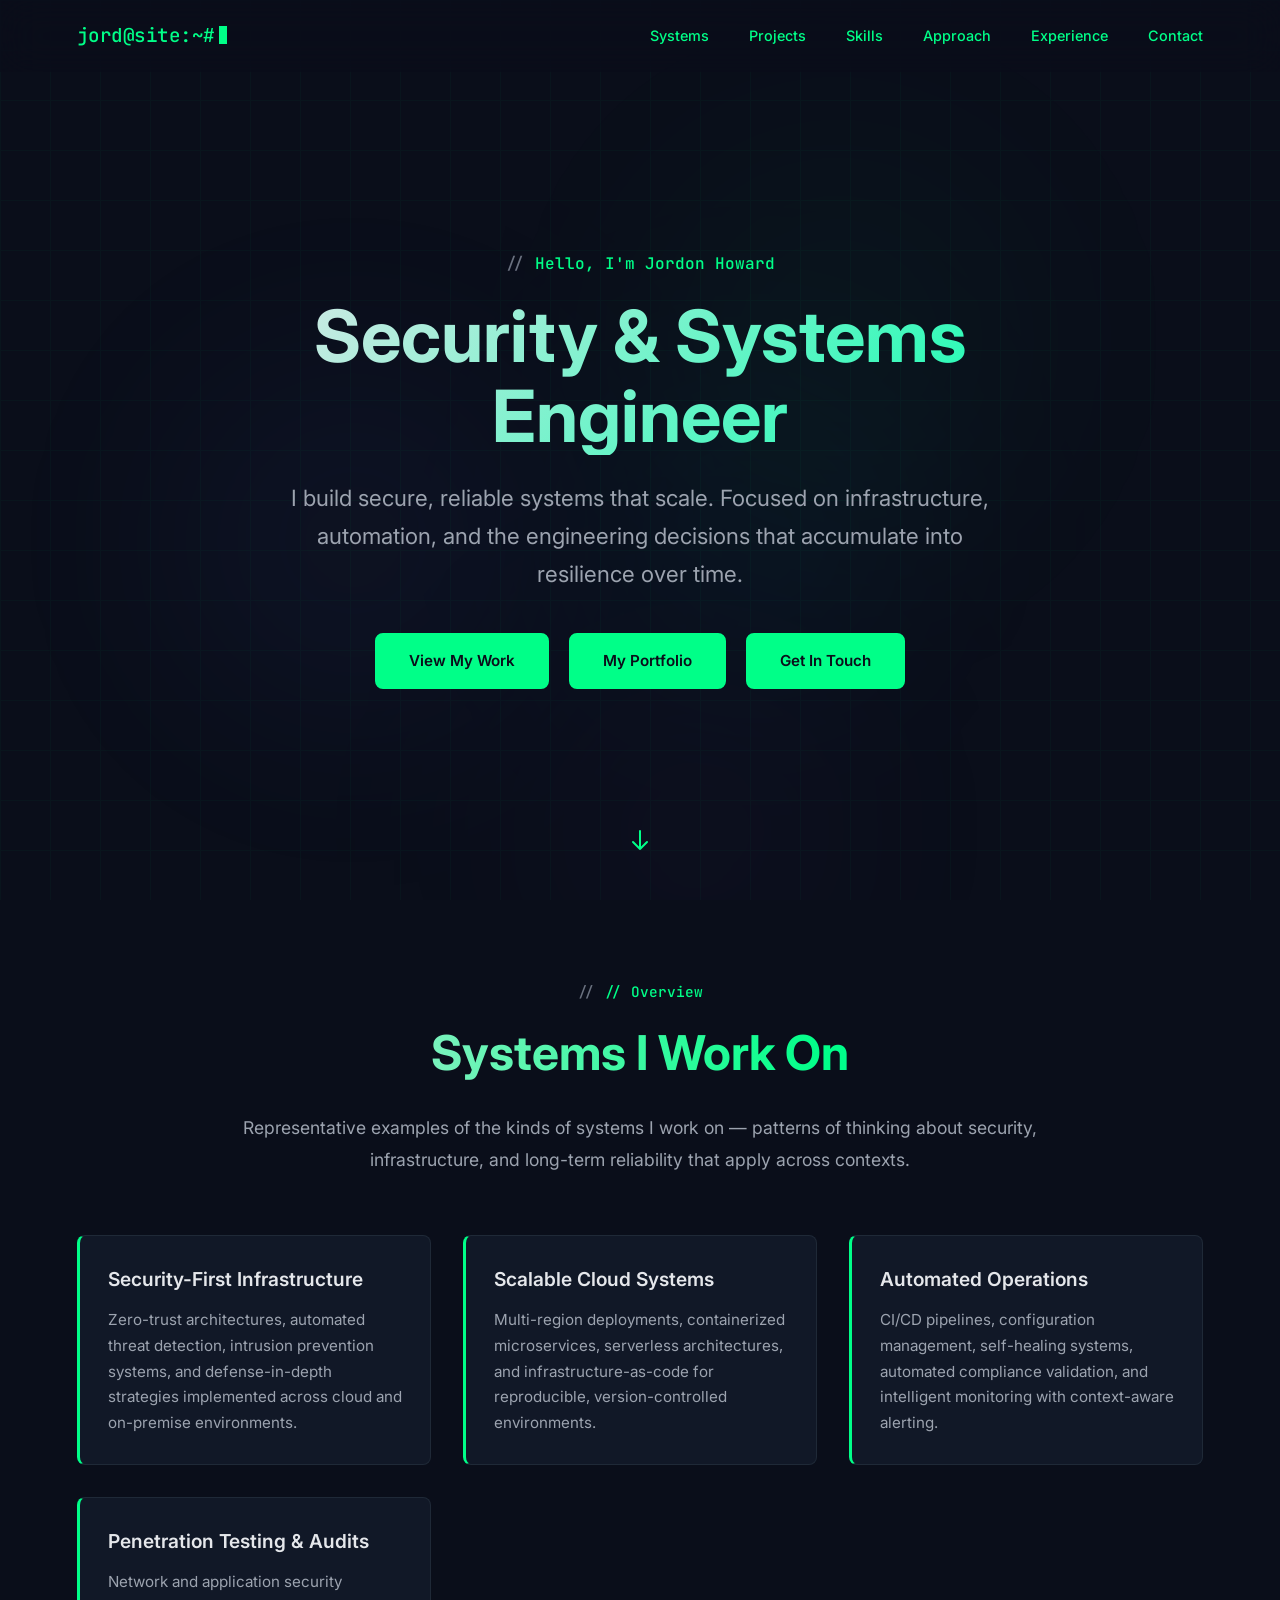
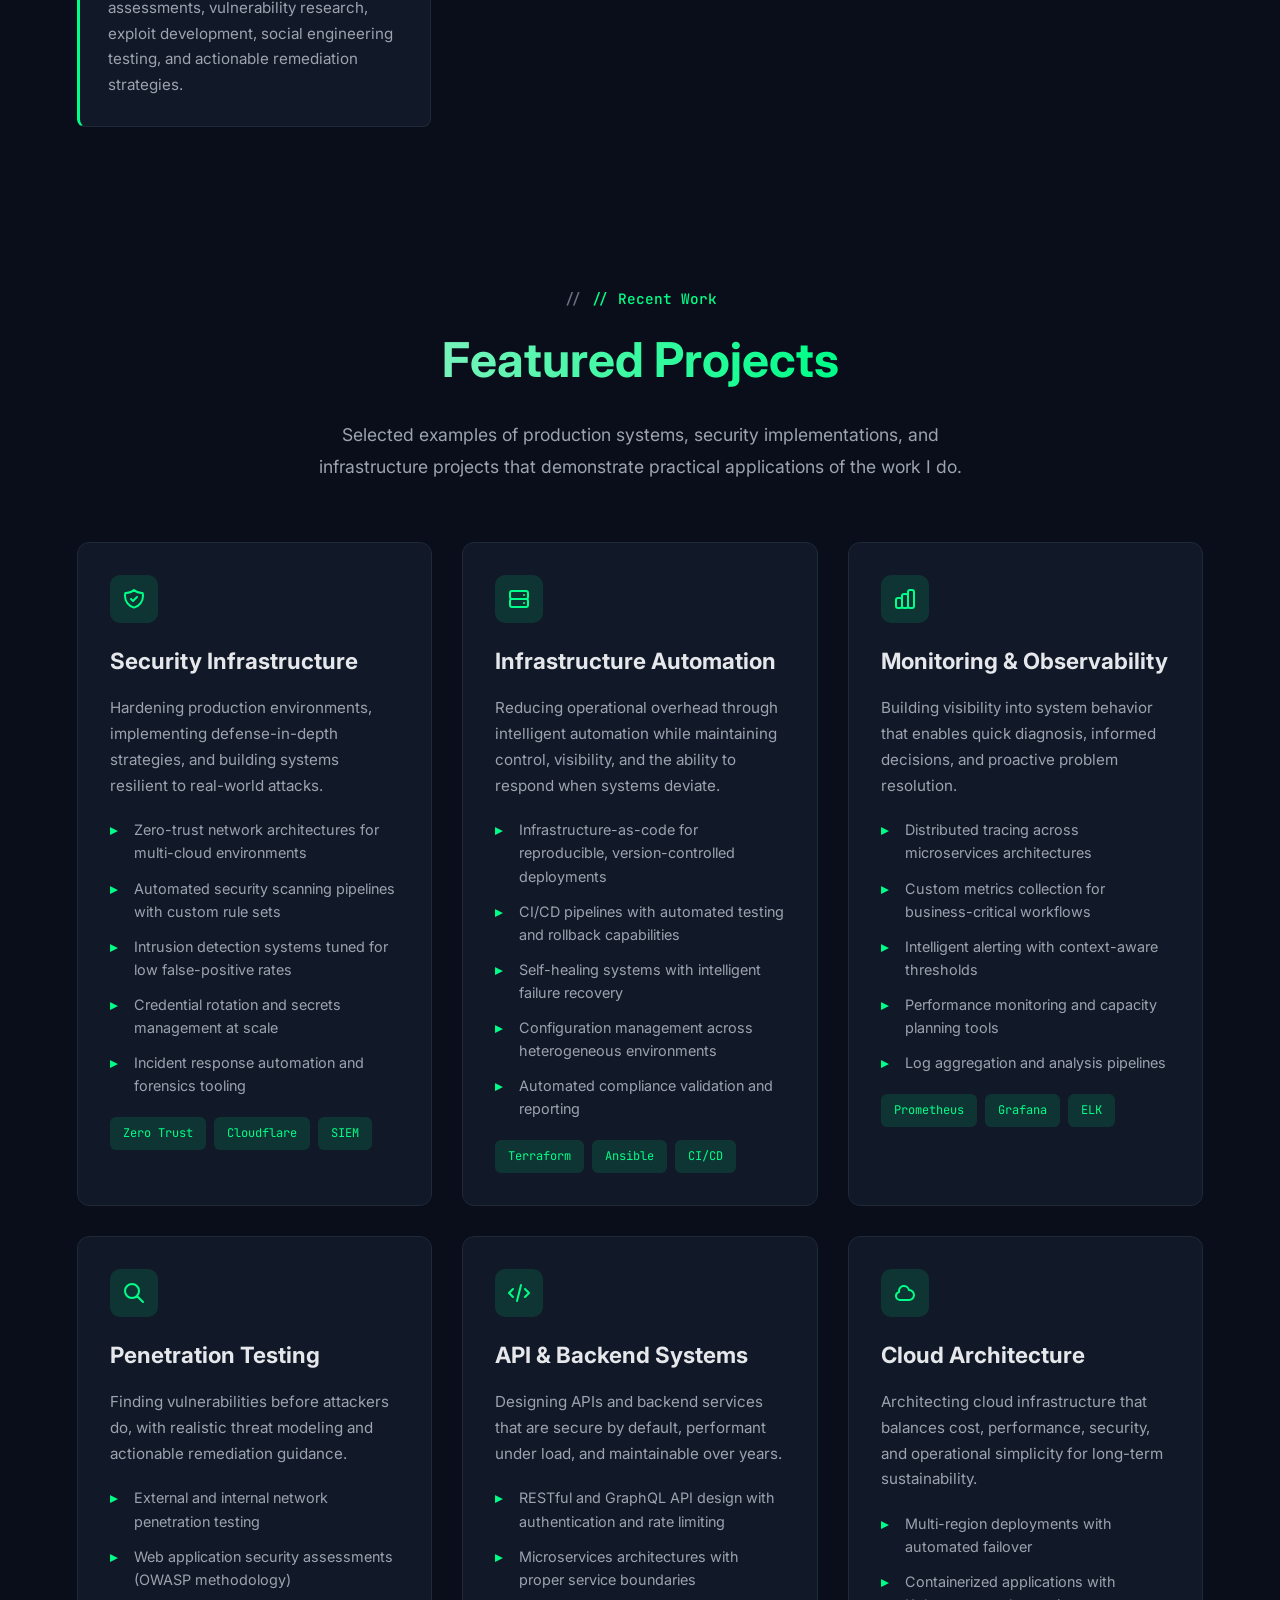
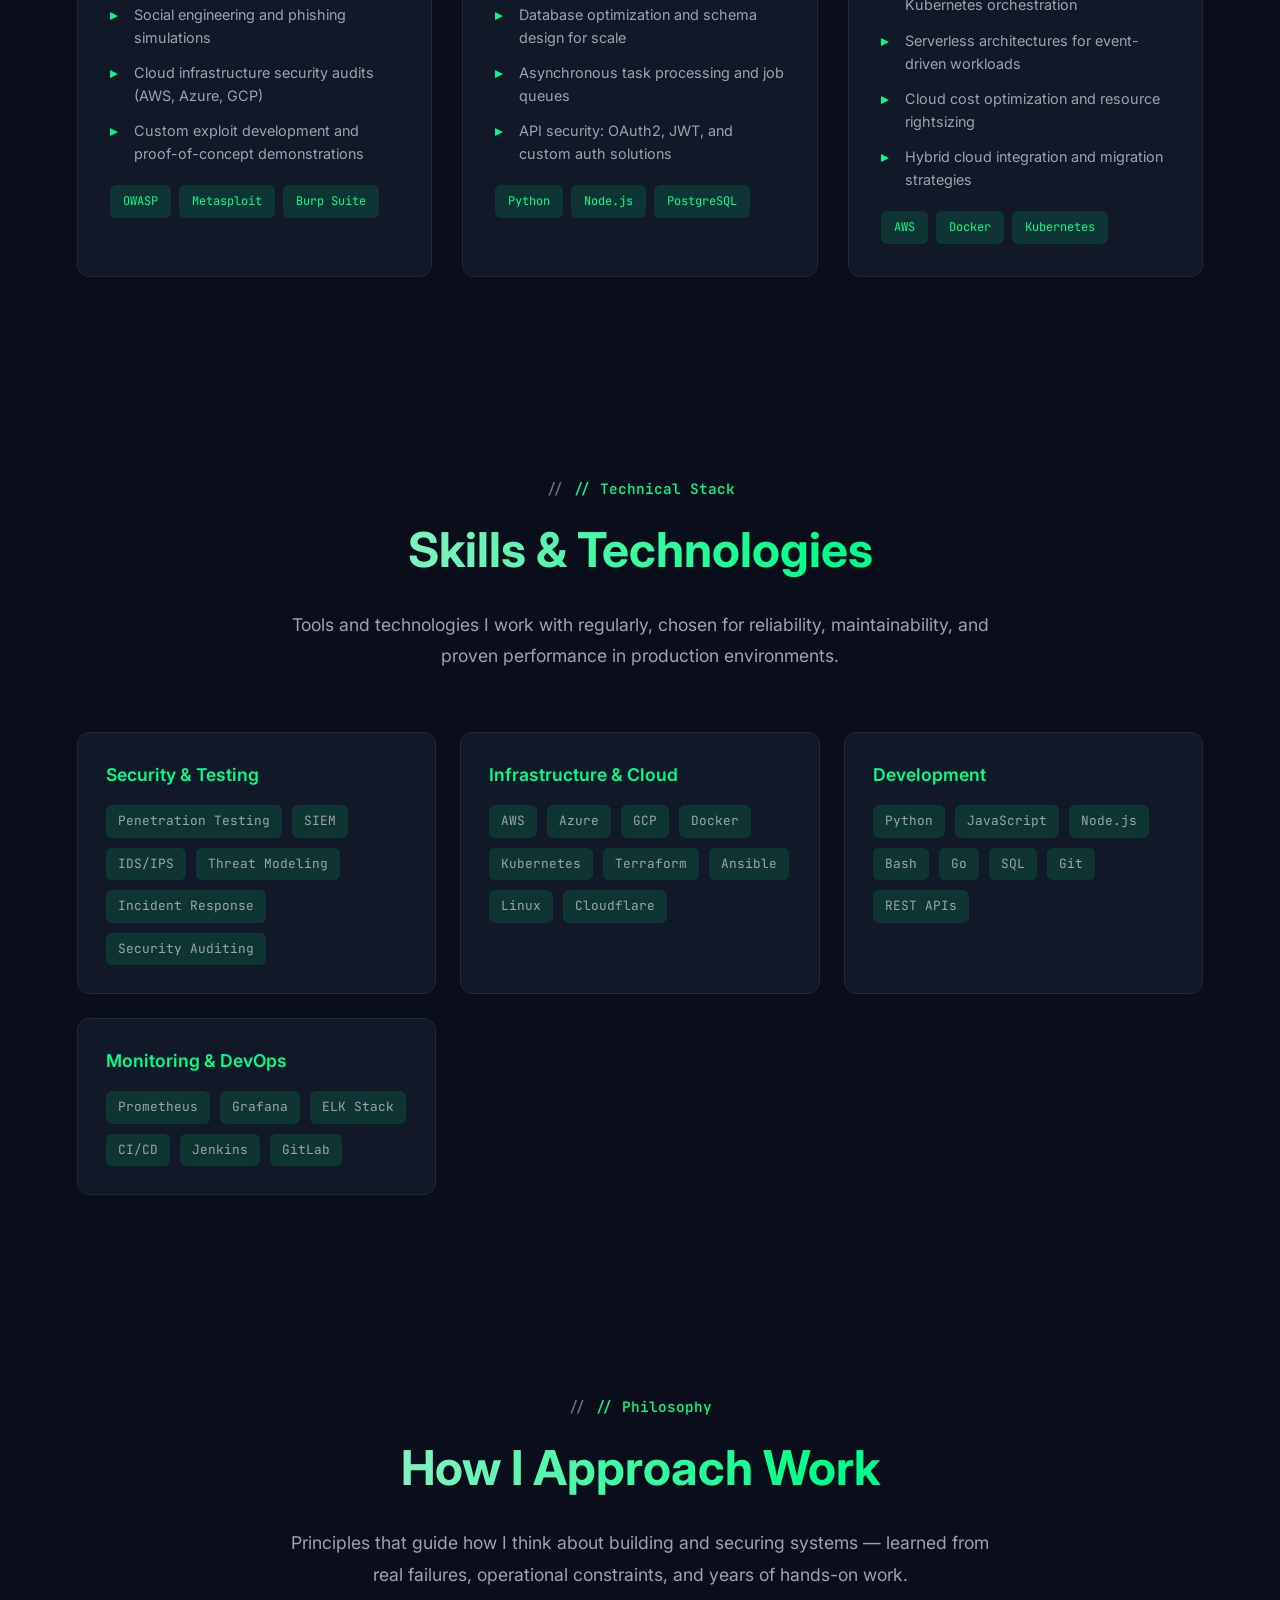
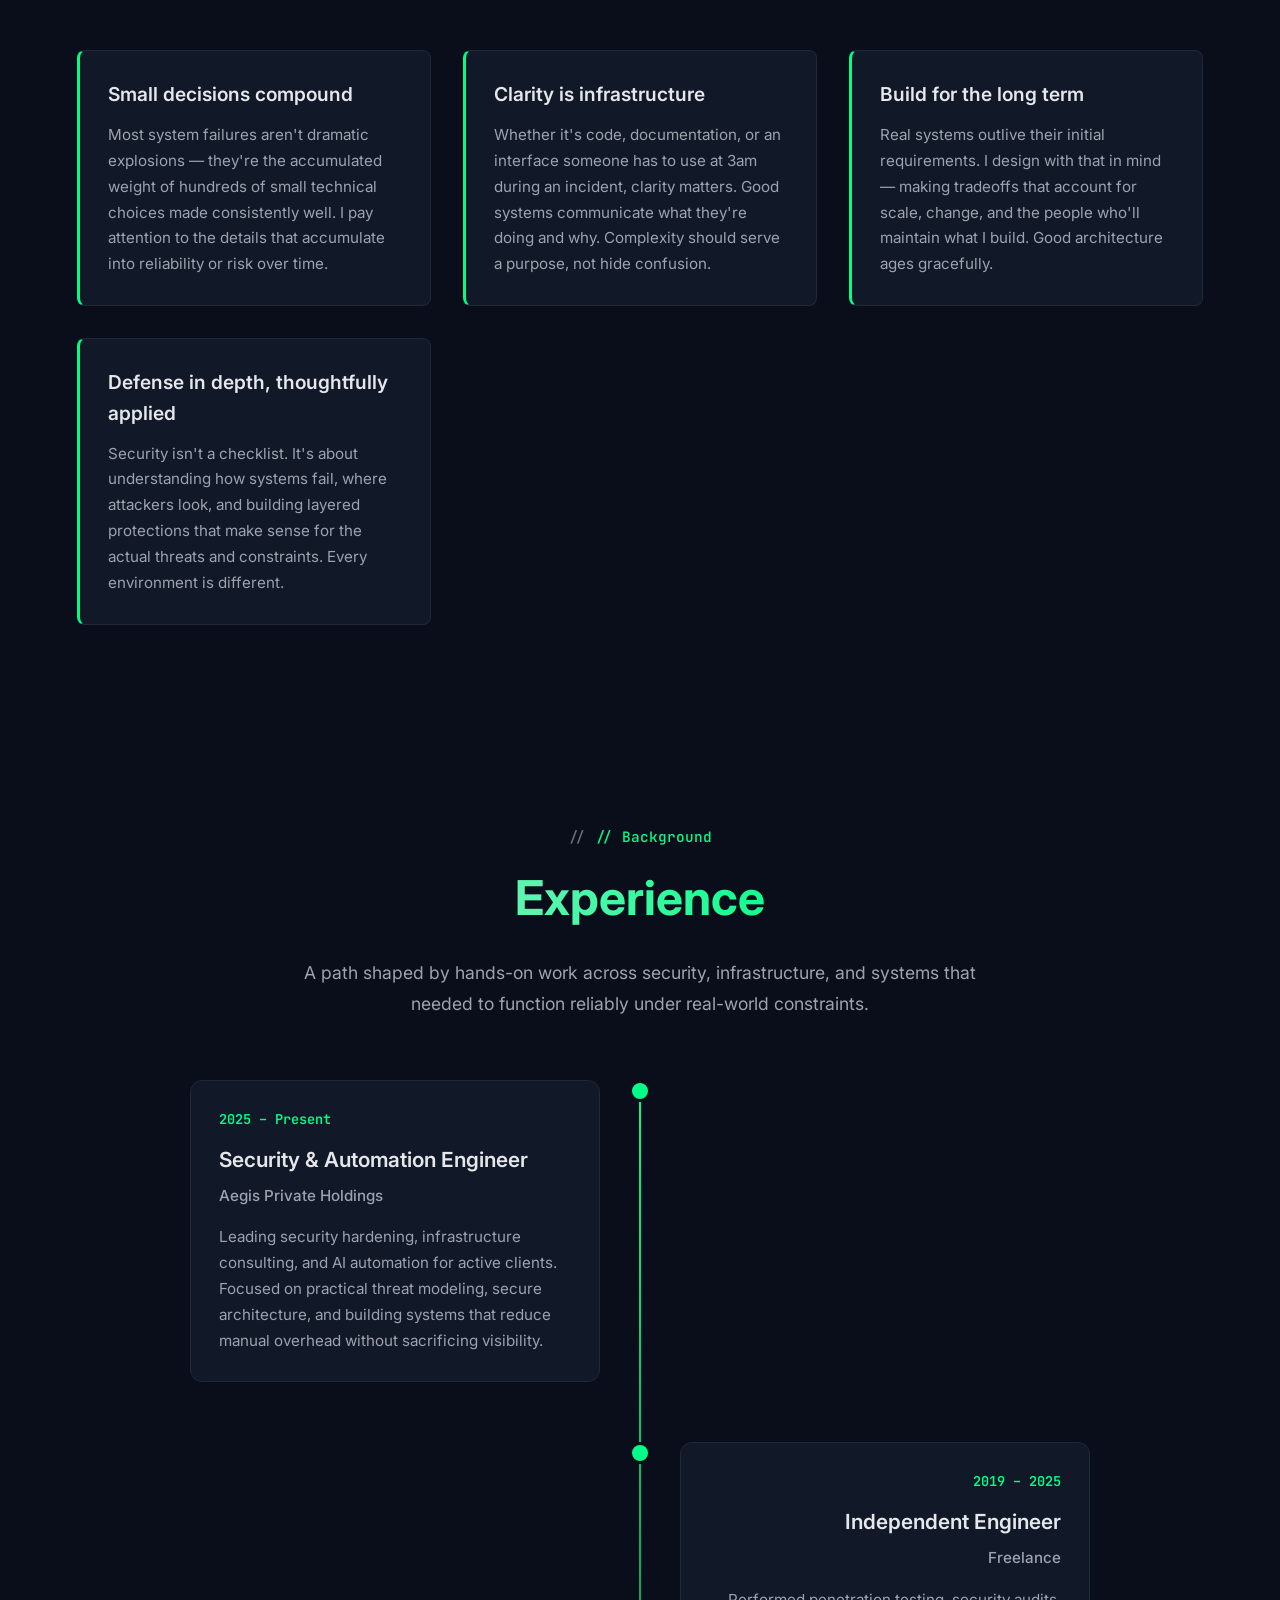
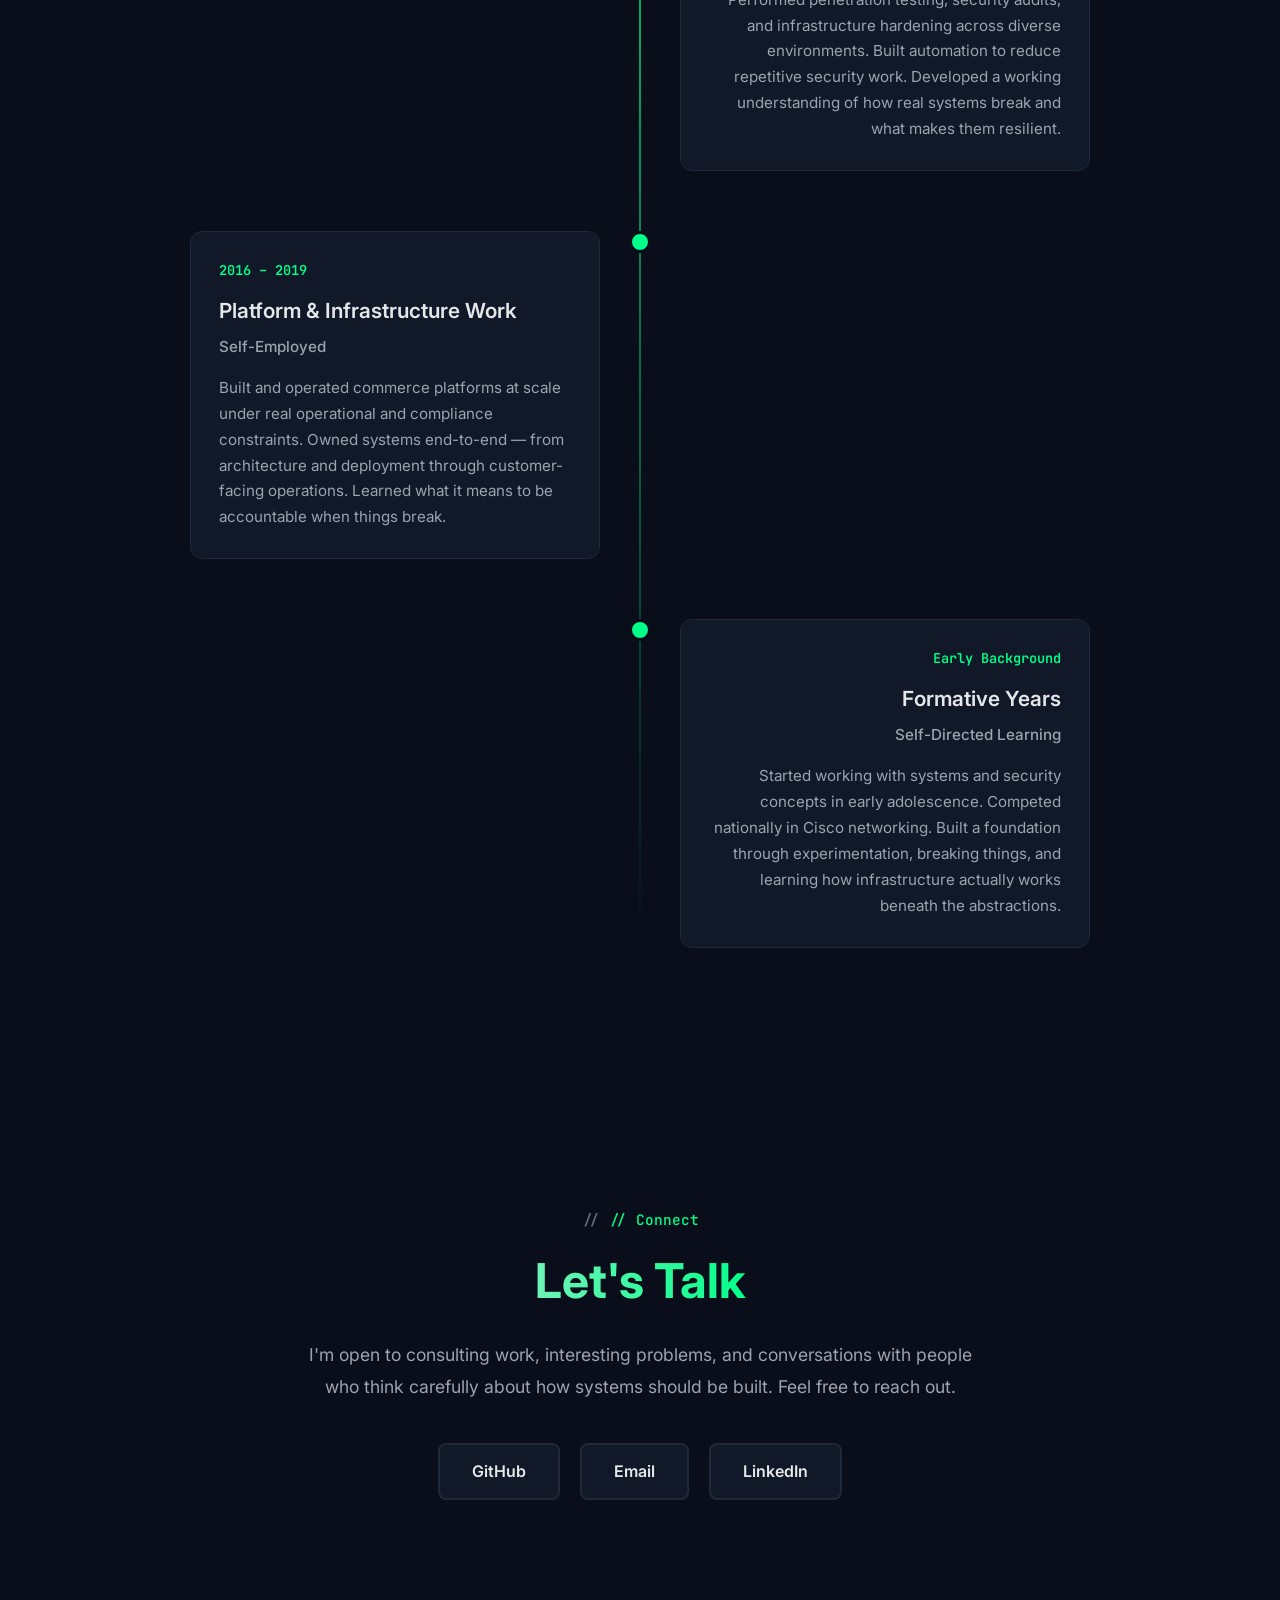
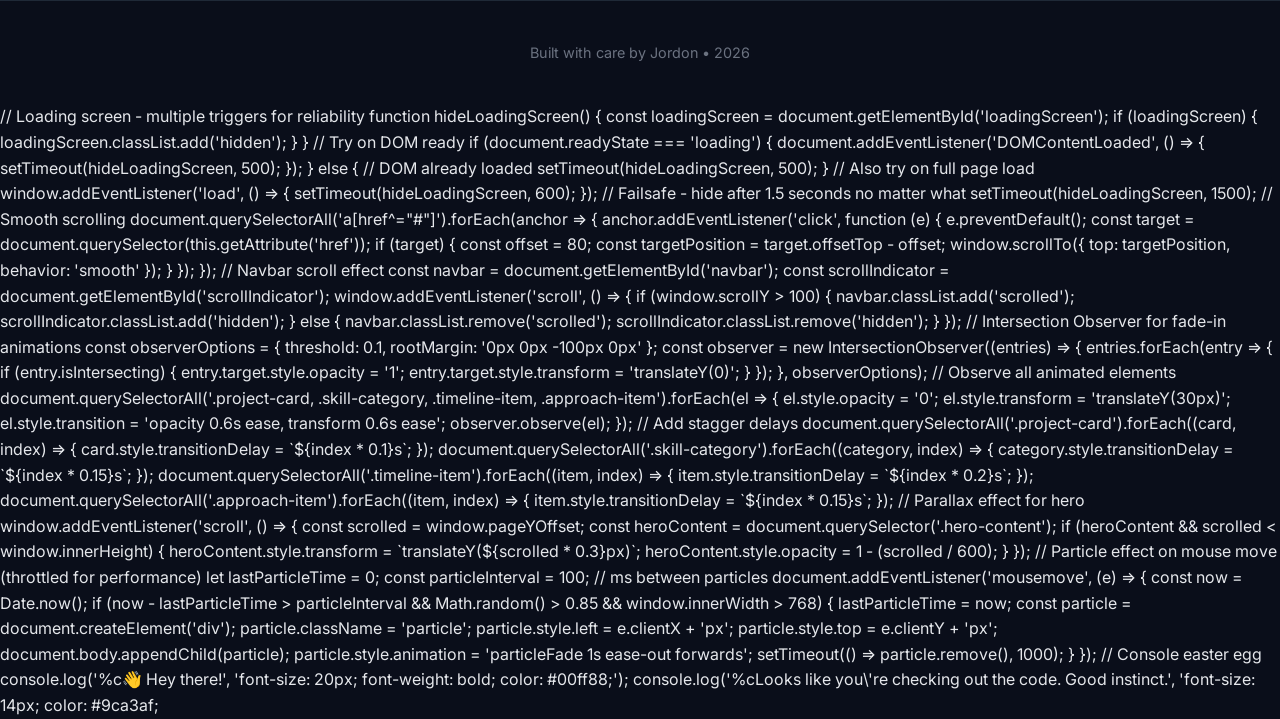
==== index.html @ 8cf76f4f "Update index.html" ====
<!DOCTYPE html>
<html lang="en">
<head>
    <meta charset="UTF-8">
    <meta name="viewport" content="width=device-width, initial-scale=1.0">
    <title>Jordon Howard | Security & Systems Engineer</title>
    <meta name="description" content="Portfolio of Jordon Howard - Security & Systems Engineer specializing in infrastructure, automation, and thoughtful system design.">
    <link rel="preconnect" href="https://fonts.googleapis.com">
    <link rel="preconnect" href="https://fonts.gstatic.com" crossorigin>
    <link href="https://fonts.googleapis.com/css2?family=JetBrains+Mono:wght@400;500;700&family=Inter:wght@400;500;600;700&display=swap" rel="stylesheet">
    <style>
        * {
            margin: 0;
            padding: 0;
            box-sizing: border-box;
        }

        :root {
            --bg-dark: #0a0e1a;
            --bg-card: #111827;
            --bg-card-hover: #1a2234;
            --accent: #00ff88;
            --accent-dim: #00ff8820;
            --accent-bright: #00ffaa;
            --accent-secondary: #00ccff;
            --text-primary: #e5e7eb;
            --text-secondary: #9ca3af;
            --text-tertiary: #6b7280;
            --border: #1f2937;
            --gradient-1: linear-gradient(135deg, #00ff88, #00ccff);
            --gradient-2: linear-gradient(135deg, #667eea, #764ba2);
        }

        body {
            font-family: 'Inter', sans-serif;
            color: var(--text-primary);
            background: var(--bg-dark);
            line-height: 1.6;
            -webkit-font-smoothing: antialiased;
            overflow-x: hidden;
        }

        ::selection {
            background: var(--accent);
            color: var(--bg-dark);
        }

        /* Enhanced Animated Background with Multiple Orbs */
        .bg-animation {
            position: fixed;
            top: 0;
            left: 0;
            width: 100%;
            height: 100%;
            z-index: -1;
            opacity: 0.35;
            overflow: hidden;
        }

        .orb {
            position: absolute;
            border-radius: 50%;
            filter: blur(100px);
            animation: float 25s ease-in-out infinite;
        }

        .orb-1 {
            top: 10%;
            right: 15%;
            width: 500px;
            height: 500px;
            background: radial-gradient(circle, var(--accent-dim), transparent);
            animation-delay: 0s;
        }

        .orb-2 {
            bottom: 15%;
            left: 10%;
            width: 450px;
            height: 450px;
            background: radial-gradient(circle, rgba(102, 126, 234, 0.2), transparent);
            animation-delay: 3s;
        }

        .orb-3 {
            top: 40%;
            left: 45%;
            width: 350px;
            height: 350px;
            background: radial-gradient(circle, rgba(0, 204, 255, 0.15), transparent);
            animation-delay: 6s;
        }

        .orb-4 {
            top: 70%;
            right: 30%;
            width: 400px;
            height: 400px;
            background: radial-gradient(circle, rgba(118, 75, 162, 0.15), transparent);
            animation-delay: 9s;
        }

        @keyframes float {
            0%, 100% { transform: translate(0, 0) scale(1) rotate(0deg); }
            25% { transform: translate(80px, -80px) scale(1.15) rotate(90deg); }
            50% { transform: translate(-60px, 60px) scale(0.85) rotate(180deg); }
            75% { transform: translate(60px, 40px) scale(1.05) rotate(270deg); }
        }

        /* Grid Pattern Overlay */
        .grid-overlay {
            position: fixed;
            top: 0;
            left: 0;
            width: 100%;
            height: 100%;
            z-index: -1;
            opacity: 0.03;
            background-image: 
                linear-gradient(var(--accent) 1px, transparent 1px),
                linear-gradient(90deg, var(--accent) 1px, transparent 1px);
            background-size: 50px 50px;
            pointer-events: none;
        }

        /* Navigation */
        nav {
            position: fixed;
            top: 0;
            width: 100%;
            padding: 20px 6%;
            display: flex;
            justify-content: space-between;
            align-items: center;
            z-index: 1000;
            background: rgba(10, 14, 26, 0.7);
            backdrop-filter: blur(20px);
            border-bottom: 1px solid transparent;
            transition: all 0.3s ease;
        }

        nav.scrolled {
            background: rgba(10, 14, 26, 0.95);
            border-bottom-color: var(--border);
            box-shadow: 0 4px 30px rgba(0, 0, 0, 0.4);
        }

        .logo {
            font-family: 'JetBrains Mono', monospace;
            font-size: 1.2rem;
            color: var(--accent);
            text-decoration: none;
            font-weight: 500;
            transition: all 0.3s ease;
            position: relative;
            letter-spacing: -0.5px;
        }

        .logo::before {
            content: '';
        }

        .logo::after {
            content: '';
            position: absolute;
            right: -12px;
            top: 50%;
            transform: translateY(-50%);
            width: 8px;
            height: 18px;
            background: var(--accent);
            opacity: 1;
            animation: cursor-blink 1.2s step-end infinite;
        }

        .logo:hover::after {
            opacity: 1;
            animation: none;
        }

        @keyframes cursor-blink {
            0%, 50% { opacity: 1; }
            51%, 100% { opacity: 0; }
        }

        .nav-links {
            display: flex;
            gap: 40px;
            list-style: none;
            align-items: center;
        }

        .nav-links a {
            text-decoration: none;
            color: var(--accent);
            font-size: 0.9rem;
            font-weight: 500;
            transition: all 0.3s;
            position: relative;
        }

        .nav-links a::before {
            content: '';
            position: absolute;
            bottom: -4px;
            left: 0;
            width: 0;
            height: 2px;
            background: var(--accent-bright);
            transition: width 0.3s ease;
        }

        .nav-links a:hover {
            color: var(--accent-bright);
        }

        .nav-links a:hover::before {
            width: 100%;
        }

        /* Hero Section */
        .hero {
            min-height: 100vh;
            display: flex;
            align-items: center;
            justify-content: center;
            padding: 120px 6% 80px;
            position: relative;
            overflow: hidden;
        }

        .hero-content {
            max-width: 900px;
            text-align: center;
            position: relative;
            z-index: 1;
            animation: fadeInUp 0.8s ease-out;
        }

        @keyframes fadeInUp {
            from {
                opacity: 0;
                transform: translateY(30px);
            }
            to {
                opacity: 1;
                transform: translateY(0);
            }
        }

        .hero-greeting {
            font-family: 'JetBrains Mono', monospace;
            color: var(--accent);
            font-size: 1rem;
            font-weight: 500;
            margin-bottom: 20px;
            opacity: 0;
            animation: fadeInUp 0.8s ease-out 0.2s forwards;
        }

        .hero-greeting::before {
            content: '// ';
            color: var(--text-tertiary);
        }

        .hero-title {
            font-size: clamp(2.5rem, 6vw, 4.5rem);
            font-weight: 700;
            line-height: 1.1;
            margin-bottom: 24px;
            background: linear-gradient(135deg, var(--text-primary), var(--accent-bright));
            -webkit-background-clip: text;
            -webkit-text-fill-color: transparent;
            background-clip: text;
            opacity: 0;
            animation: fadeInUp 0.8s ease-out 0.4s forwards;
        }

        .hero-subtitle {
            font-size: clamp(1.1rem, 2vw, 1.4rem);
            color: var(--text-secondary);
            margin-bottom: 40px;
            max-width: 700px;
            margin-left: auto;
            margin-right: auto;
            line-height: 1.7;
            opacity: 0;
            animation: fadeInUp 0.8s ease-out 0.6s forwards;
        }

        .hero-buttons {
            display: flex;
            gap: 20px;
            justify-content: center;
            flex-wrap: wrap;
            opacity: 0;
            animation: fadeInUp 0.8s ease-out 0.8s forwards;
        }

        .btn {
            padding: 14px 32px;
            border-radius: 8px;
            text-decoration: none;
            font-weight: 600;
            font-size: 0.95rem;
            transition: all 0.3s ease;
            position: relative;
            overflow: hidden;
            display: inline-block;
        }

        .btn-primary {
            background: var(--accent);
            color: var(--bg-dark);
            border: 2px solid var(--accent);
        }

        .btn-primary::before {
            content: '';
            position: absolute;
            top: 50%;
            left: 50%;
            width: 0;
            height: 0;
            border-radius: 50%;
            background: var(--accent-bright);
            transform: translate(-50%, -50%);
            transition: width 0.4s ease, height 0.4s ease;
        }

        .btn-primary:hover::before {
            width: 300px;
            height: 300px;
        }

        .btn-primary span {
            position: relative;
            z-index: 1;
        }

        .btn-primary:hover {
            box-shadow: 0 0 30px rgba(0, 255, 136, 0.4);
            transform: translateY(-2px);
        }

        .btn-secondary {
            background: transparent;
            color: var(--accent);
            border: 2px solid var(--accent);
        }

        .btn-secondary::before {
            content: '';
            position: absolute;
            top: 0;
            left: -100%;
            width: 100%;
            height: 100%;
            background: var(--accent-dim);
            transition: left 0.4s ease;
        }

        .btn-secondary:hover::before {
            left: 0;
        }

        .btn-secondary span {
            position: relative;
            z-index: 1;
        }

        .btn-secondary:hover {
            color: var(--accent-bright);
            border-color: var(--accent-bright);
            transform: translateY(-2px);
        }

        /* Scroll Indicator */
        .scroll-indicator {
            position: absolute;
            bottom: 40px;
            left: 50%;
            transform: translateX(-50%);
            opacity: 1;
            transition: opacity 0.3s ease;
            animation: bounce 2s infinite;
        }

        .scroll-indicator.hidden {
            opacity: 0;
            pointer-events: none;
        }

        @keyframes bounce {
            0%, 20%, 50%, 80%, 100% { transform: translateX(-50%) translateY(0); }
            40% { transform: translateX(-50%) translateY(-20px); }
            60% { transform: translateX(-50%) translateY(-10px); }
        }

        .scroll-indicator svg {
            width: 24px;
            height: 24px;
            stroke: var(--accent);
        }

        /* Section Styling */
        section {
            padding: 100px 6%;
            max-width: 1400px;
            margin: 0 auto;
        }

        .section-header {
            text-align: center;
            margin-bottom: 60px;
        }

        .section-label {
            font-family: 'JetBrains Mono', monospace;
            color: var(--accent);
            font-size: 0.9rem;
            font-weight: 500;
            margin-bottom: 12px;
        }

        .section-label::before {
            content: '// ';
            color: var(--text-tertiary);
        }

        .section-title {
            font-size: clamp(2rem, 4vw, 3rem);
            font-weight: 700;
            margin-bottom: 20px;
            background: linear-gradient(135deg, var(--text-primary), var(--accent));
            -webkit-background-clip: text;
            -webkit-text-fill-color: transparent;
            background-clip: text;
        }

        .section-description {
            color: var(--text-secondary);
            font-size: 1.1rem;
            max-width: 700px;
            margin: 0 auto;
            line-height: 1.8;
        }

        /* Projects Section - Now with Bullet Points */
        .projects-intro {
            text-align: center;
            margin-bottom: 50px;
            padding: 0 10%;
        }

        .projects-intro p {
            color: var(--text-secondary);
            font-size: 1.1rem;
            line-height: 1.8;
            margin-bottom: 30px;
        }

        .projects-grid {
            display: grid;
            grid-template-columns: repeat(auto-fit, minmax(350px, 1fr));
            gap: 30px;
            margin-top: 40px;
        }

        .project-card {
            background: var(--bg-card);
            border: 1px solid var(--border);
            border-radius: 12px;
            padding: 32px;
            transition: all 0.3s ease;
            position: relative;
            overflow: hidden;
        }

        .project-card::before {
            content: '';
            position: absolute;
            top: 0;
            left: 0;
            width: 100%;
            height: 3px;
            background: var(--gradient-1);
            transform: scaleX(0);
            transform-origin: left;
            transition: transform 0.4s ease;
        }

        .project-card:hover::before {
            transform: scaleX(1);
        }

        .project-card:hover {
            background: var(--bg-card-hover);
            border-color: var(--accent-dim);
            transform: translateY(-5px);
            box-shadow: 0 10px 40px rgba(0, 255, 136, 0.1);
        }

        .project-icon {
            width: 48px;
            height: 48px;
            border-radius: 10px;
            background: var(--accent-dim);
            display: flex;
            align-items: center;
            justify-content: center;
            margin-bottom: 20px;
            transition: all 0.3s ease;
        }

        .project-card:hover .project-icon {
            background: var(--accent);
            transform: scale(1.1) rotate(5deg);
        }

        .project-icon svg {
            width: 24px;
            height: 24px;
            stroke: var(--accent);
            transition: stroke 0.3s ease;
        }

        .project-card:hover .project-icon svg {
            stroke: var(--bg-dark);
        }

        .project-card h3 {
            font-size: 1.4rem;
            margin-bottom: 16px;
            color: var(--text-primary);
        }

        .project-description {
            color: var(--text-secondary);
            margin-bottom: 20px;
            line-height: 1.7;
            font-size: 0.95rem;
        }

        .project-examples {
            list-style: none;
            padding: 0;
            margin: 20px 0;
        }

        .project-examples li {
            color: var(--text-secondary);
            padding-left: 24px;
            margin-bottom: 12px;
            position: relative;
            line-height: 1.6;
            font-size: 0.9rem;
        }

        .project-examples li::before {
            content: '▸';
            position: absolute;
            left: 0;
            color: var(--accent);
            font-weight: bold;
        }

        .project-examples li:hover {
            color: var(--text-primary);
        }

        .project-tags {
            display: flex;
            flex-wrap: wrap;
            gap: 8px;
            margin-top: 20px;
        }

        .project-tag {
            font-family: 'JetBrains Mono', monospace;
            font-size: 0.75rem;
            padding: 6px 12px;
            background: var(--accent-dim);
            color: var(--accent);
            border-radius: 6px;
            border: 1px solid transparent;
            transition: all 0.3s ease;
        }

        .project-card:hover .project-tag {
            border-color: var(--accent);
            background: transparent;
        }

        /* Skills Section */
        .skills-grid {
            display: grid;
            grid-template-columns: repeat(auto-fit, minmax(280px, 1fr));
            gap: 24px;
            margin-top: 40px;
        }

        .skill-category {
            background: var(--bg-card);
            border: 1px solid var(--border);
            border-radius: 12px;
            padding: 28px;
            transition: all 0.3s ease;
        }

        .skill-category:hover {
            border-color: var(--accent-dim);
            background: var(--bg-card-hover);
            transform: translateY(-3px);
            box-shadow: 0 8px 30px rgba(0, 255, 136, 0.08);
        }

        .skill-category h3 {
            color: var(--accent);
            font-size: 1.1rem;
            margin-bottom: 16px;
            font-weight: 600;
        }

        .skill-list {
            display: flex;
            flex-wrap: wrap;
            gap: 10px;
        }

        .skill-item {
            font-family: 'JetBrains Mono', monospace;
            font-size: 0.8rem;
            padding: 6px 12px;
            background: var(--accent-dim);
            color: var(--text-secondary);
            border-radius: 6px;
            transition: all 0.3s ease;
        }

        .skill-item:hover {
            background: var(--accent);
            color: var(--bg-dark);
            transform: scale(1.05);
        }

        /* Approach Section */
        .approach-grid {
            display: grid;
            grid-template-columns: repeat(auto-fit, minmax(300px, 1fr));
            gap: 32px;
            margin-top: 40px;
        }

        .approach-item {
            background: var(--bg-card);
            border: 1px solid var(--border);
            border-left: 3px solid var(--accent);
            border-radius: 8px;
            padding: 28px;
            transition: all 0.3s ease;
        }

        .approach-item:hover {
            background: var(--bg-card-hover);
            border-left-color: var(--accent-bright);
            transform: translateX(5px);
            box-shadow: 0 8px 30px rgba(0, 255, 136, 0.08);
        }

        .approach-item h3 {
            color: var(--text-primary);
            font-size: 1.2rem;
            margin-bottom: 12px;
            font-weight: 600;
        }

        .approach-item p {
            color: var(--text-secondary);
            line-height: 1.7;
            font-size: 0.95rem;
        }

        /* Timeline */
        .timeline {
            position: relative;
            max-width: 900px;
            margin: 60px auto 0;
        }

        .timeline::before {
            content: '';
            position: absolute;
            left: 50%;
            transform: translateX(-50%);
            width: 2px;
            height: 100%;
            background: linear-gradient(to bottom, var(--accent), transparent);
        }

        .timeline-item {
            position: relative;
            margin-bottom: 60px;
        }

        .timeline-item:nth-child(odd) {
            padding-right: calc(50% + 40px);
        }

        .timeline-item:nth-child(even) {
            padding-left: calc(50% + 40px);
            text-align: right;
        }

        .timeline-content {
            background: var(--bg-card);
            border: 1px solid var(--border);
            border-radius: 12px;
            padding: 28px;
            position: relative;
            transition: all 0.3s ease;
        }

        .timeline-content:hover {
            background: var(--bg-card-hover);
            border-color: var(--accent-dim);
            transform: scale(1.02);
            box-shadow: 0 10px 40px rgba(0, 255, 136, 0.1);
        }

        .timeline-date {
            font-family: 'JetBrains Mono', monospace;
            color: var(--accent);
            font-size: 0.85rem;
            font-weight: 600;
            margin-bottom: 12px;
        }

        .timeline-title {
            color: var(--text-primary);
            font-size: 1.3rem;
            margin-bottom: 8px;
            font-weight: 600;
        }

        .timeline-company {
            color: var(--text-secondary);
            font-size: 0.95rem;
            margin-bottom: 16px;
            font-weight: 500;
        }

        .timeline-description {
            color: var(--text-secondary);
            line-height: 1.7;
            font-size: 0.95rem;
        }

        /* Timeline Dots */
        .timeline-item::before {
            content: '';
            position: absolute;
            left: 50%;
            transform: translateX(-50%);
            width: 16px;
            height: 16px;
            border-radius: 50%;
            background: var(--accent);
            border: 3px solid var(--bg-dark);
            z-index: 2;
            transition: all 0.3s ease;
        }

        .timeline-item:hover::before {
            background: var(--accent-bright);
            box-shadow: 0 0 20px var(--accent);
            transform: translateX(-50%) scale(1.3);
        }

        /* Contact Section */
        .contact-section {
            text-align: center;
            max-width: 700px;
            margin: 0 auto;
        }

        .contact-links {
            display: flex;
            justify-content: center;
            gap: 20px;
            margin-top: 40px;
            flex-wrap: wrap;
        }

        .contact-link {
            padding: 14px 32px;
            background: var(--bg-card);
            border: 2px solid var(--border);
            border-radius: 8px;
            text-decoration: none;
            color: var(--text-primary);
            font-weight: 600;
            transition: all 0.3s ease;
            position: relative;
            overflow: hidden;
        }

        .contact-link::before {
            content: '';
            position: absolute;
            top: 0;
            left: -100%;
            width: 100%;
            height: 100%;
            background: var(--accent-dim);
            transition: left 0.4s ease;
        }

        .contact-link span {
            position: relative;
            z-index: 1;
        }

        .contact-link:hover::before {
            left: 0;
        }

        .contact-link:hover {
            border-color: var(--accent);
            color: var(--accent-bright);
            transform: translateY(-3px);
            box-shadow: 0 8px 25px rgba(0, 255, 136, 0.15);
        }

        /* Footer */
        footer {
            text-align: center;
            padding: 40px 6%;
            border-top: 1px solid var(--border);
            color: var(--text-tertiary);
            font-size: 0.9rem;
        }

        /* Mobile Responsive */
        @media (max-width: 768px) {
            nav {
                padding: 16px 5%;
            }

            .nav-links {
                gap: 20px;
            }

            .hero {
                padding: 100px 5% 60px;
            }

            .hero-title {
                font-size: 2rem;
            }

            .hero-subtitle {
                font-size: 1rem;
            }

            section {
                padding: 60px 5%;
            }

            .projects-grid {
                grid-template-columns: 1fr;
            }

            .skills-grid {
                grid-template-columns: 1fr;
            }

            .approach-grid {
                grid-template-columns: 1fr;
            }

            .timeline::before {
                left: 0;
            }

            .timeline-item:nth-child(odd),
            .timeline-item:nth-child(even) {
                padding-left: 40px;
                padding-right: 0;
                text-align: left;
            }

            .timeline-item::before {
                left: 0;
                transform: translateX(0);
            }

            .hero-buttons {
                flex-direction: column;
                align-items: center;
            }

            .btn {
                width: 100%;
                max-width: 280px;
                text-align: center;
            }
        }

        /* Particle Effect on Mouse Move */
        .particle {
            position: fixed;
            width: 3px;
            height: 3px;
            background: var(--accent);
            border-radius: 50%;
            pointer-events: none;
            opacity: 0;
            z-index: 9999;
        }

        @keyframes particleFade {
            0% {
                opacity: 1;
                transform: scale(1);
            }
            100% {
                opacity: 0;
                transform: scale(0);
            }
        }

        /* Shimmer effect only on project cards */
        .project-card::after {
            content: '';
            position: absolute;
            top: -50%;
            left: -50%;
            width: 200%;
            height: 200%;
            background: linear-gradient(
                90deg,
                transparent,
                rgba(0, 255, 136, 0.08),
                transparent
            );
            transform: rotate(45deg);
            transition: all 0.5s ease;
            opacity: 0;
            pointer-events: none;
        }

        .project-card:hover::after {
            opacity: 1;
            animation: shimmer 1.5s ease-in-out;
        }

        @keyframes shimmer {
            0% {
                left: -100%;
            }
            100% {
                left: 100%;
            }
        }

        .project-card > * {
            position: relative;
            z-index: 1;
        }

        /* Subtle glow effect on cards */
        .skill-category::after,
        .approach-item::after {
            content: '';
            position: absolute;
            top: 0;
            left: 0;
            right: 0;
            bottom: 0;
            border-radius: 12px;
            background: radial-gradient(
                circle at var(--mouse-x, 50%) var(--mouse-y, 50%),
                rgba(0, 255, 136, 0.08),
                transparent 50%
            );
            opacity: 0;
            transition: opacity 0.3s ease;
            pointer-events: none;
            z-index: 0;
        }

        .skill-category:hover::after,
        .approach-item:hover::after {
            opacity: 1;
        }

        .skill-category > *,
        .approach-item > * {
            position: relative;
            z-index: 1;
        }

        /* Gradient border animation */
        @keyframes rotateBorder {
            0% {
                background-position: 0% 50%;
            }
            50% {
                background-position: 100% 50%;
            }
            100% {
                background-position: 0% 50%;
            }
        }

        .contact-link {
            background: var(--bg-card);
            background-size: 200% 200%;
            animation: rotateBorder 3s ease infinite;
        }

        /* Text gradient animation */
        @keyframes gradientShift {
            0% {
                background-position: 0% 50%;
            }
            50% {
                background-position: 100% 50%;
            }
            100% {
                background-position: 0% 50%;
            }
        }

        .section-title {
            background: linear-gradient(
                90deg,
                var(--text-primary),
                var(--accent),
                var(--accent-secondary),
                var(--text-primary)
            );
            background-size: 200% auto;
            -webkit-background-clip: text;
            -webkit-text-fill-color: transparent;
            background-clip: text;
            animation: gradientShift 8s ease infinite;
        }

        /* Loading Animation */
        .loading-screen {
            position: fixed;
            top: 0;
            left: 0;
            width: 100%;
            height: 100%;
            background: var(--bg-dark);
            display: flex;
            justify-content: center;
            align-items: center;
            z-index: 10000;
            transition: opacity 0.5s ease;
        }

        .loading-screen.hidden {
            opacity: 0;
            pointer-events: none;
        }

        .loading-text {
            font-family: 'JetBrains Mono', monospace;
            color: var(--accent);
            font-size: 1.2rem;
            animation: pulse 1.5s ease-in-out infinite;
        }

        @keyframes pulse {
            0%, 100% { opacity: 0.4; }
            50% { opacity: 1; }
        }

        /* Smooth scroll behavior */
        html {
            scroll-behavior: smooth;
        }

        /* Performance optimizations */
        * {
            -webkit-tap-highlight-color: transparent;
        }

        .orb,
        .particle,
        .project-card::before,
        .project-card::after {
            will-change: transform, opacity;
        }

        /* Enhanced mobile optimization */
        @media (max-width: 768px) {
            /* Reduce animation complexity on mobile */
            .orb {
                animation-duration: 30s;
                filter: blur(80px);
            }

            .bg-animation {
                opacity: 0.2;
            }

            /* Disable particle effects on mobile for performance */
            .particle {
                display: none;
            }

            /* Simplify effects on mobile */
            .project-card::after,
            .skill-category::after,
            .approach-item::after {
                display: none;
            }
        }

        /* Reduce motion for accessibility */
        @media (prefers-reduced-motion: reduce) {
            * {
                animation-duration: 0.01ms !important;
                animation-iteration-count: 1 !important;
                transition-duration: 0.01ms !important;
            }

            .orb,
            .particle {
                animation: none;
            }
        }
    </style>
</head>
<body>
    <!-- Loading Screen -->
    <div class="loading-screen" id="loadingScreen">
        <div class="loading-text"> initializing...</div>
    </div>

    <script>
        // IMMEDIATE hide script - runs right away
        (function() {
            setTimeout(function() {
                var loading = document.getElementById('loadingScreen');
                if (loading) {
                    loading.style.opacity = '0';
                    loading.style.pointerEvents = 'none';
                    setTimeout(function() {
                        loading.style.display = 'none';
                    }, 500);
                }
            }, 800);
        })();
    </script>

    <!-- Background Animation -->
    <div class="bg-animation">
        <div class="orb orb-1"></div>
        <div class="orb orb-2"></div>
        <div class="orb orb-3"></div>
        <div class="orb orb-4"></div>
    </div>
    <div class="grid-overlay"></div>

    <!-- Navigation -->
    <nav id="navbar">
        <a href="#" class="logo">jord@site:~#</a>
        <ul class="nav-links">
            <li><a href="#systems">Systems</a></li>
            <li><a href="#projects">Projects</a></li>
            <li><a href="#skills">Skills</a></li>
            <li><a href="#approach">Approach</a></li>
            <li><a href="#experience">Experience</a></li>
            <li><a href="#contact">Contact</a></li>
        </ul>
    </nav>

    <!-- Hero Section -->
    <section class="hero">
        <div class="hero-content">
            <div class="hero-greeting">Hello, I'm Jordon Howard</div>
            <h1 class="hero-title">Security & Systems Engineer</h1>
            <p class="hero-subtitle">
                I build secure, reliable systems that scale. Focused on infrastructure, automation, 
                and the engineering decisions that accumulate into resilience over time.
            </p>
            <div class="hero-buttons">
                <a href="#projects" class="btn btn-primary"><span>View My Work</span></a>
                <a href="./frontend-portfolio.html" class="btn btn-primary"><span>My Portfolio</span></a>
                <a href="#contact" class="btn btn-primary"><span>Get In Touch</span></a>
            </div>
        </div>
        <div class="scroll-indicator" id="scrollIndicator">
            <svg fill="none" stroke="currentColor" viewBox="0 0 24 24">
                <path stroke-linecap="round" stroke-linejoin="round" stroke-width="2" d="M19 14l-7 7m0 0l-7-7m7 7V3"></path>
            </svg>
        </div>
    </section>

    <!-- Systems I Work On Section -->
    <section id="systems" style="padding-top: 80px; padding-bottom: 60px;">
        <div class="section-header">
            <div class="section-label">// Overview</div>
            <h2 class="section-title">Systems I Work On</h2>
            <div class="projects-intro">
                <p style="max-width: 800px; margin: 0 auto;">
                    Representative examples of the kinds of systems I work on — patterns of thinking about 
                    security, infrastructure, and long-term reliability that apply across contexts.
                </p>
            </div>
        </div>
        <div class="approach-grid" style="margin-top: 40px;">
            <div class="approach-item">
                <h3>Security-First Infrastructure</h3>
                <p>
                    Zero-trust architectures, automated threat detection, intrusion prevention systems, 
                    and defense-in-depth strategies implemented across cloud and on-premise environments.
                </p>
            </div>
            <div class="approach-item">
                <h3>Scalable Cloud Systems</h3>
                <p>
                    Multi-region deployments, containerized microservices, serverless architectures, 
                    and infrastructure-as-code for reproducible, version-controlled environments.
                </p>
            </div>
            <div class="approach-item">
                <h3>Automated Operations</h3>
                <p>
                    CI/CD pipelines, configuration management, self-healing systems, automated compliance 
                    validation, and intelligent monitoring with context-aware alerting.
                </p>
            </div>
            <div class="approach-item">
                <h3>Penetration Testing & Audits</h3>
                <p>
                    Network and application security assessments, vulnerability research, exploit development, 
                    social engineering testing, and actionable remediation strategies.
                </p>
            </div>
        </div>
    </section>

    <!-- Projects Section -->
    <section id="projects">
        <div class="section-header">
            <div class="section-label">// Recent Work</div>
            <h2 class="section-title">Featured Projects</h2>
            <p class="section-description">
                Selected examples of production systems, security implementations, and infrastructure 
                projects that demonstrate practical applications of the work I do.
            </p>
        </div>
        <div class="projects-grid">
            <div class="project-card">
                <div class="project-icon">
                    <svg fill="none" stroke="currentColor" viewBox="0 0 24 24">
                        <path stroke-linecap="round" stroke-linejoin="round" stroke-width="2" d="M9 12l2 2 4-4m5.618-4.016A11.955 11.955 0 0112 2.944a11.955 11.955 0 01-8.618 3.04A12.02 12.02 0 003 9c0 5.591 3.824 10.29 9 11.622 5.176-1.332 9-6.03 9-11.622 0-1.042-.133-2.052-.382-3.016z"></path>
                    </svg>
                </div>
                <h3>Security Infrastructure</h3>
                <p class="project-description">
                    Hardening production environments, implementing defense-in-depth strategies, and building 
                    systems resilient to real-world attacks.
                </p>
                <ul class="project-examples">
                    <li>Zero-trust network architectures for multi-cloud environments</li>
                    <li>Automated security scanning pipelines with custom rule sets</li>
                    <li>Intrusion detection systems tuned for low false-positive rates</li>
                    <li>Credential rotation and secrets management at scale</li>
                    <li>Incident response automation and forensics tooling</li>
                </ul>
                <div class="project-tags">
                    <span class="project-tag">Zero Trust</span>
                    <span class="project-tag">Cloudflare</span>
                    <span class="project-tag">SIEM</span>
                </div>
            </div>

            <div class="project-card">
                <div class="project-icon">
                    <svg fill="none" stroke="currentColor" viewBox="0 0 24 24">
                        <path stroke-linecap="round" stroke-linejoin="round" stroke-width="2" d="M5 12h14M5 12a2 2 0 01-2-2V6a2 2 0 012-2h14a2 2 0 012 2v4a2 2 0 01-2 2M5 12a2 2 0 00-2 2v4a2 2 0 002 2h14a2 2 0 002-2v-4a2 2 0 00-2-2m-2-4h.01M17 16h.01"></path>
                    </svg>
                </div>
                <h3>Infrastructure Automation</h3>
                <p class="project-description">
                    Reducing operational overhead through intelligent automation while maintaining control, 
                    visibility, and the ability to respond when systems deviate.
                </p>
                <ul class="project-examples">
                    <li>Infrastructure-as-code for reproducible, version-controlled deployments</li>
                    <li>CI/CD pipelines with automated testing and rollback capabilities</li>
                    <li>Self-healing systems with intelligent failure recovery</li>
                    <li>Configuration management across heterogeneous environments</li>
                    <li>Automated compliance validation and reporting</li>
                </ul>
                <div class="project-tags">
                    <span class="project-tag">Terraform</span>
                    <span class="project-tag">Ansible</span>
                    <span class="project-tag">CI/CD</span>
                </div>
            </div>

            <div class="project-card">
                <div class="project-icon">
                    <svg fill="none" stroke="currentColor" viewBox="0 0 24 24">
                        <path stroke-linecap="round" stroke-linejoin="round" stroke-width="2" d="M9 19v-6a2 2 0 00-2-2H5a2 2 0 00-2 2v6a2 2 0 002 2h2a2 2 0 002-2zm0 0V9a2 2 0 012-2h2a2 2 0 012 2v10m-6 0a2 2 0 002 2h2a2 2 0 002-2m0 0V5a2 2 0 012-2h2a2 2 0 012 2v14a2 2 0 01-2 2h-2a2 2 0 01-2-2z"></path>
                    </svg>
                </div>
                <h3>Monitoring & Observability</h3>
                <p class="project-description">
                    Building visibility into system behavior that enables quick diagnosis, informed decisions, 
                    and proactive problem resolution.
                </p>
                <ul class="project-examples">
                    <li>Distributed tracing across microservices architectures</li>
                    <li>Custom metrics collection for business-critical workflows</li>
                    <li>Intelligent alerting with context-aware thresholds</li>
                    <li>Performance monitoring and capacity planning tools</li>
                    <li>Log aggregation and analysis pipelines</li>
                </ul>
                <div class="project-tags">
                    <span class="project-tag">Prometheus</span>
                    <span class="project-tag">Grafana</span>
                    <span class="project-tag">ELK</span>
                </div>
            </div>

            <div class="project-card">
                <div class="project-icon">
                    <svg fill="none" stroke="currentColor" viewBox="0 0 24 24">
                        <path stroke-linecap="round" stroke-linejoin="round" stroke-width="2" d="M21 21l-6-6m2-5a7 7 0 11-14 0 7 7 0 0114 0z"></path>
                    </svg>
                </div>
                <h3>Penetration Testing</h3>
                <p class="project-description">
                    Finding vulnerabilities before attackers do, with realistic threat modeling and actionable 
                    remediation guidance.
                </p>
                <ul class="project-examples">
                    <li>External and internal network penetration testing</li>
                    <li>Web application security assessments (OWASP methodology)</li>
                    <li>Social engineering and phishing simulations</li>
                    <li>Cloud infrastructure security audits (AWS, Azure, GCP)</li>
                    <li>Custom exploit development and proof-of-concept demonstrations</li>
                </ul>
                <div class="project-tags">
                    <span class="project-tag">OWASP</span>
                    <span class="project-tag">Metasploit</span>
                    <span class="project-tag">Burp Suite</span>
                </div>
            </div>

            <div class="project-card">
                <div class="project-icon">
                    <svg fill="none" stroke="currentColor" viewBox="0 0 24 24">
                        <path stroke-linecap="round" stroke-linejoin="round" stroke-width="2" d="M10 20l4-16m4 4l4 4-4 4M6 16l-4-4 4-4"></path>
                    </svg>
                </div>
                <h3>API & Backend Systems</h3>
                <p class="project-description">
                    Designing APIs and backend services that are secure by default, performant under load, 
                    and maintainable over years.
                </p>
                <ul class="project-examples">
                    <li>RESTful and GraphQL API design with authentication and rate limiting</li>
                    <li>Microservices architectures with proper service boundaries</li>
                    <li>Database optimization and schema design for scale</li>
                    <li>Asynchronous task processing and job queues</li>
                    <li>API security: OAuth2, JWT, and custom auth solutions</li>
                </ul>
                <div class="project-tags">
                    <span class="project-tag">Python</span>
                    <span class="project-tag">Node.js</span>
                    <span class="project-tag">PostgreSQL</span>
                </div>
            </div>

            <div class="project-card">
                <div class="project-icon">
                    <svg fill="none" stroke="currentColor" viewBox="0 0 24 24">
                        <path stroke-linecap="round" stroke-linejoin="round" stroke-width="2" d="M3 15a4 4 0 004 4h9a5 5 0 10-.1-9.999 5.002 5.002 0 10-9.78 2.096A4.001 4.001 0 003 15z"></path>
                    </svg>
                </div>
                <h3>Cloud Architecture</h3>
                <p class="project-description">
                    Architecting cloud infrastructure that balances cost, performance, security, and operational 
                    simplicity for long-term sustainability.
                </p>
                <ul class="project-examples">
                    <li>Multi-region deployments with automated failover</li>
                    <li>Containerized applications with Kubernetes orchestration</li>
                    <li>Serverless architectures for event-driven workloads</li>
                    <li>Cloud cost optimization and resource rightsizing</li>
                    <li>Hybrid cloud integration and migration strategies</li>
                </ul>
                <div class="project-tags">
                    <span class="project-tag">AWS</span>
                    <span class="project-tag">Docker</span>
                    <span class="project-tag">Kubernetes</span>
                </div>
            </div>
        </div>
    </section>

    <!-- Skills Section -->
    <section id="skills">
        <div class="section-header">
            <div class="section-label">// Technical Stack</div>
            <h2 class="section-title">Skills & Technologies</h2>
            <p class="section-description">
                Tools and technologies I work with regularly, chosen for reliability, maintainability, 
                and proven performance in production environments.
            </p>
        </div>
        <div class="skills-grid">
            <div class="skill-category">
                <h3>Security & Testing</h3>
                <div class="skill-list">
                    <span class="skill-item">Penetration Testing</span>
                    <span class="skill-item">SIEM</span>
                    <span class="skill-item">IDS/IPS</span>
                    <span class="skill-item">Threat Modeling</span>
                    <span class="skill-item">Incident Response</span>
                    <span class="skill-item">Security Auditing</span>
                </div>
            </div>

            <div class="skill-category">
                <h3>Infrastructure & Cloud</h3>
                <div class="skill-list">
                    <span class="skill-item">AWS</span>
                    <span class="skill-item">Azure</span>
                    <span class="skill-item">GCP</span>
                    <span class="skill-item">Docker</span>
                    <span class="skill-item">Kubernetes</span>
                    <span class="skill-item">Terraform</span>
                    <span class="skill-item">Ansible</span>
                    <span class="skill-item">Linux</span>
                    <span class="skill-item">Cloudflare</span>
                </div>
            </div>

            <div class="skill-category">
                <h3>Development</h3>
                <div class="skill-list">
                    <span class="skill-item">Python</span>
                    <span class="skill-item">JavaScript</span>
                    <span class="skill-item">Node.js</span>
                    <span class="skill-item">Bash</span>
                    <span class="skill-item">Go</span>
                    <span class="skill-item">SQL</span>
                    <span class="skill-item">Git</span>
                    <span class="skill-item">REST APIs</span>
                </div>
            </div>

            <div class="skill-category">
                <h3>Monitoring & DevOps</h3>
                <div class="skill-list">
                    <span class="skill-item">Prometheus</span>
                    <span class="skill-item">Grafana</span>
                    <span class="skill-item">ELK Stack</span>
                    <span class="skill-item">CI/CD</span>
                    <span class="skill-item">Jenkins</span>
                    <span class="skill-item">GitLab</span>
                </div>
            </div>
        </div>
    </section>

    <!-- Approach Section -->
    <section id="approach">
        <div class="section-header">
            <div class="section-label">// Philosophy</div>
            <h2 class="section-title">How I Approach Work</h2>
            <p class="section-description">
                Principles that guide how I think about building and securing systems — learned from 
                real failures, operational constraints, and years of hands-on work.
            </p>
        </div>
        <div class="approach-grid">
            <div class="approach-item">
                <h3>Small decisions compound</h3>
                <p>
                    Most system failures aren't dramatic explosions — they're the accumulated weight 
                    of hundreds of small technical choices made consistently well. I pay attention to the details 
                    that accumulate into reliability or risk over time.
                </p>
            </div>

            <div class="approach-item">
                <h3>Clarity is infrastructure</h3>
                <p>
                    Whether it's code, documentation, or an interface someone has to use at 3am during an incident, 
                    clarity matters. Good systems communicate what they're doing and why. Complexity should serve 
                    a purpose, not hide confusion.
                </p>
            </div>

            <div class="approach-item">
                <h3>Build for the long term</h3>
                <p>
                    Real systems outlive their initial requirements. I design with that in mind — making tradeoffs 
                    that account for scale, change, and the people who'll maintain what I build. Good architecture 
                    ages gracefully.
                </p>
            </div>

            <div class="approach-item">
                <h3>Defense in depth, thoughtfully applied</h3>
                <p>
                    Security isn't a checklist. It's about understanding how systems fail, where attackers look, 
                    and building layered protections that make sense for the actual threats and constraints. 
                    Every environment is different.
                </p>
            </div>
        </div>
    </section>

    <!-- Experience Section -->
    <section id="experience">
        <div class="section-header">
            <div class="section-label">// Background</div>
            <h2 class="section-title">Experience</h2>
            <p class="section-description">
                A path shaped by hands-on work across security, infrastructure, and systems that needed to function 
                reliably under real-world constraints.
            </p>
        </div>
        <div class="timeline">
            <div class="timeline-item">
                <div class="timeline-content">
                    <div class="timeline-date">2025 – Present</div>
                    <h3 class="timeline-title">Security & Automation Engineer</h3>
                    <div class="timeline-company">Aegis Private Holdings</div>
                    <p class="timeline-description">
                        Leading security hardening, infrastructure consulting, and AI automation for active clients. 
                        Focused on practical threat modeling, secure architecture, and building systems that reduce 
                        manual overhead without sacrificing visibility.
                    </p>
                </div>
            </div>

            <div class="timeline-item">
                <div class="timeline-content">
                    <div class="timeline-date">2019 – 2025</div>
                    <h3 class="timeline-title">Independent Engineer</h3>
                    <div class="timeline-company">Freelance</div>
                    <p class="timeline-description">
                        Performed penetration testing, security audits, and infrastructure hardening across diverse 
                        environments. Built automation to reduce repetitive security work. Developed a working 
                        understanding of how real systems break and what makes them resilient.
                    </p>
                </div>
            </div>

            <div class="timeline-item">
                <div class="timeline-content">
                    <div class="timeline-date">2016 – 2019</div>
                    <h3 class="timeline-title">Platform & Infrastructure Work</h3>
                    <div class="timeline-company">Self-Employed</div>
                    <p class="timeline-description">
                        Built and operated commerce platforms at scale under real operational and compliance constraints. 
                        Owned systems end-to-end — from architecture and deployment through customer-facing operations. 
                        Learned what it means to be accountable when things break.
                    </p>
                </div>
            </div>

            <div class="timeline-item">
                <div class="timeline-content">
                    <div class="timeline-date">Early Background</div>
                    <h3 class="timeline-title">Formative Years</h3>
                    <div class="timeline-company">Self-Directed Learning</div>
                    <p class="timeline-description">
                        Started working with systems and security concepts in early adolescence. Competed nationally 
                        in Cisco networking. Built a foundation through experimentation, breaking things, and learning 
                        how infrastructure actually works beneath the abstractions.
                    </p>
                </div>
            </div>
        </div>
    </section>

    <!-- Contact Section -->
    <section id="contact">
        <div class="contact-section">
            <div class="section-label">// Connect</div>
            <h2 class="section-title">Let's Talk</h2>
            <p class="section-description">
                I'm open to consulting work, interesting problems, and conversations with people who think 
                carefully about how systems should be built. Feel free to reach out.
            </p>
            <div class="contact-links">
                <a href="https://github.com/j-devlab" class="contact-link" target="_blank" rel="noopener">
                    <span>GitHub</span>
                </a>
                <a href="mailto:jdh123513@gmail.com" class="contact-link">
                    <span>Email</span>
                </a>
                <a href="https://linkedin.com/in/jordonhowardcyber" class="contact-link" target="_blank" rel="noopener">
                    <span>LinkedIn</span>
                </a>
            </div>
        </div>
    </section>

    <!-- Footer -->
    <footer>
        <p>Built with care by Jordon • 2026</p>
    </footer>

        // Loading screen - multiple triggers for reliability
        function hideLoadingScreen() {
            const loadingScreen = document.getElementById('loadingScreen');
            if (loadingScreen) {
                loadingScreen.classList.add('hidden');
            }
        }

        // Try on DOM ready
        if (document.readyState === 'loading') {
            document.addEventListener('DOMContentLoaded', () => {
                setTimeout(hideLoadingScreen, 500);
            });
        } else {
            // DOM already loaded
            setTimeout(hideLoadingScreen, 500);
        }

        // Also try on full page load
        window.addEventListener('load', () => {
            setTimeout(hideLoadingScreen, 600);
        });

        // Failsafe - hide after 1.5 seconds no matter what
        setTimeout(hideLoadingScreen, 1500);

        // Smooth scrolling
        document.querySelectorAll('a[href^="#"]').forEach(anchor => {
            anchor.addEventListener('click', function (e) {
                e.preventDefault();
                const target = document.querySelector(this.getAttribute('href'));
                if (target) {
                    const offset = 80;
                    const targetPosition = target.offsetTop - offset;
                    window.scrollTo({
                        top: targetPosition,
                        behavior: 'smooth'
                    });
                }
            });
        });

        // Navbar scroll effect
        const navbar = document.getElementById('navbar');
        const scrollIndicator = document.getElementById('scrollIndicator');
        
        window.addEventListener('scroll', () => {
            if (window.scrollY > 100) {
                navbar.classList.add('scrolled');
                scrollIndicator.classList.add('hidden');
            } else {
                navbar.classList.remove('scrolled');
                scrollIndicator.classList.remove('hidden');
            }
        });

        // Intersection Observer for fade-in animations
        const observerOptions = {
            threshold: 0.1,
            rootMargin: '0px 0px -100px 0px'
        };

        const observer = new IntersectionObserver((entries) => {
            entries.forEach(entry => {
                if (entry.isIntersecting) {
                    entry.target.style.opacity = '1';
                    entry.target.style.transform = 'translateY(0)';
                }
            });
        }, observerOptions);

        // Observe all animated elements
        document.querySelectorAll('.project-card, .skill-category, .timeline-item, .approach-item').forEach(el => {
            el.style.opacity = '0';
            el.style.transform = 'translateY(30px)';
            el.style.transition = 'opacity 0.6s ease, transform 0.6s ease';
            observer.observe(el);
        });

        // Add stagger delays
        document.querySelectorAll('.project-card').forEach((card, index) => {
            card.style.transitionDelay = `${index * 0.1}s`;
        });

        document.querySelectorAll('.skill-category').forEach((category, index) => {
            category.style.transitionDelay = `${index * 0.15}s`;
        });

        document.querySelectorAll('.timeline-item').forEach((item, index) => {
            item.style.transitionDelay = `${index * 0.2}s`;
        });

        document.querySelectorAll('.approach-item').forEach((item, index) => {
            item.style.transitionDelay = `${index * 0.15}s`;
        });

        // Parallax effect for hero
        window.addEventListener('scroll', () => {
            const scrolled = window.pageYOffset;
            const heroContent = document.querySelector('.hero-content');
            if (heroContent && scrolled < window.innerHeight) {
                heroContent.style.transform = `translateY(${scrolled * 0.3}px)`;
                heroContent.style.opacity = 1 - (scrolled / 600);
            }
        });

        // Particle effect on mouse move (throttled for performance)
        let lastParticleTime = 0;
        const particleInterval = 100; // ms between particles
        
        document.addEventListener('mousemove', (e) => {
            const now = Date.now();
            if (now - lastParticleTime > particleInterval && Math.random() > 0.85 && window.innerWidth > 768) {
                lastParticleTime = now;
                const particle = document.createElement('div');
                particle.className = 'particle';
                particle.style.left = e.clientX + 'px';
                particle.style.top = e.clientY + 'px';
                document.body.appendChild(particle);
                
                particle.style.animation = 'particleFade 1s ease-out forwards';
                
                setTimeout(() => particle.remove(), 1000);
            }
        });

        // Console easter egg
        console.log('%c👋 Hey there!', 'font-size: 20px; font-weight: bold; color: #00ff88;');
        console.log('%cLooks like you\'re checking out the code. Good instinct.', 'font-size: 14px; color: #9ca3af;
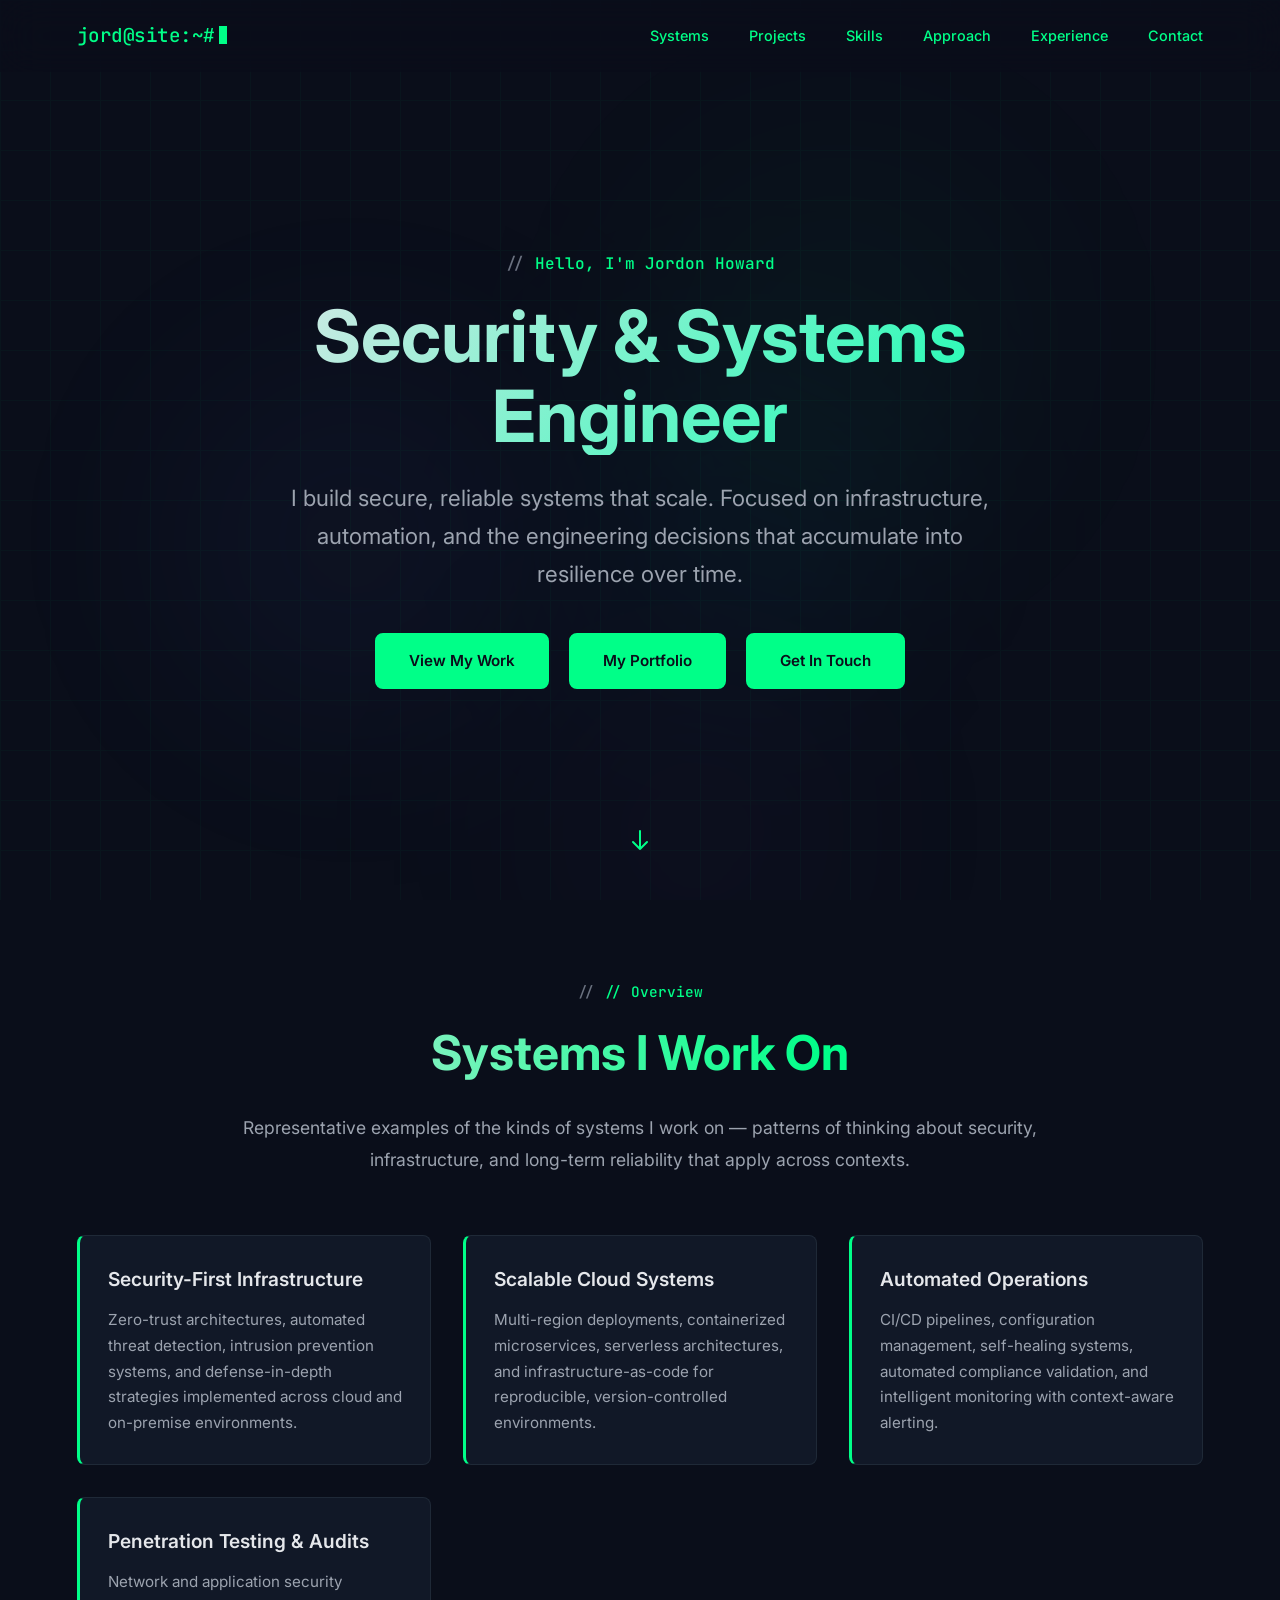
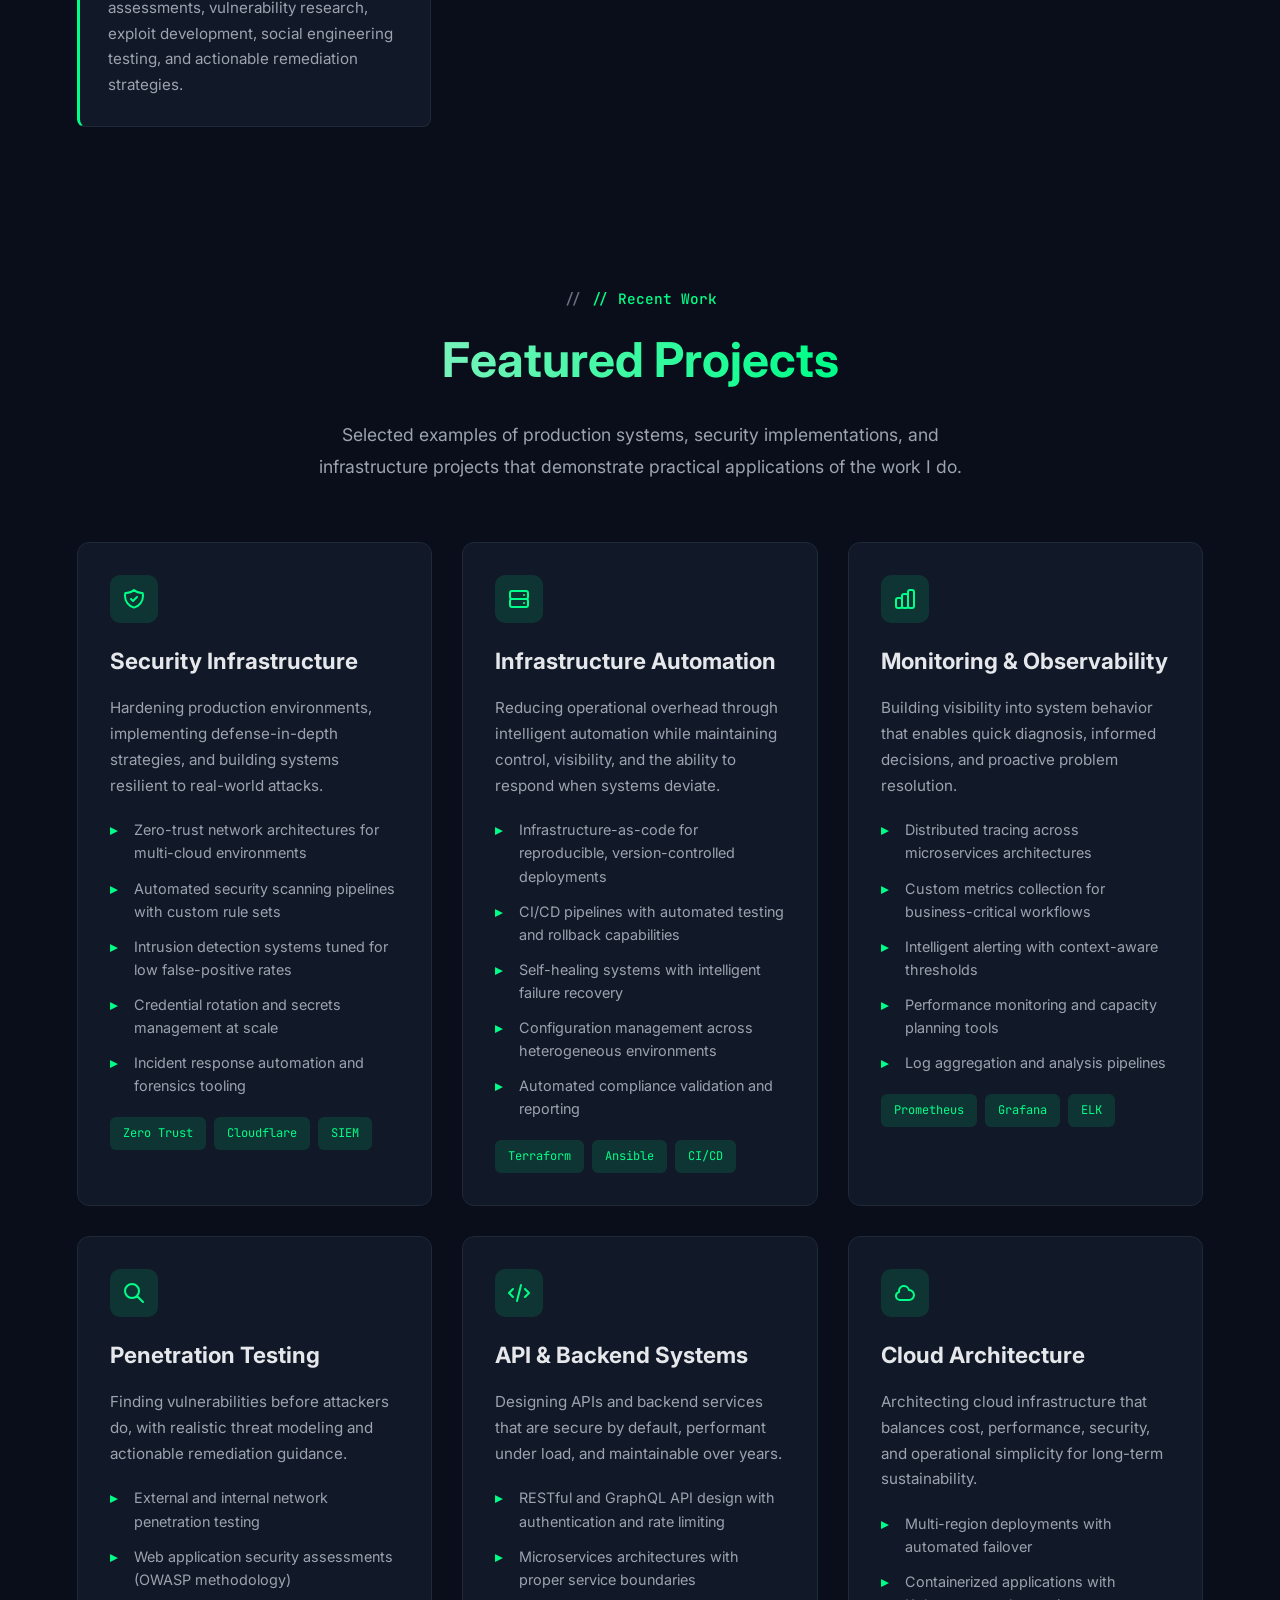
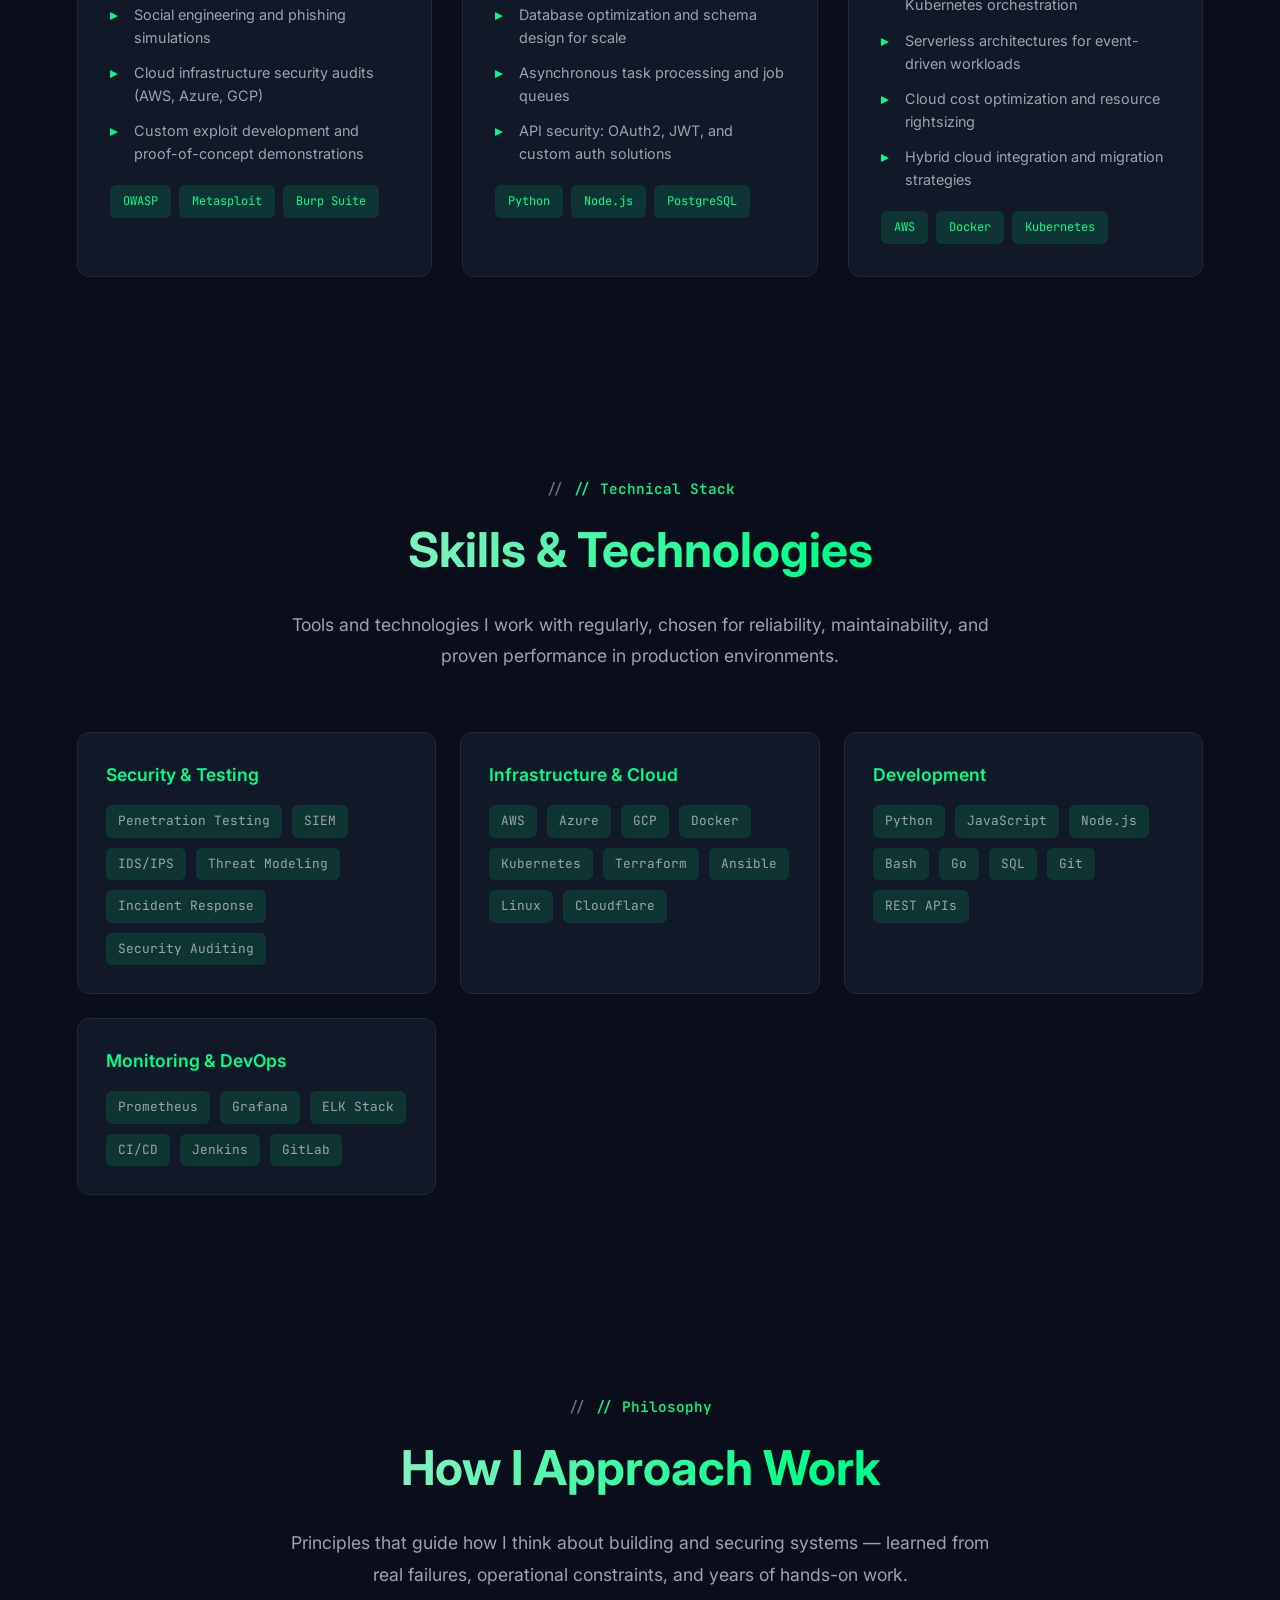
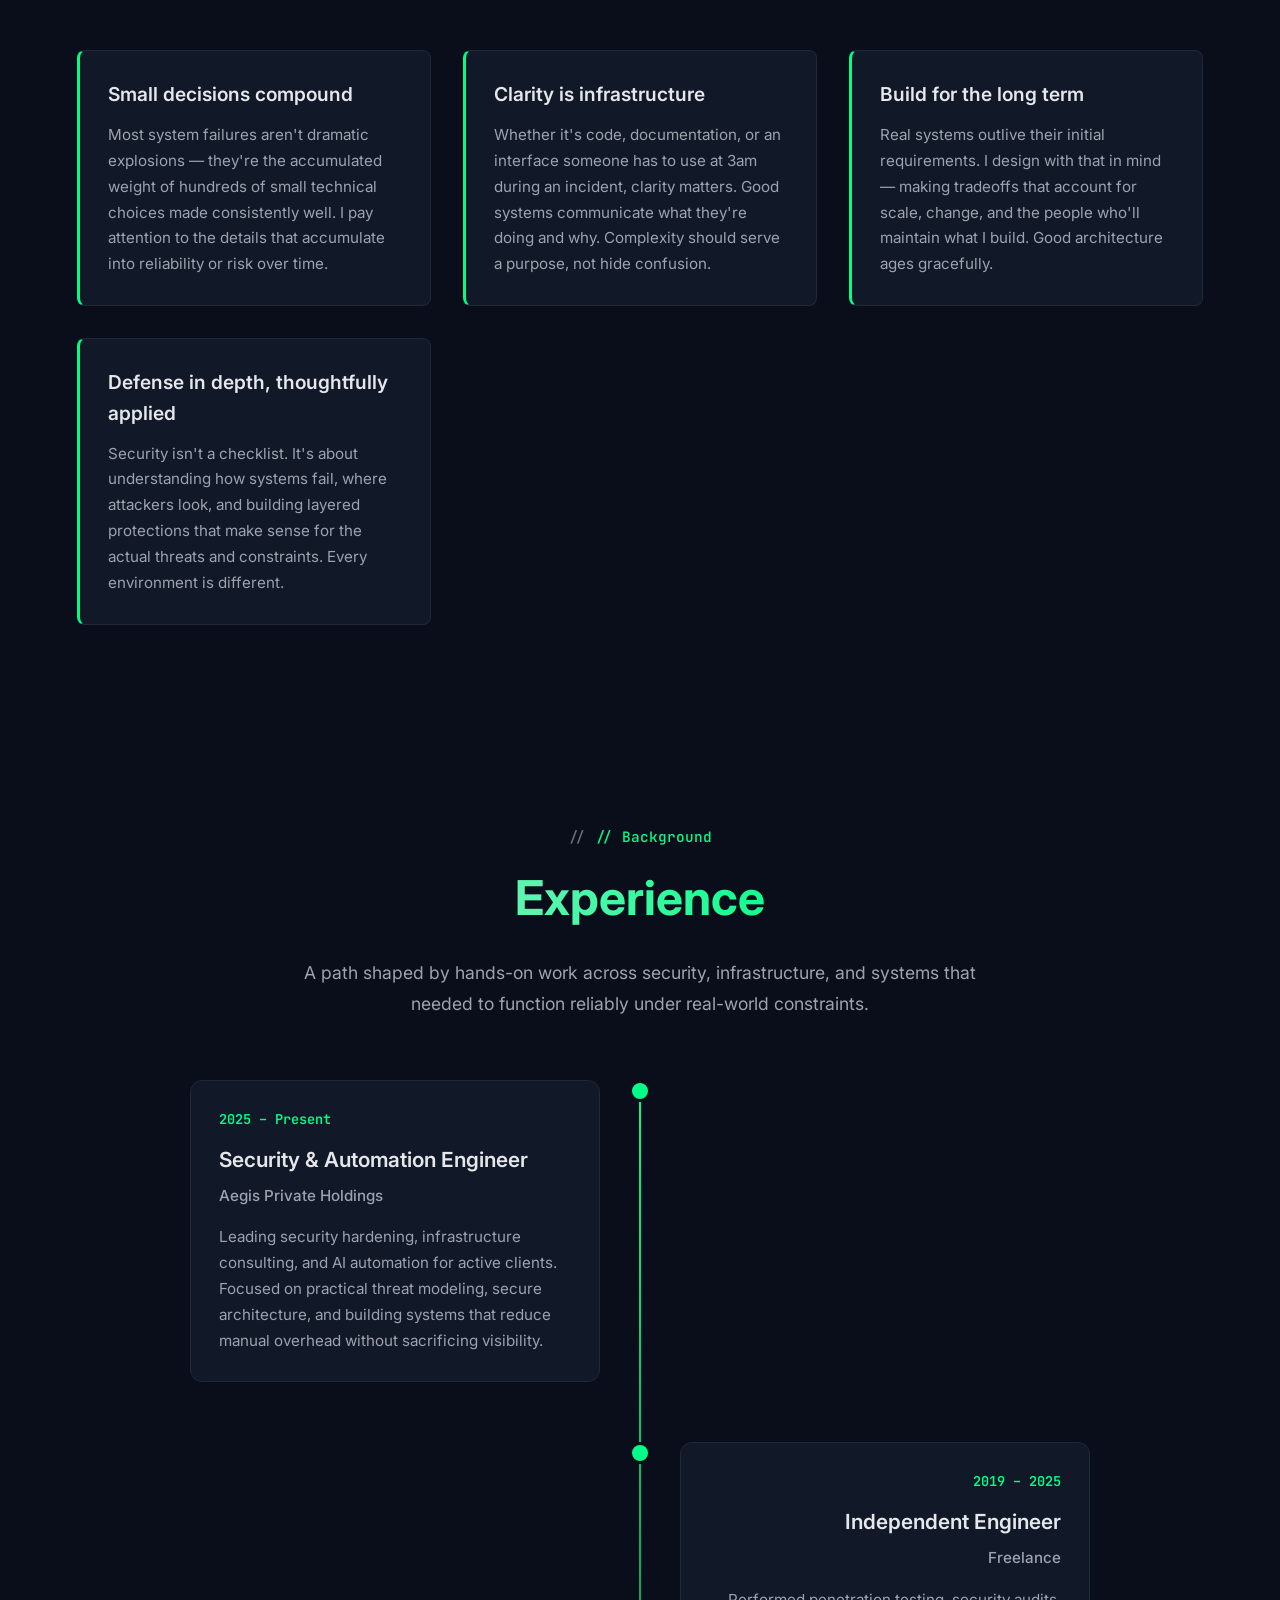
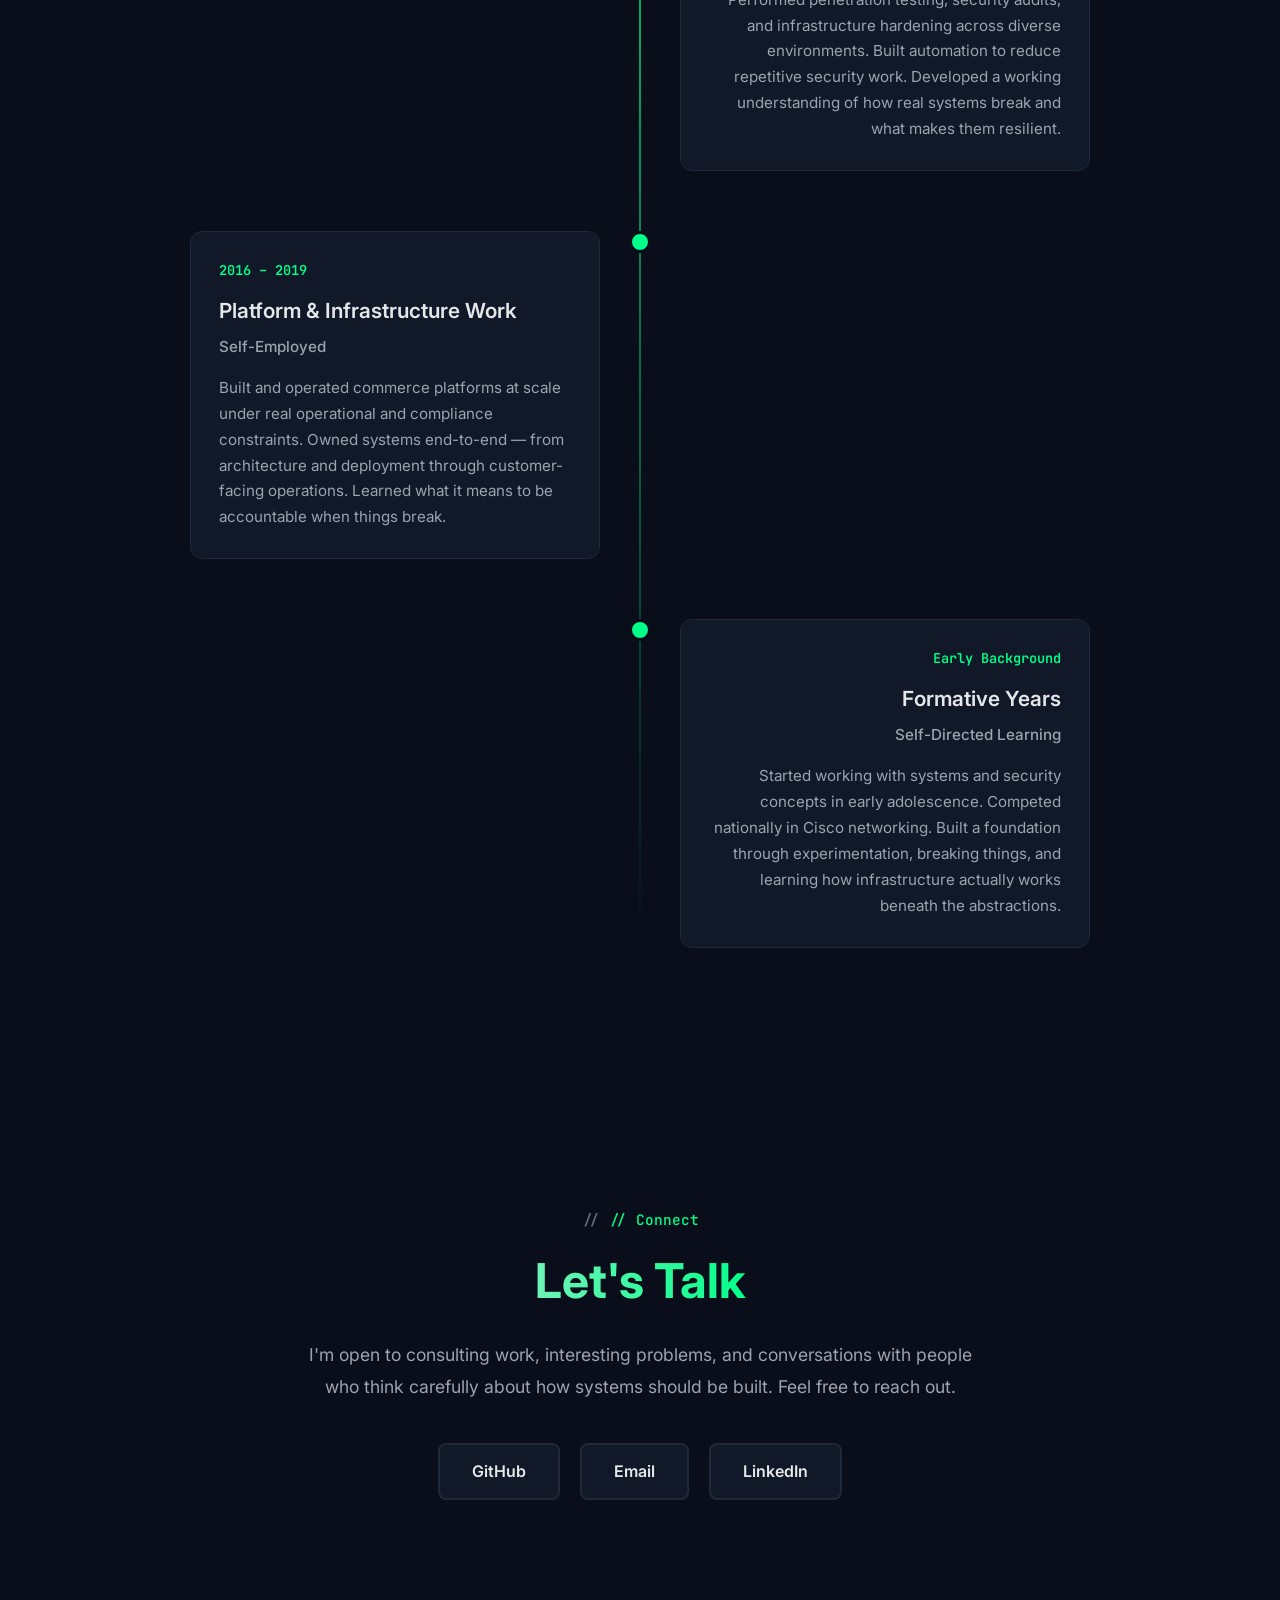
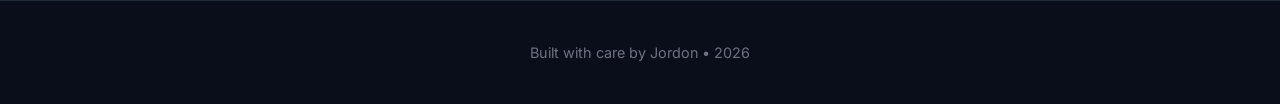
==== commit 7d429ce9: "Update index.html" ====
--- a/index.html
+++ b/index.html
@@ -1603,7 +1603,7 @@
                 <a href="https://github.com/j-devlab" class="contact-link" target="_blank" rel="noopener">
                     <span>GitHub</span>
                 </a>
-                <a href="mailto:jdh123513@gmail.com" class="contact-link">
+                <a href="/cdn-cgi/l/email-protection#12717d7c6673716652776a737f627e773c717d7f" class="contact-link">
                     <span>Email</span>
                 </a>
                 <a href="https://linkedin.com/in/jordonhowardcyber" class="contact-link" target="_blank" rel="noopener">
@@ -1618,6 +1618,7 @@
         <p>Built with care by Jordon • 2026</p>
     </footer>
 
+    <script data-cfasync="false" src="/cdn-cgi/scripts/5c5dd728/cloudflare-static/email-decode.min.js"></script><script>
         // Loading screen - multiple triggers for reliability
         function hideLoadingScreen() {
             const loadingScreen = document.getElementById('loadingScreen');
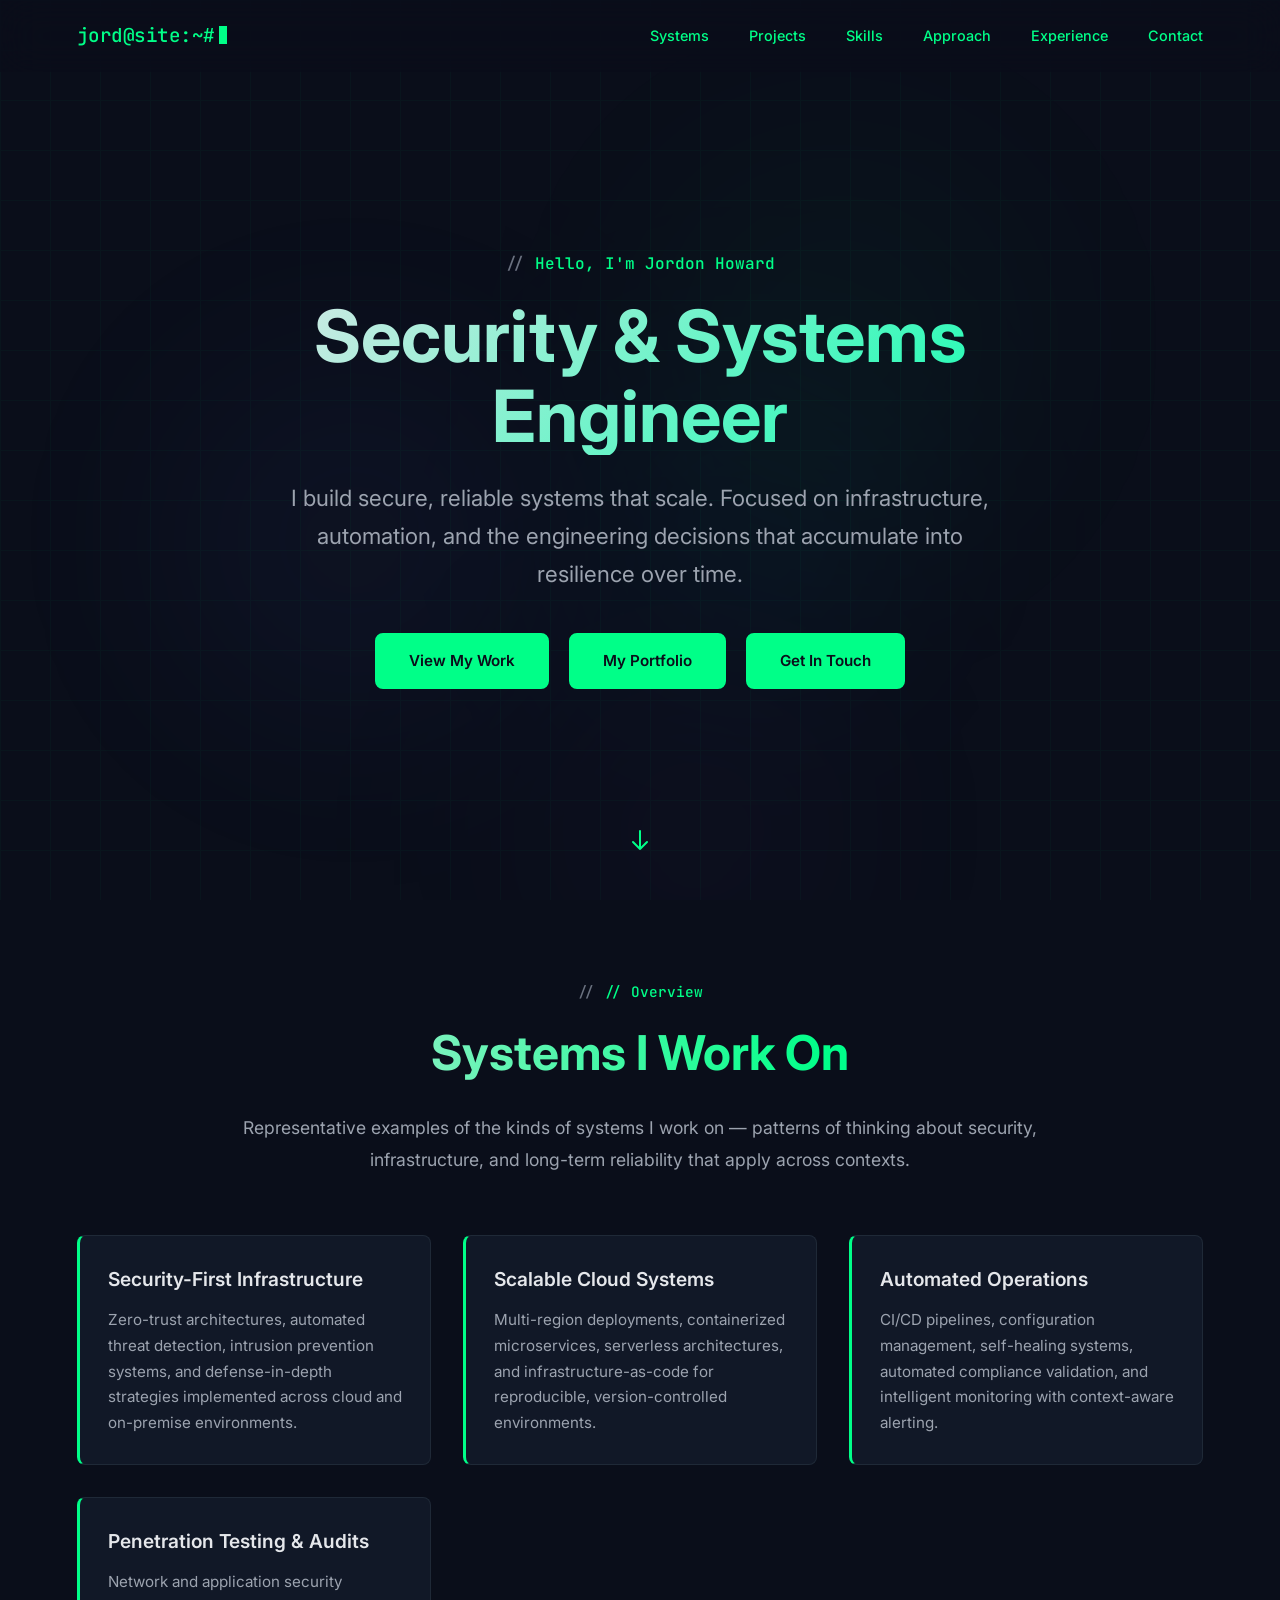
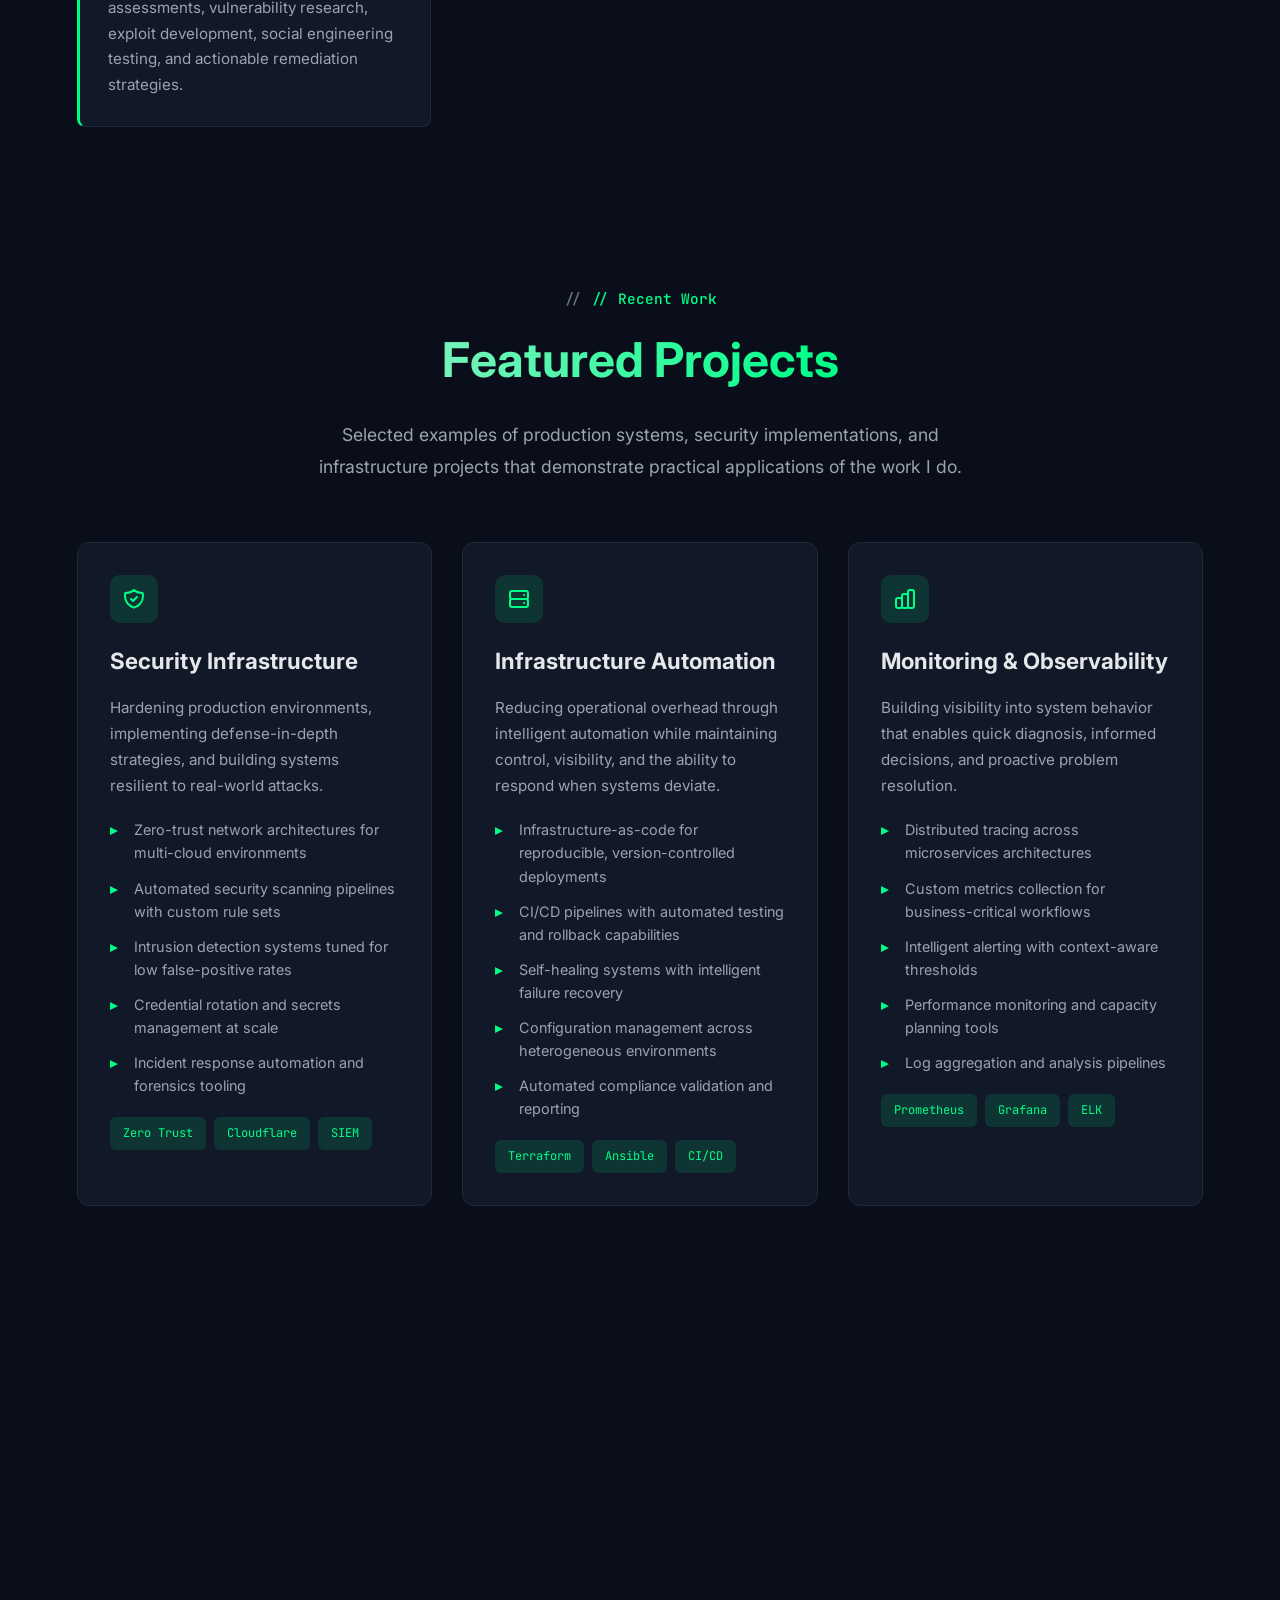
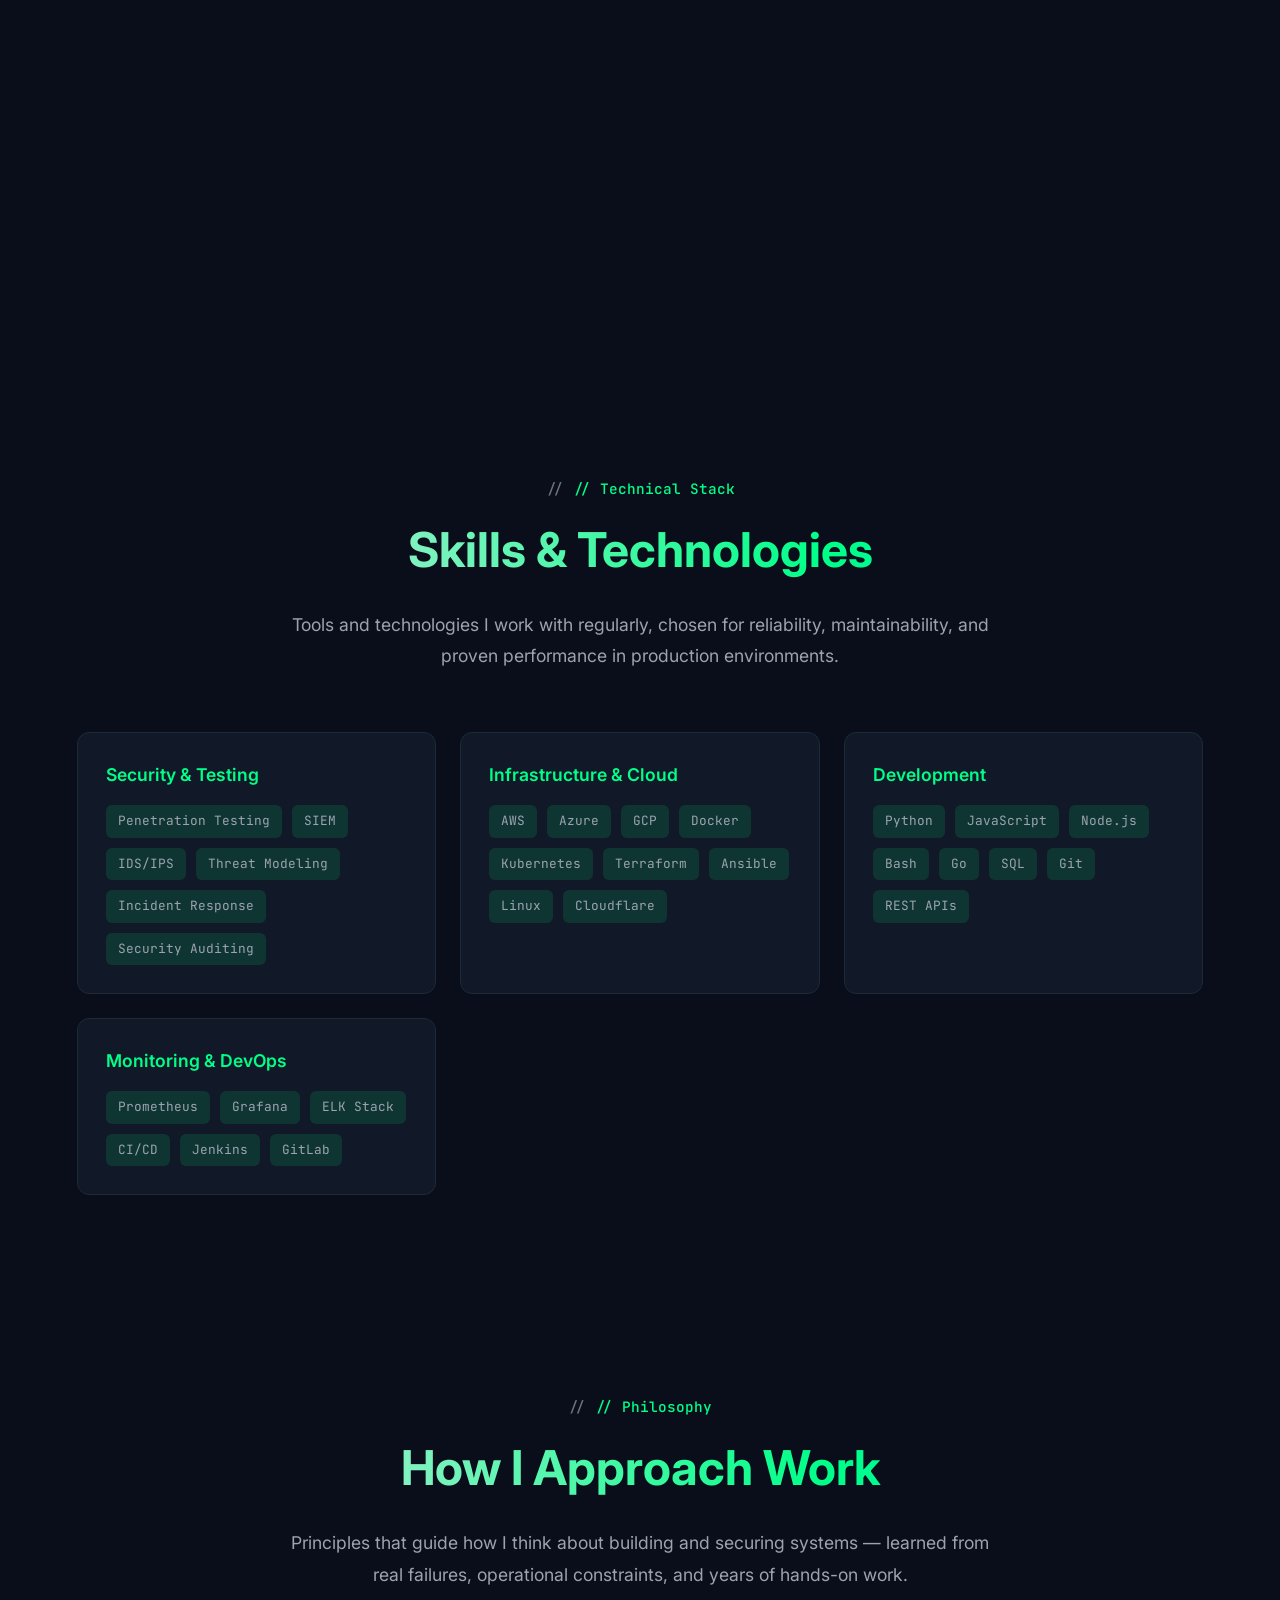
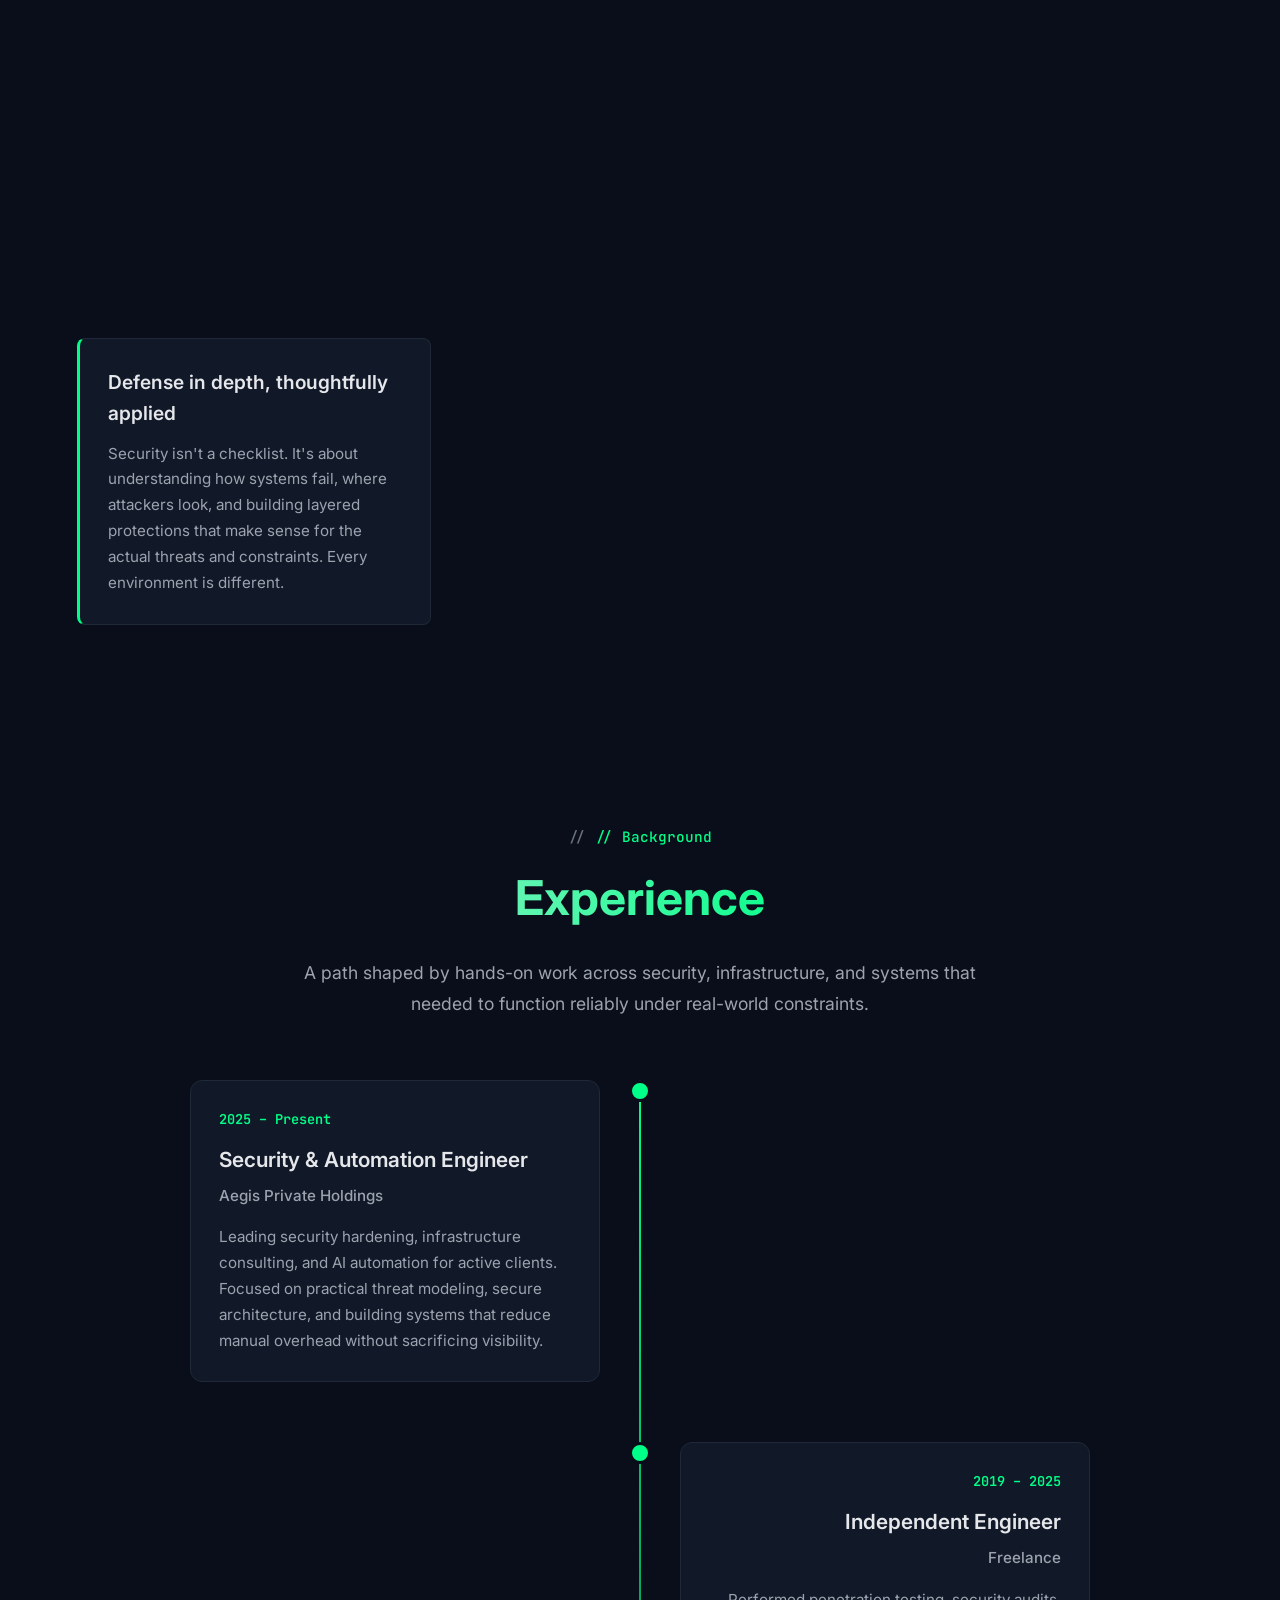
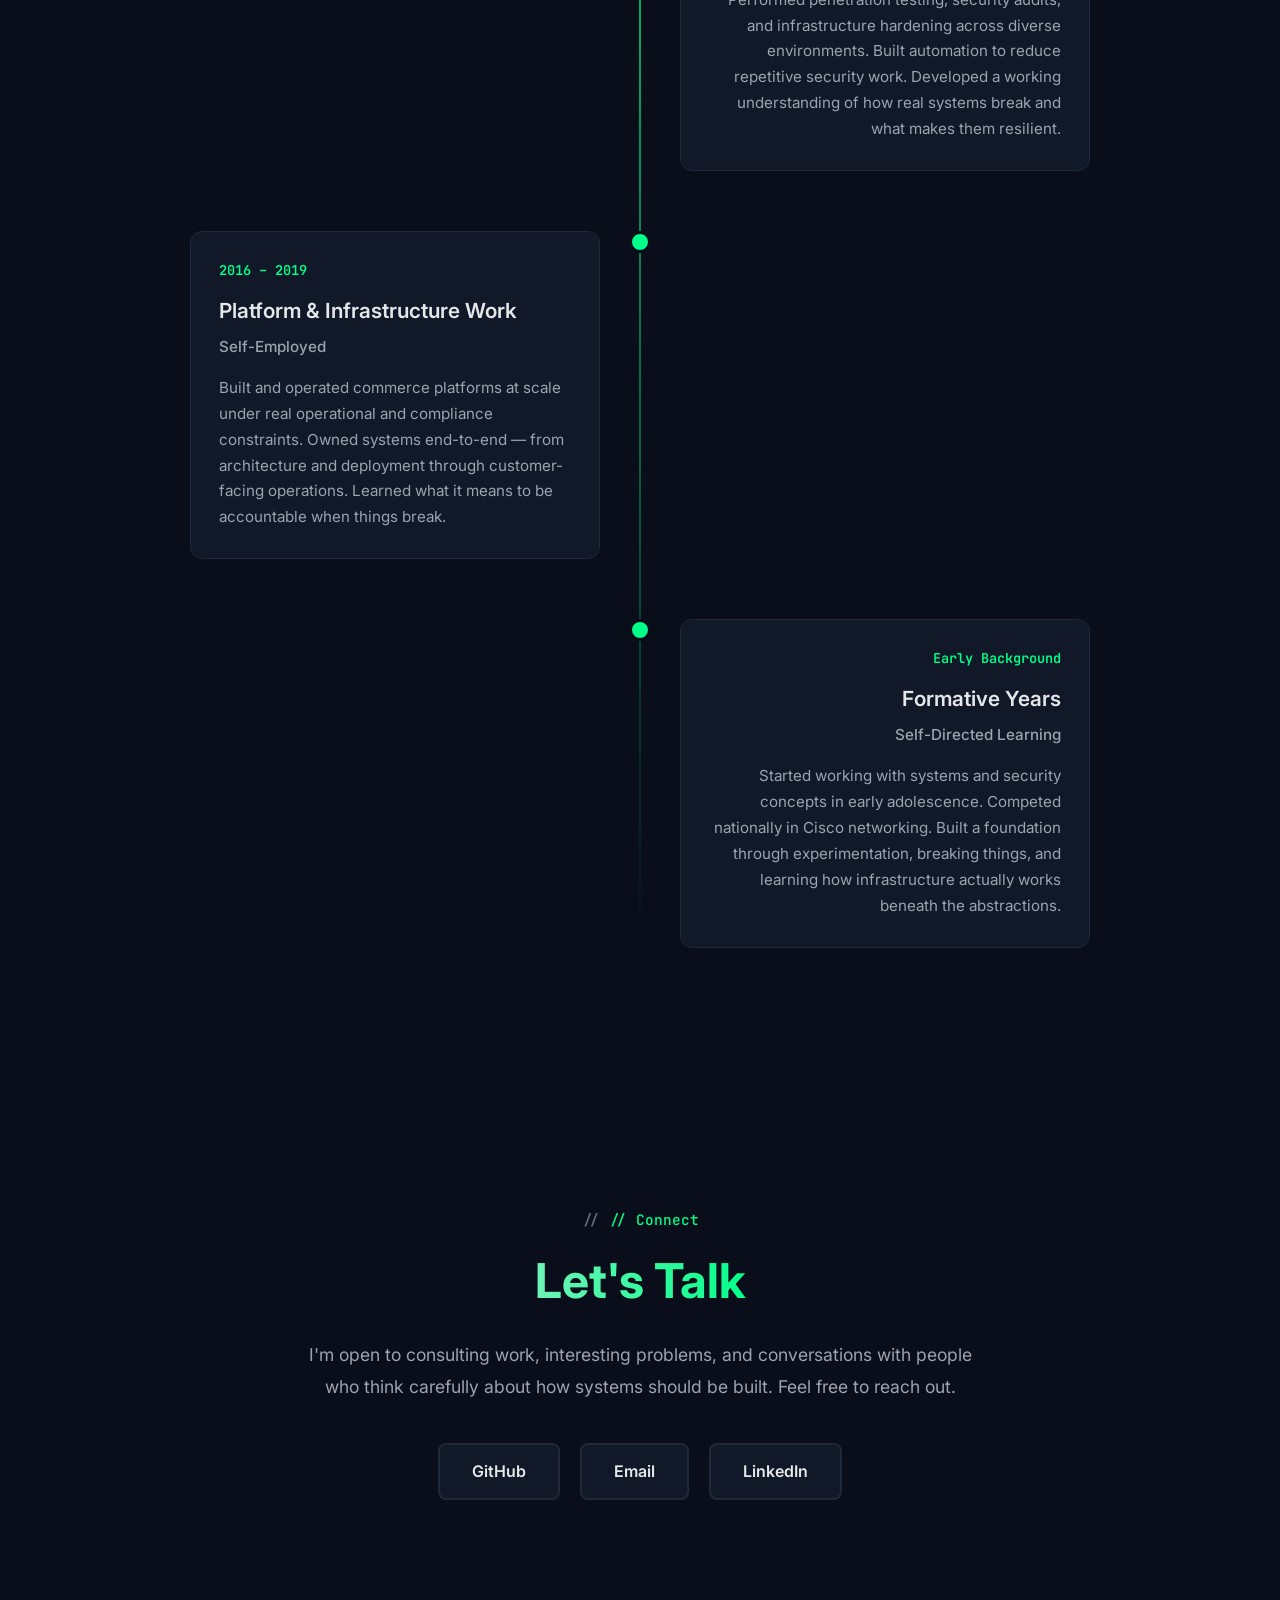
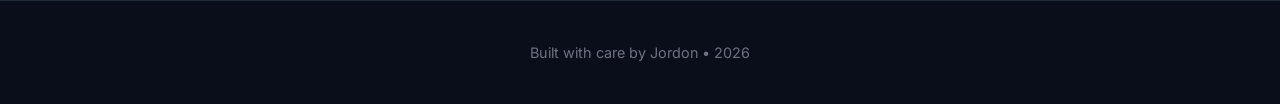
==== commit 11f50b7d: "Update index.html" ====
--- a/index.html
+++ b/index.html
@@ -1613,12 +1613,13 @@
         </div>
     </section>
 
-    <!-- Footer -->
+ <!-- Footer -->
     <footer>
         <p>Built with care by Jordon • 2026</p>
     </footer>
 
-    <script data-cfasync="false" src="/cdn-cgi/scripts/5c5dd728/cloudflare-static/email-decode.min.js"></script><script>
+    <script data-cfasync="false" src="/cdn-cgi/scripts/5c5dd728/cloudflare-static/email-decode.min.js"></script>
+    <script>
         // Loading screen - multiple triggers for reliability
         function hideLoadingScreen() {
             const loadingScreen = document.getElementById('loadingScreen');
@@ -1747,4 +1748,8 @@
 
         // Console easter egg
         console.log('%c👋 Hey there!', 'font-size: 20px; font-weight: bold; color: #00ff88;');
-        console.log('%cLooks like you\'re checking out the code. Good instinct.', 'font-size: 14px; color: #9ca3af;
+        console.log('%cLooks like you\'re checking out the code. Good instinct.', 'font-size: 14px; color: #9ca3af;');
+        console.log('%cIf you\'re interested in working together, reach out!', 'font-size: 14px; color: #00ccff;');
+    </script>
+</body>
+</html>
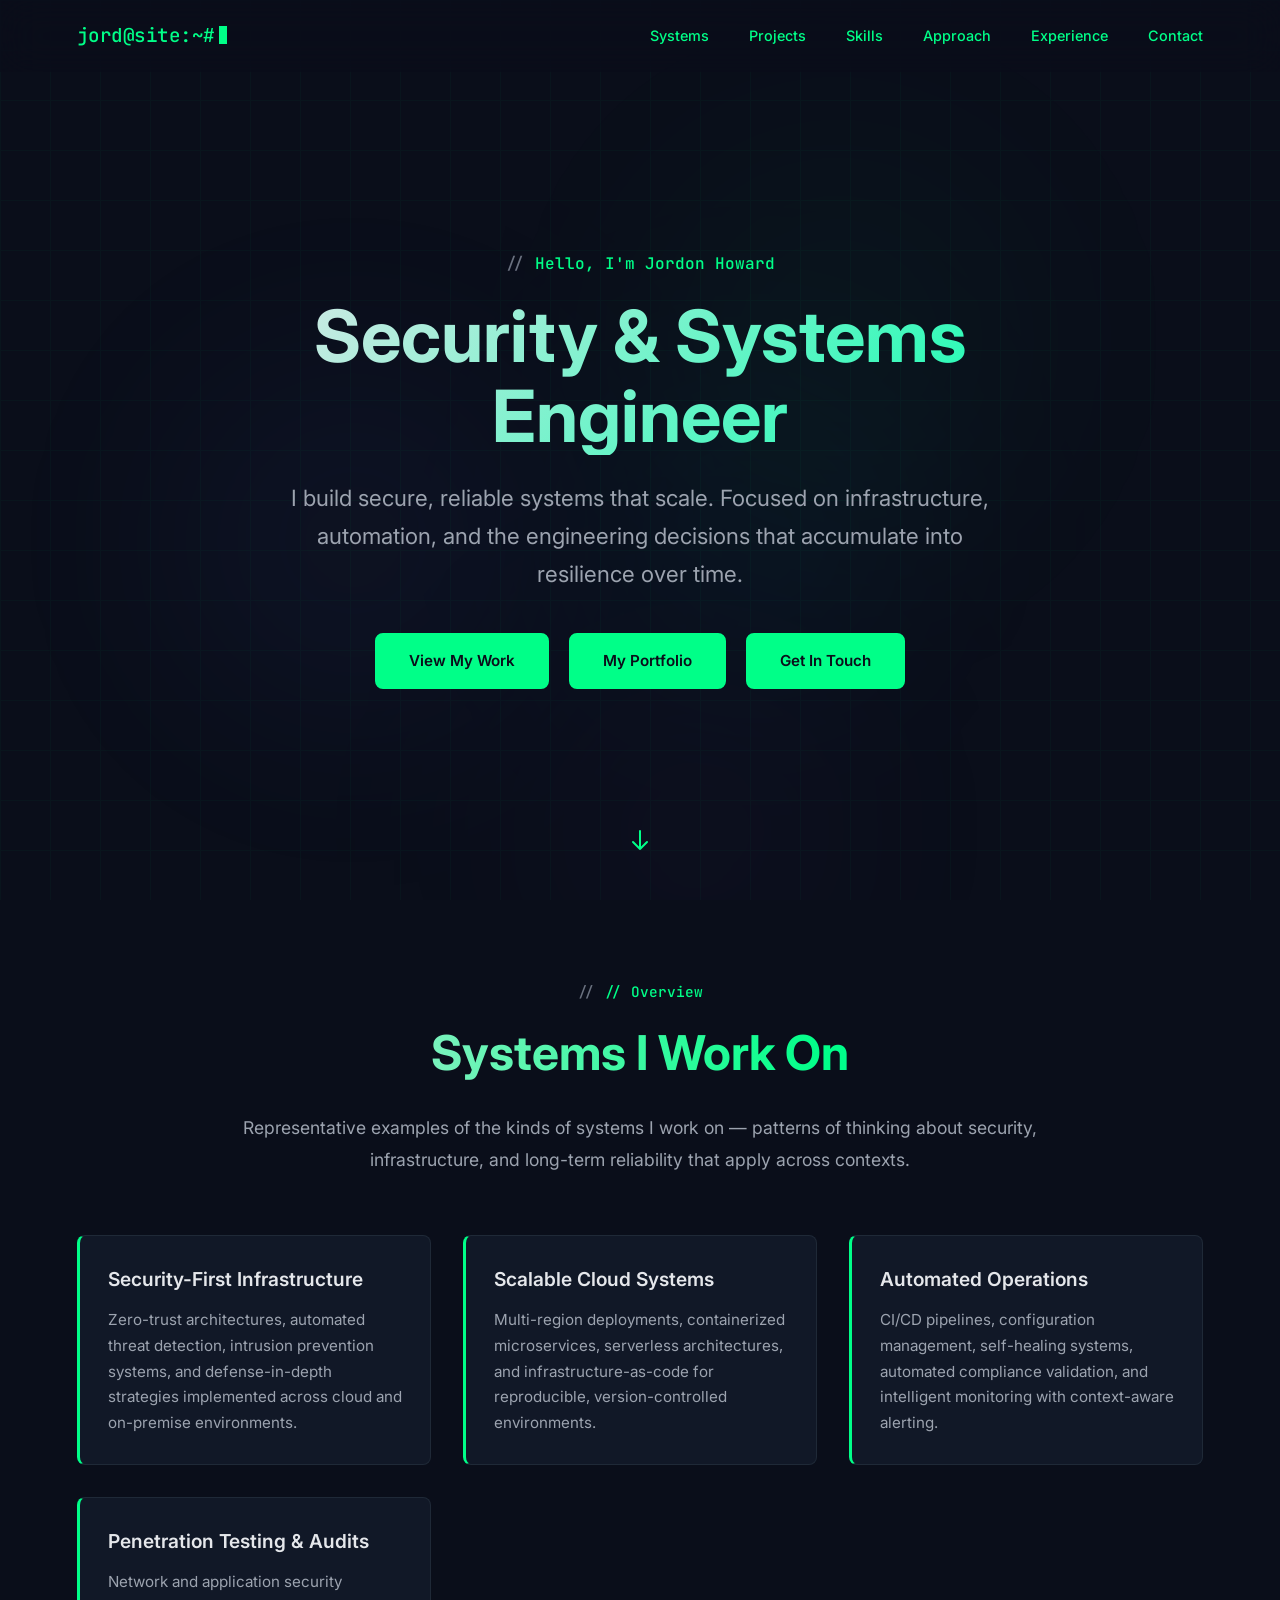
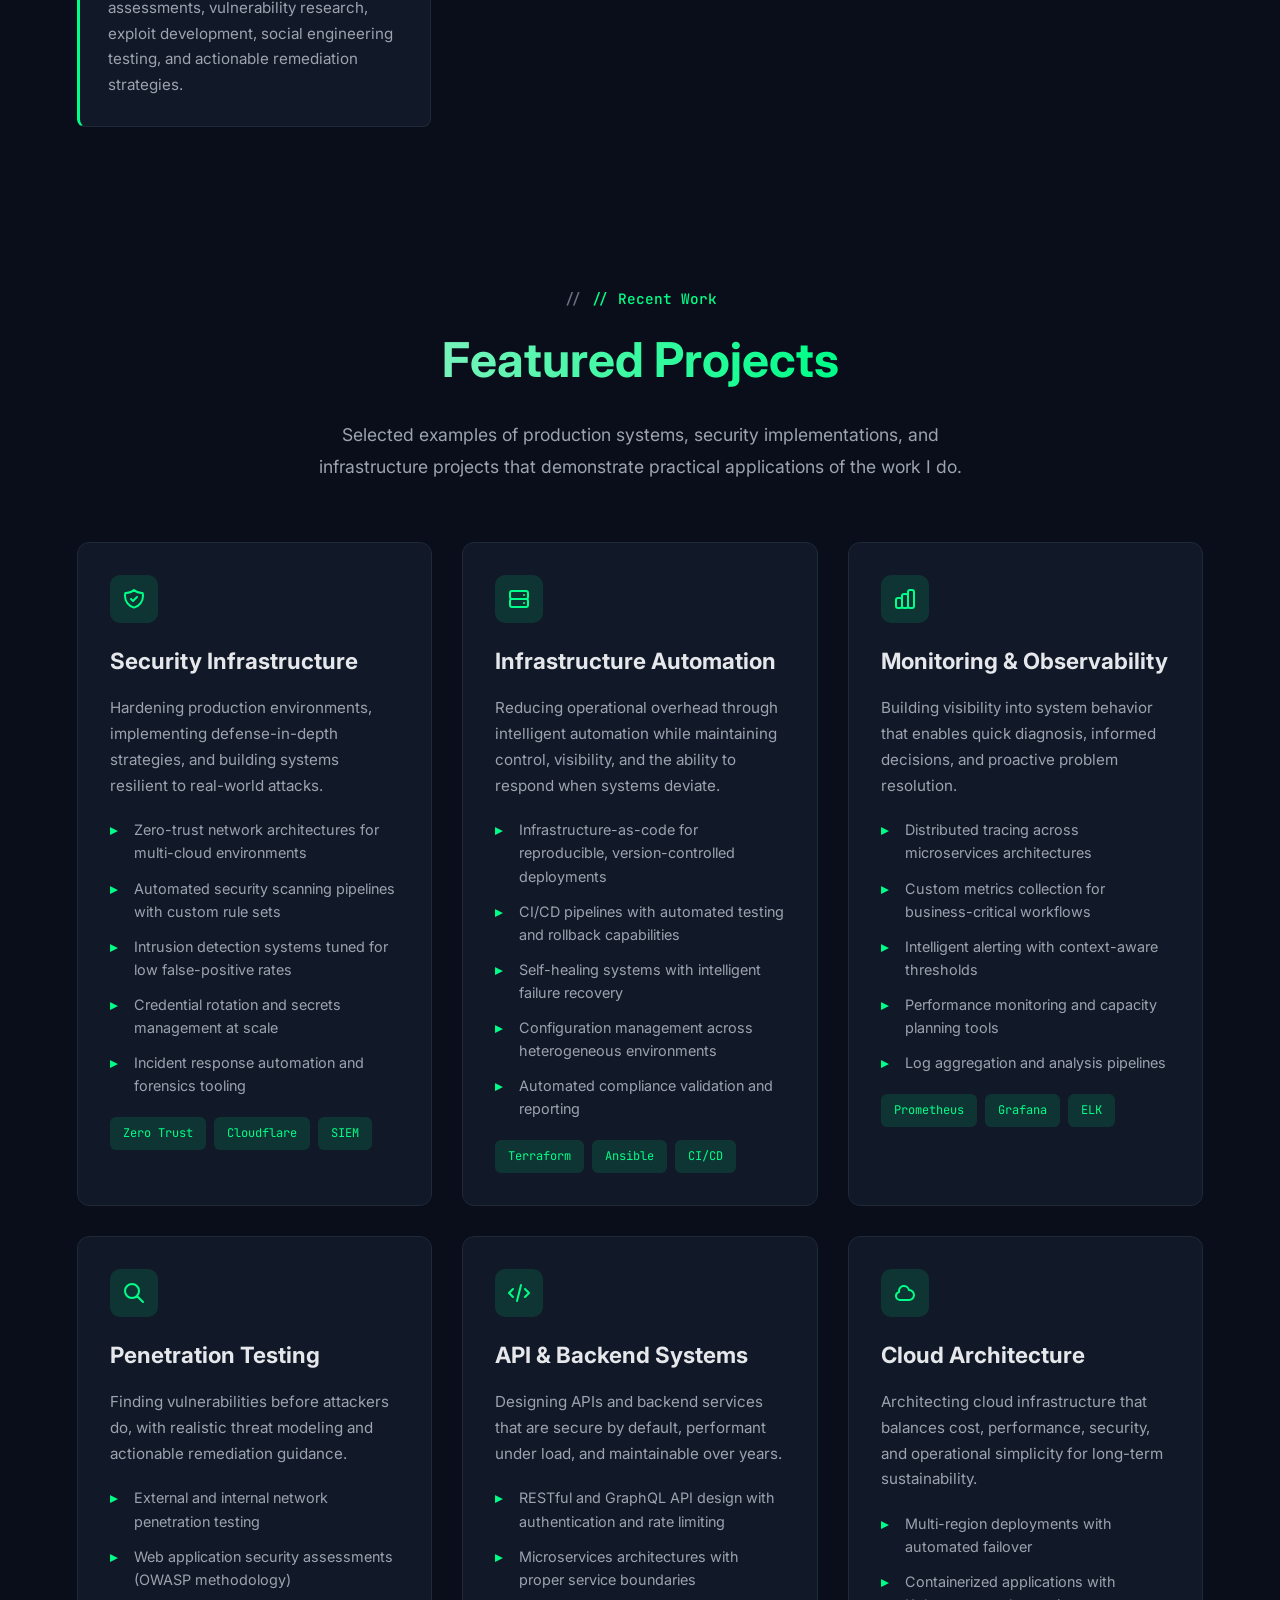
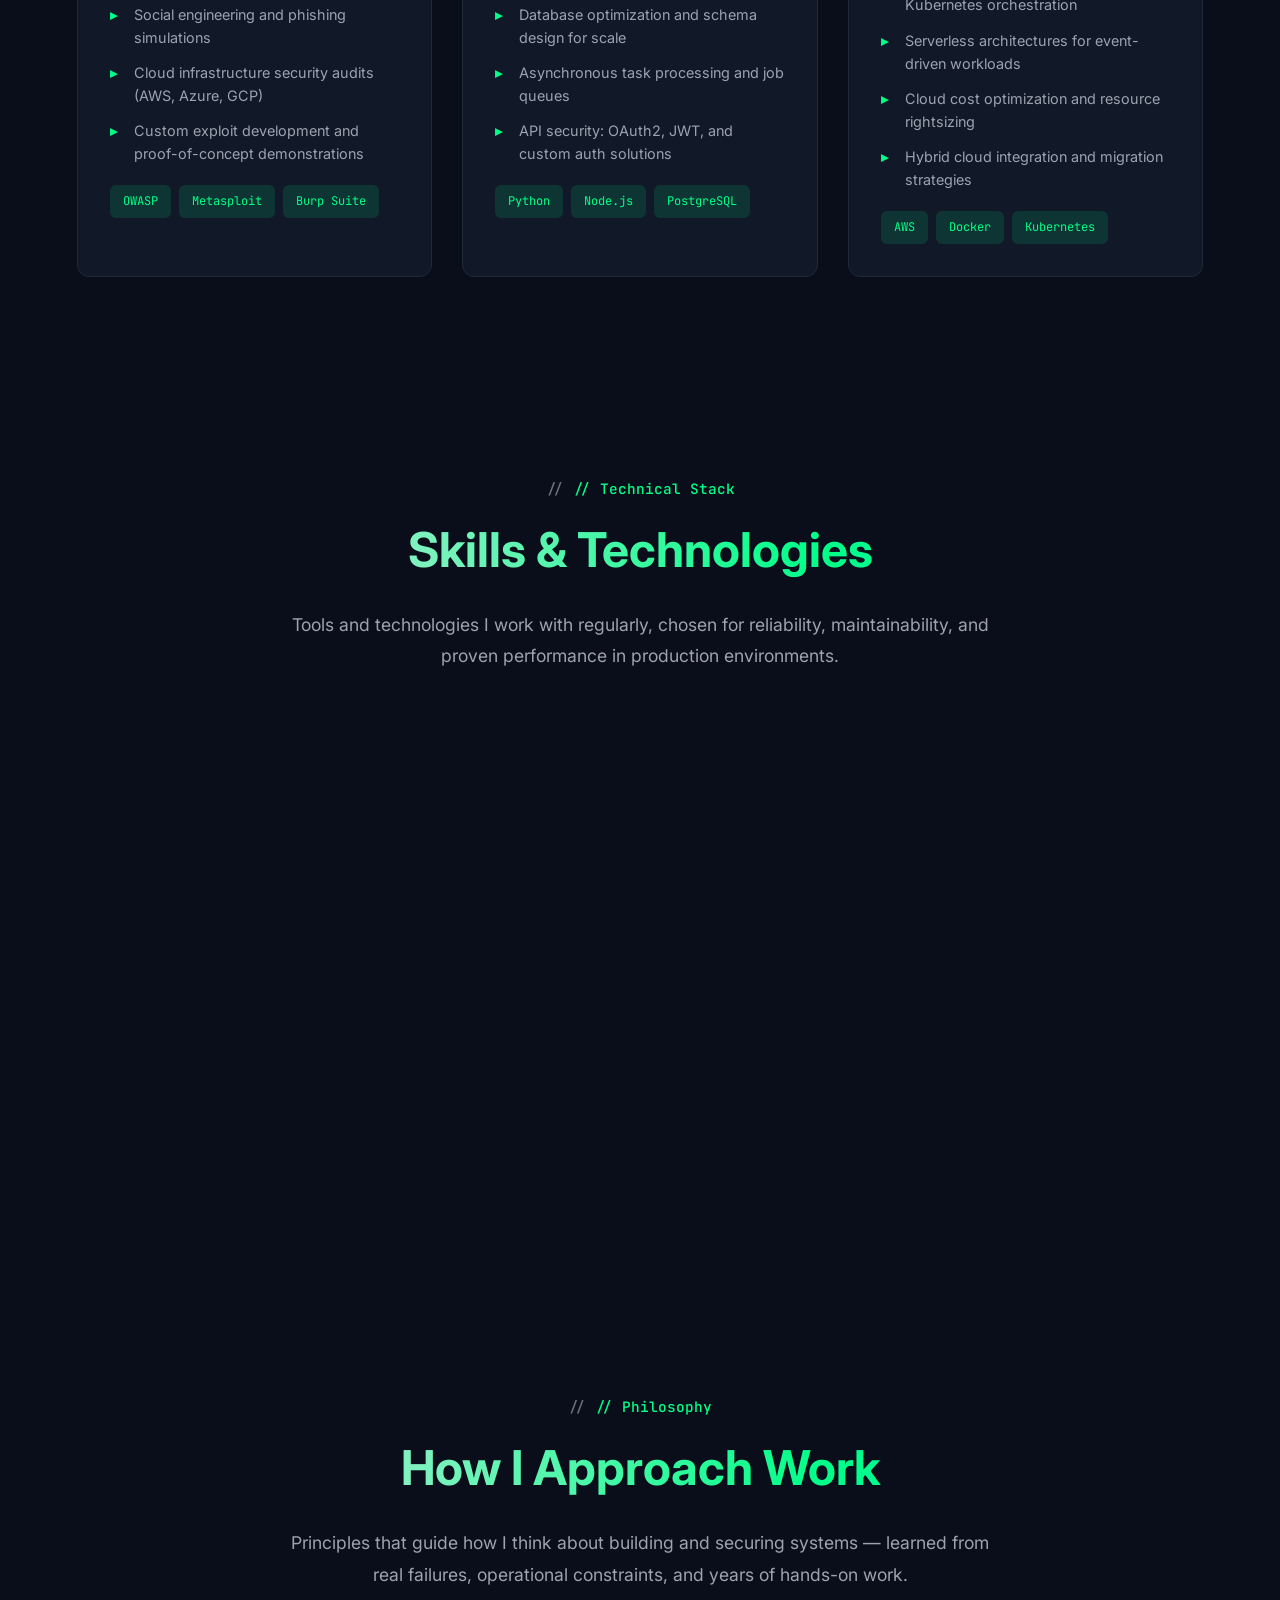
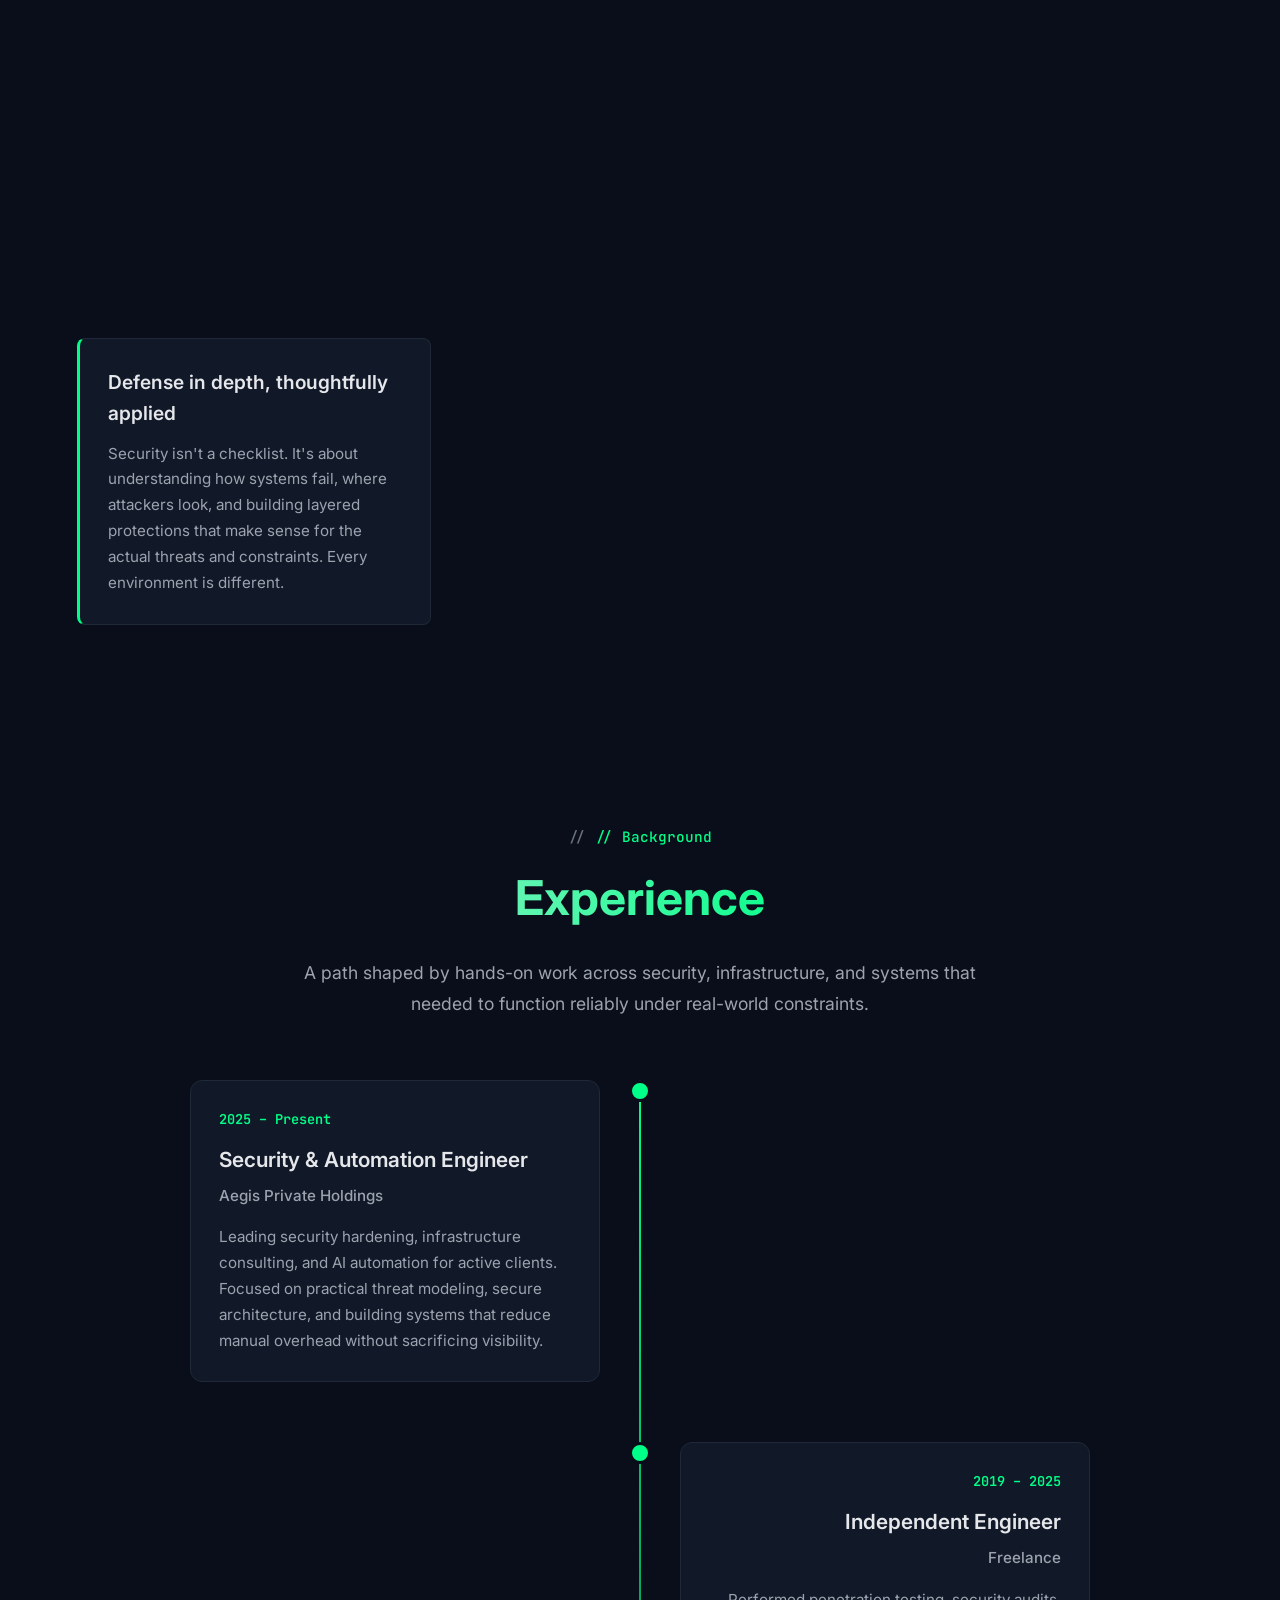
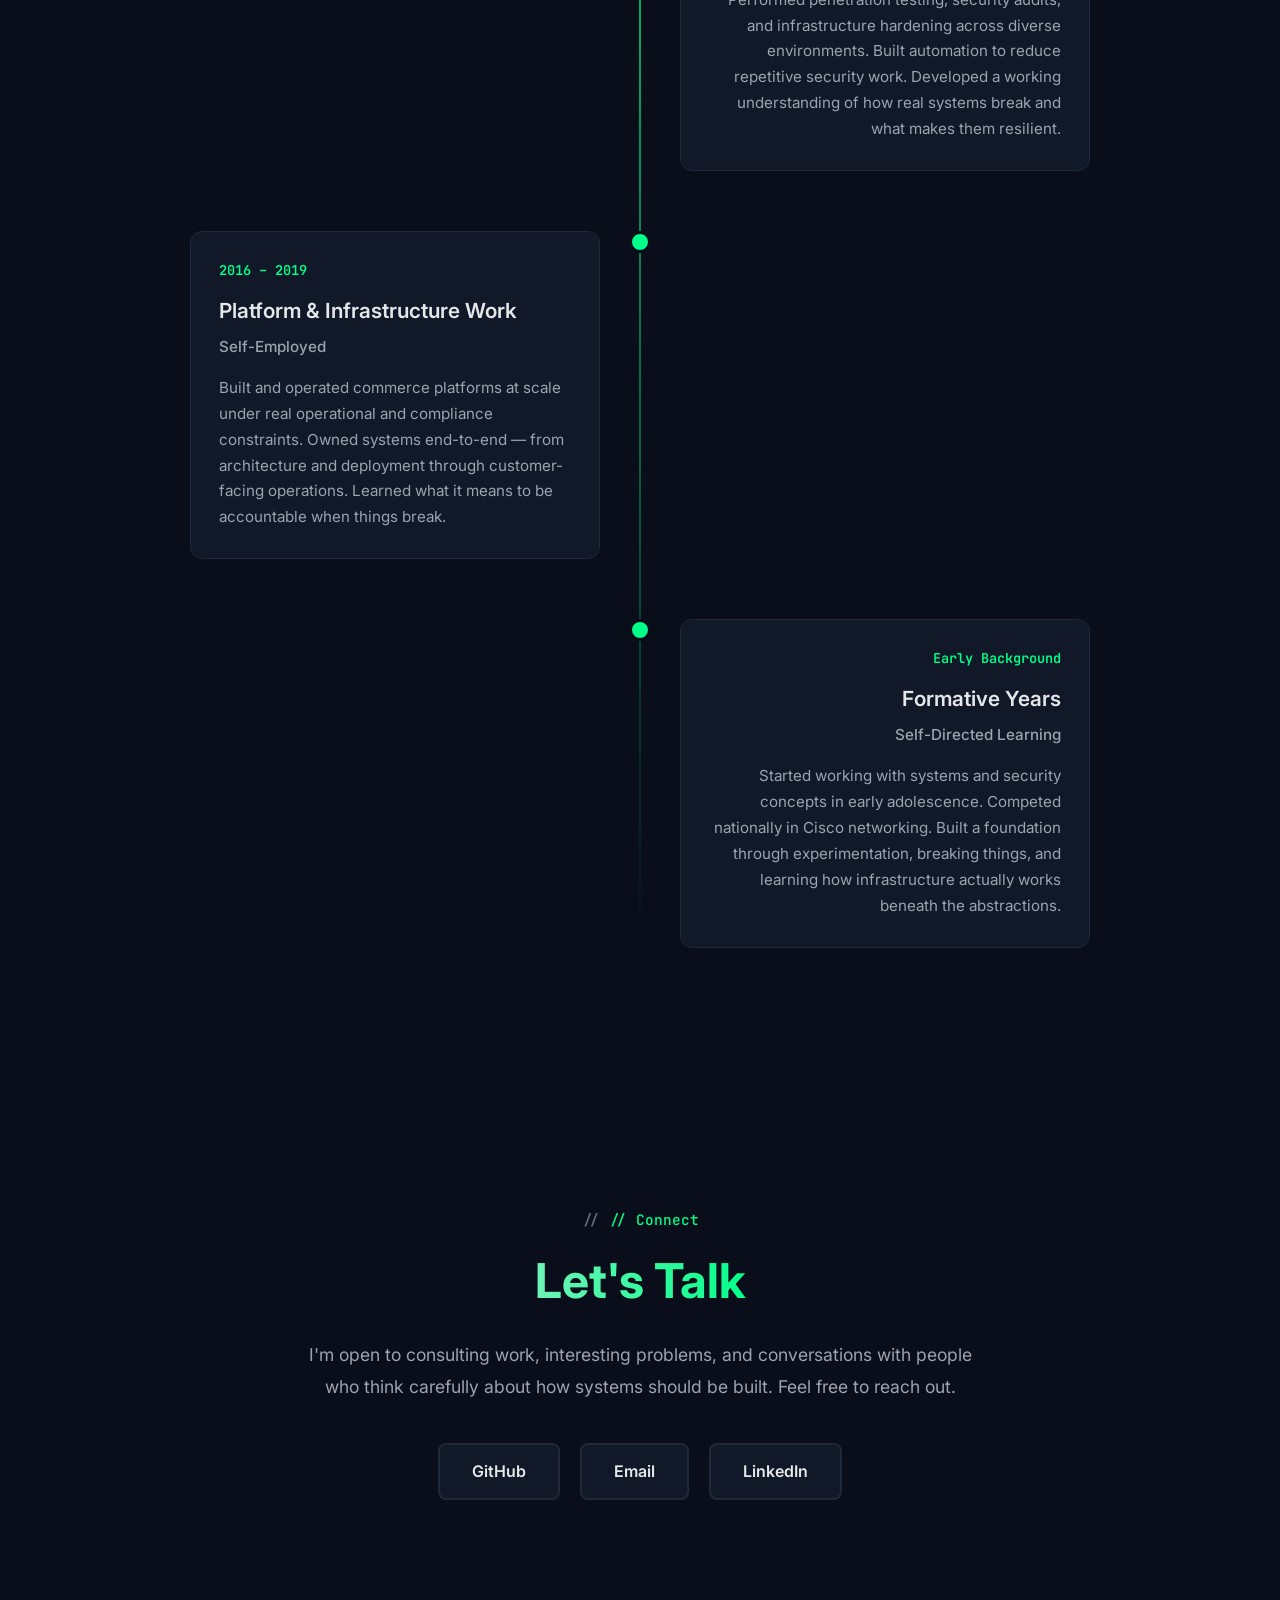
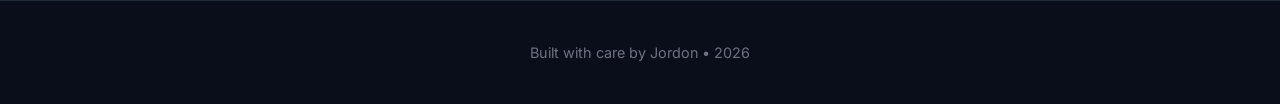
==== commit fc99e6a8: "Update index.html" ====
--- a/index.html
+++ b/index.html
@@ -1603,7 +1603,7 @@
                 <a href="https://github.com/j-devlab" class="contact-link" target="_blank" rel="noopener">
                     <span>GitHub</span>
                 </a>
-                <a href="/cdn-cgi/l/email-protection#12717d7c6673716652776a737f627e773c717d7f" class="contact-link">
+                <a href="mailto:jdh123513@gmail.com" class="contact-link">
                     <span>Email</span>
                 </a>
                 <a href="https://linkedin.com/in/jordonhowardcyber" class="contact-link" target="_blank" rel="noopener">
@@ -1616,10 +1616,8 @@
  <!-- Footer -->
     <footer>
         <p>Built with care by Jordon • 2026</p>
-    </footer>
-
-    <script data-cfasync="false" src="/cdn-cgi/scripts/5c5dd728/cloudflare-static/email-decode.min.js"></script>
-    <script>
+  </footer>
+     <script>
         // Loading screen - multiple triggers for reliability
         function hideLoadingScreen() {
             const loadingScreen = document.getElementById('loadingScreen');
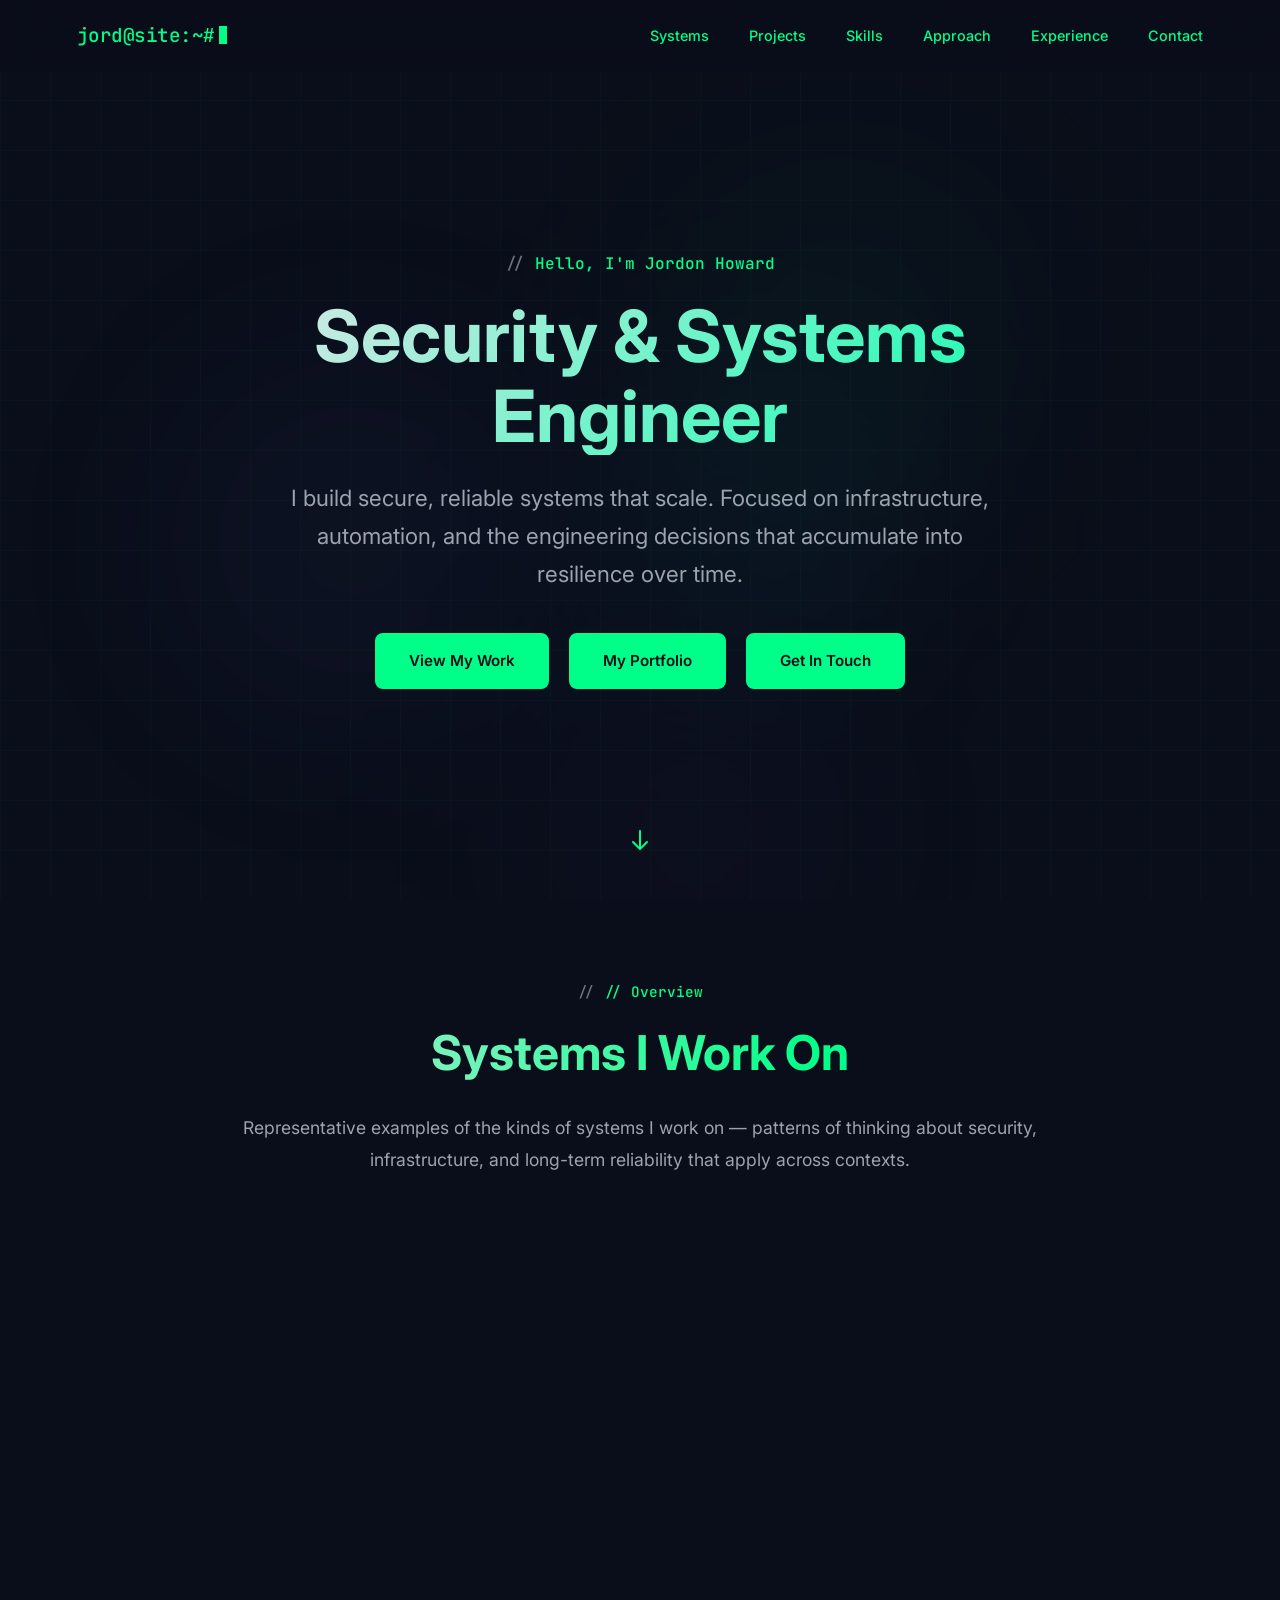
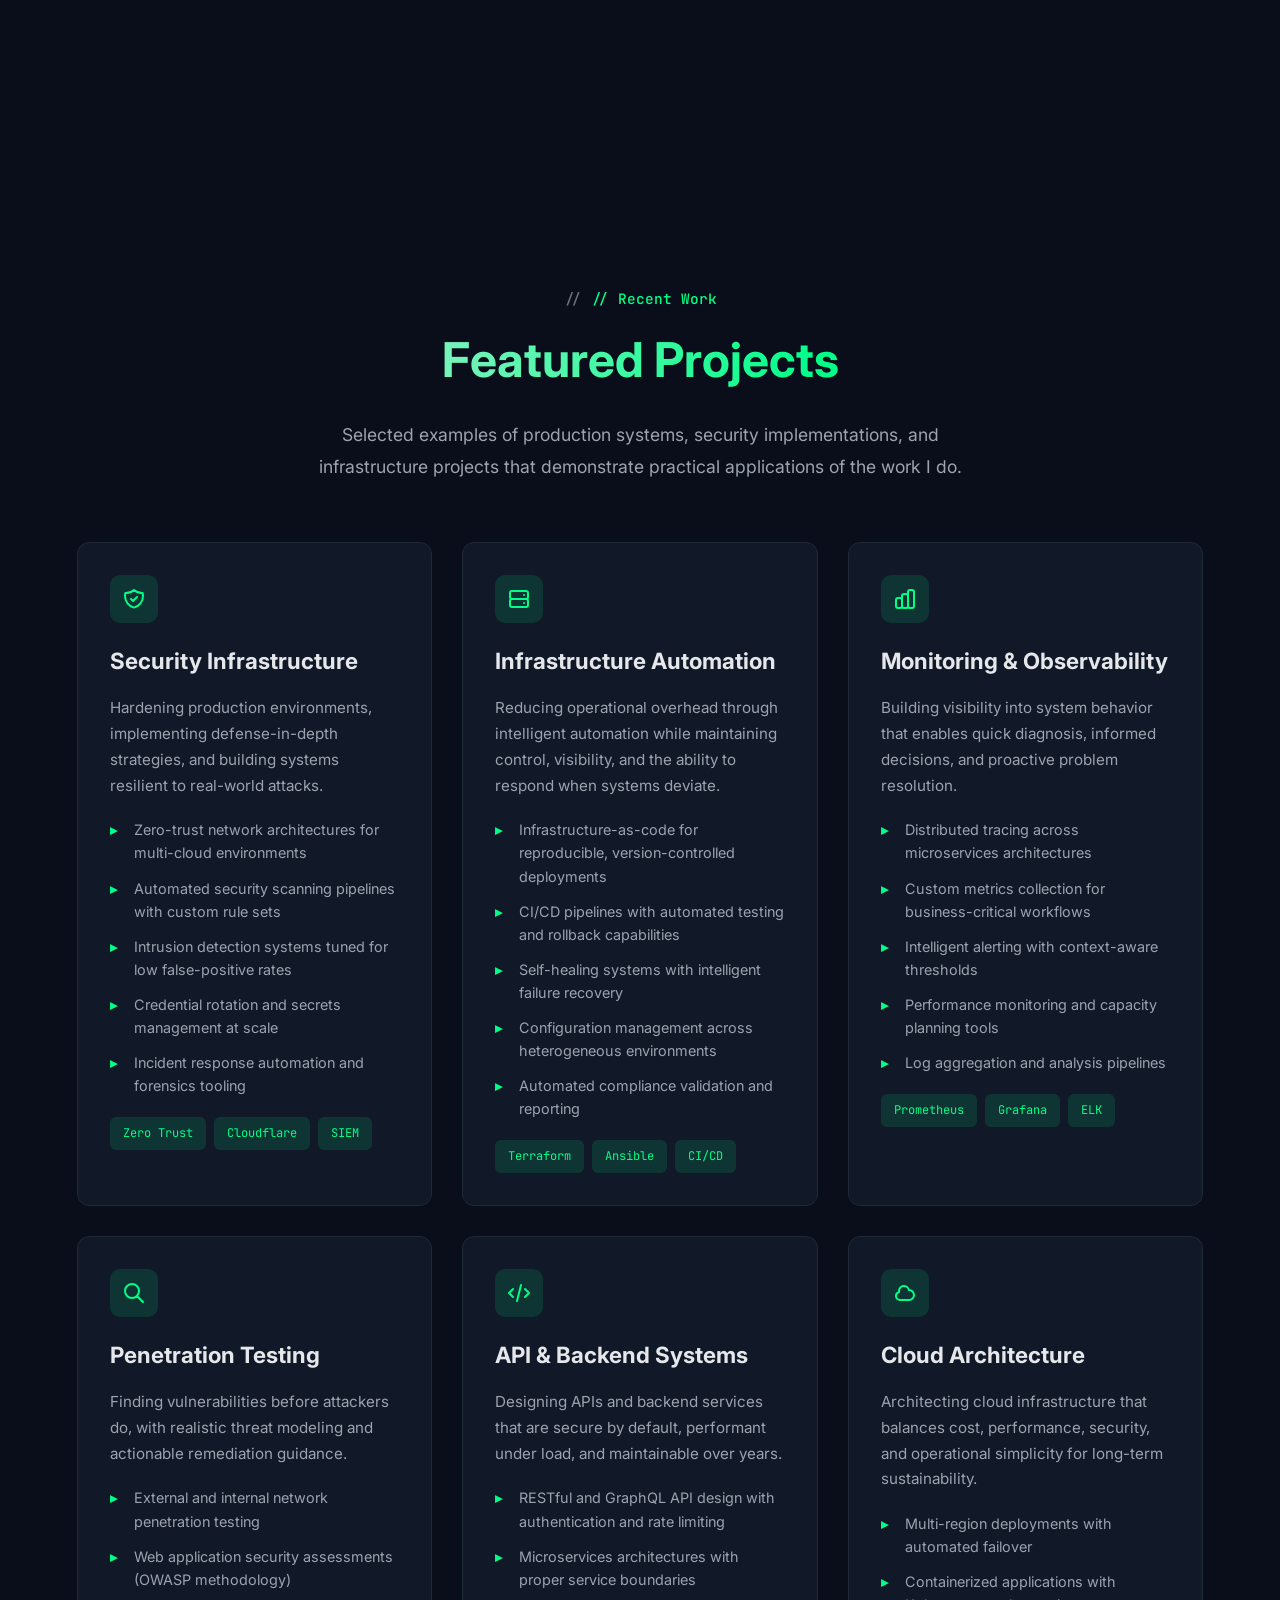
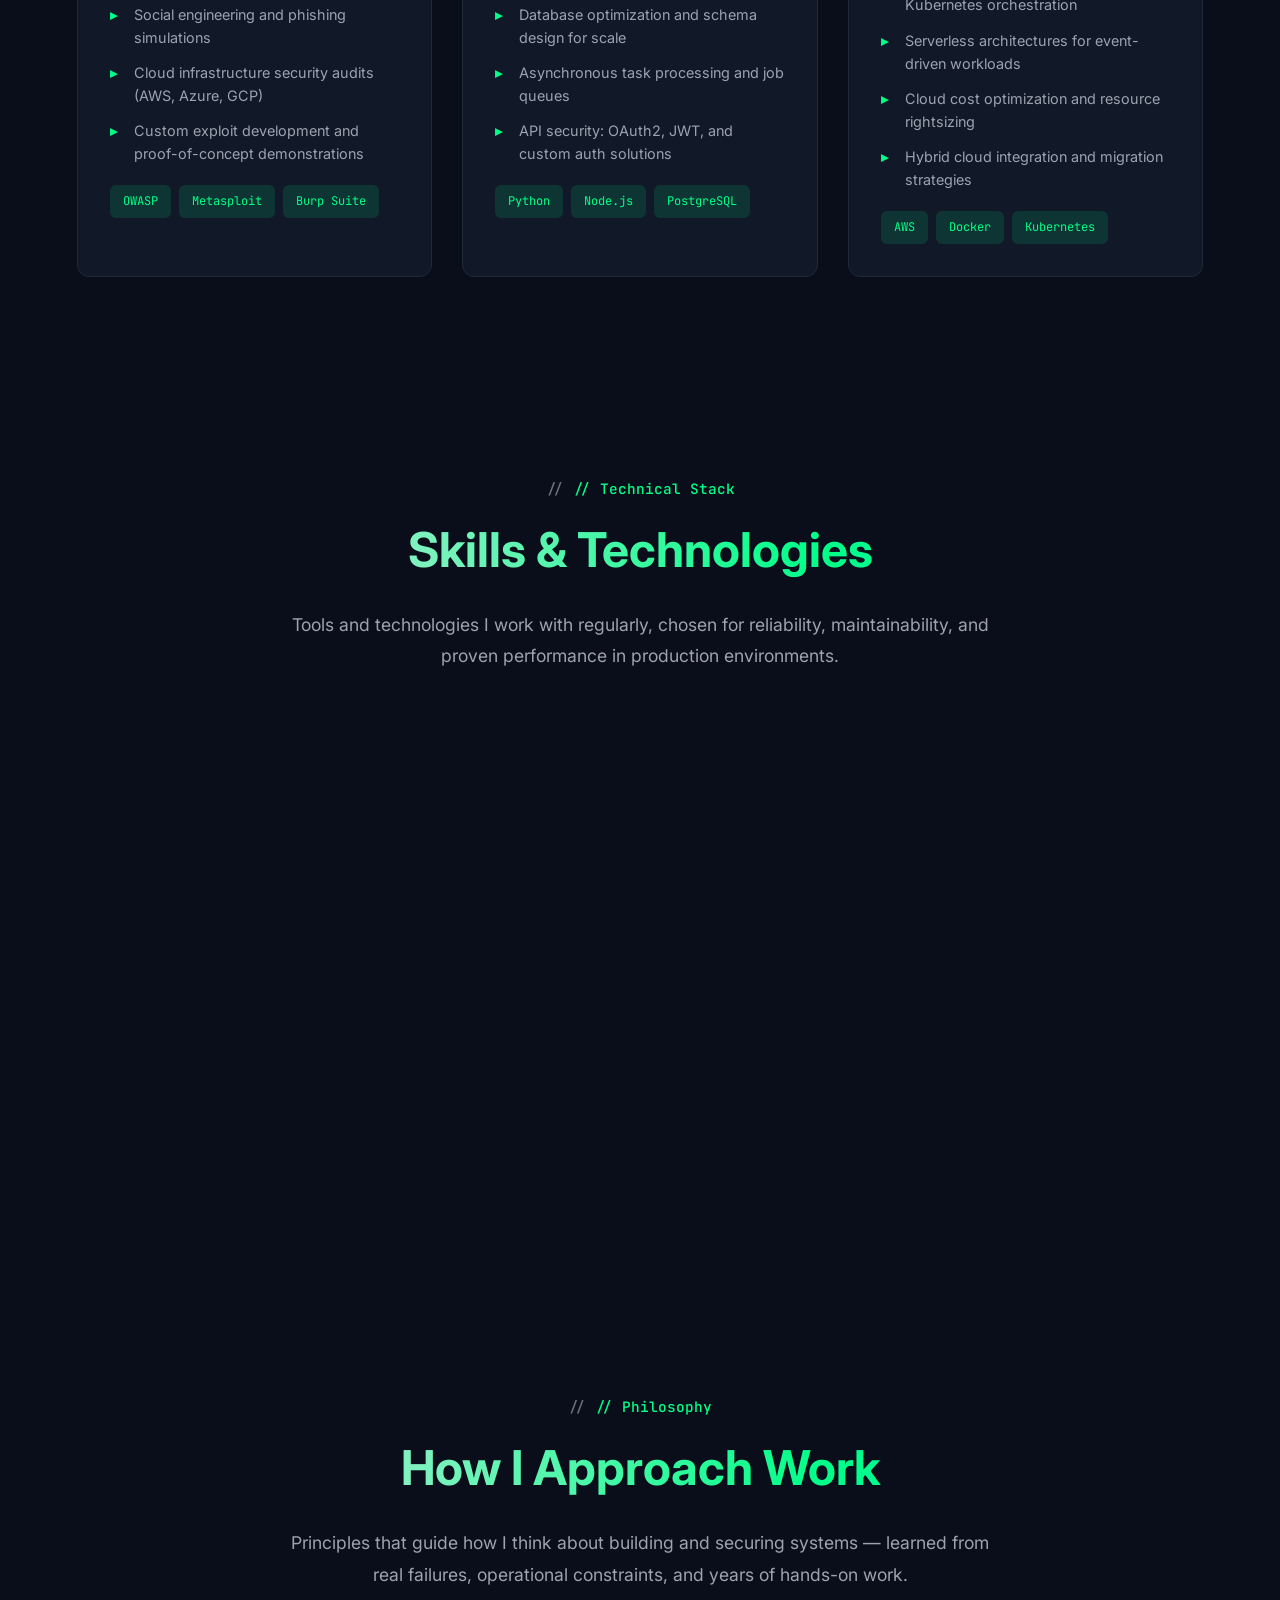
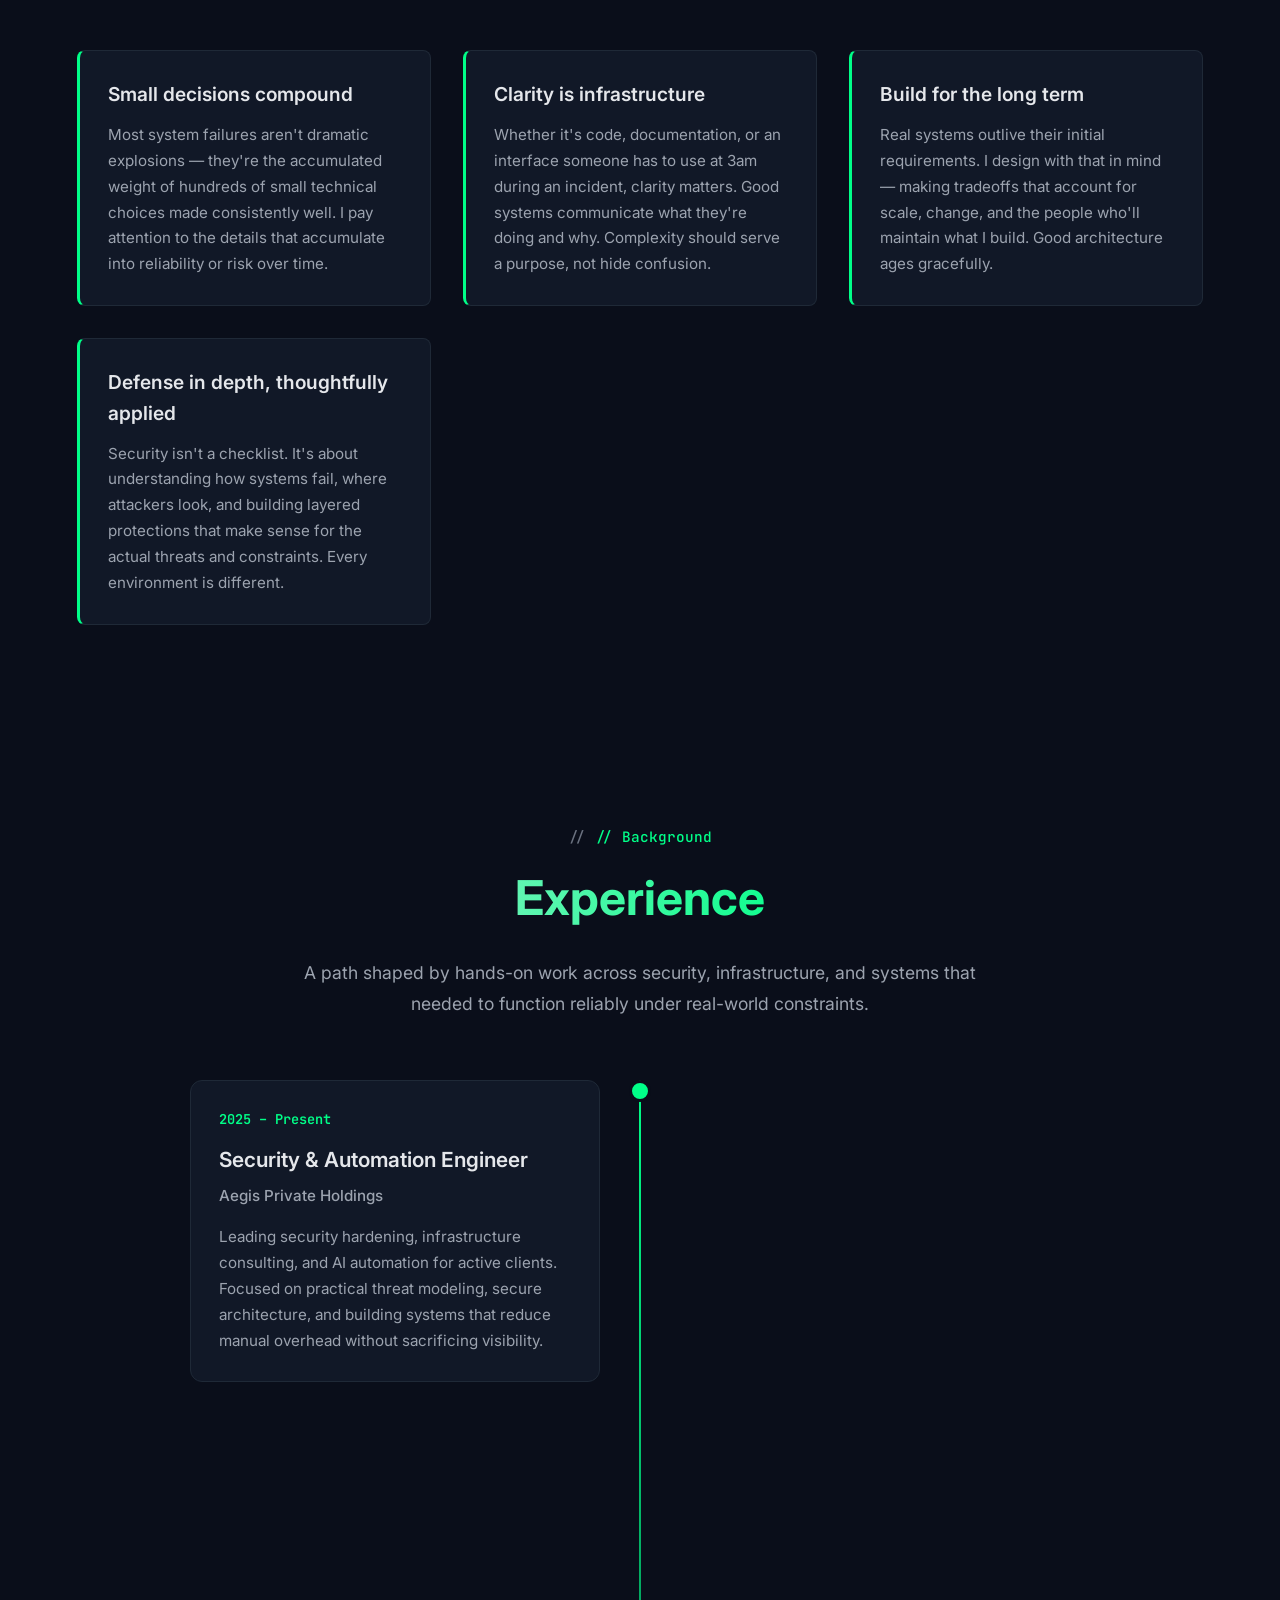
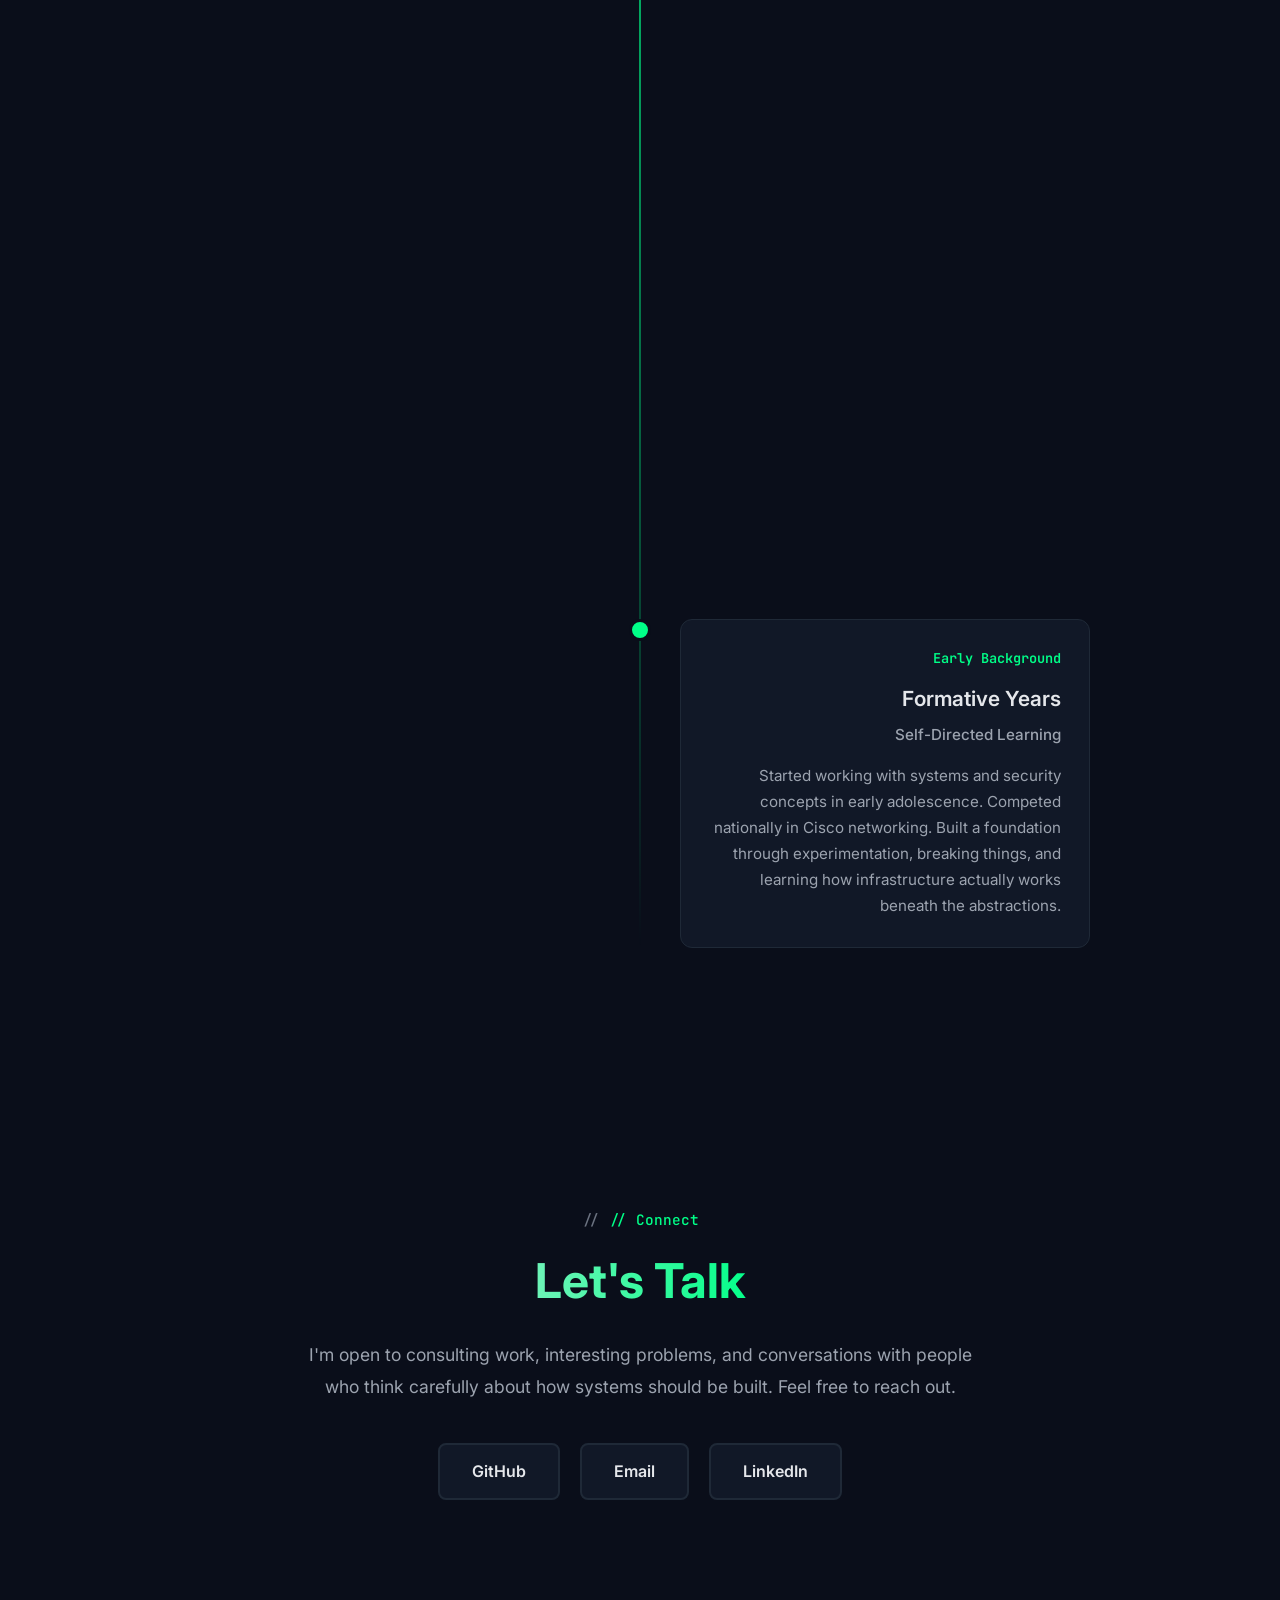
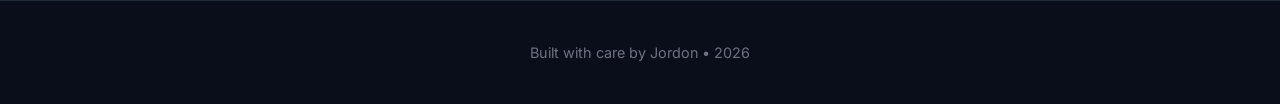
==== commit 939c0704: "Update index.html" ====
--- a/index.html
+++ b/index.html
@@ -1644,21 +1644,30 @@
         // Failsafe - hide after 1.5 seconds no matter what
         setTimeout(hideLoadingScreen, 1500);
 
-        // Smooth scrolling
-        document.querySelectorAll('a[href^="#"]').forEach(anchor => {
-            anchor.addEventListener('click', function (e) {
-                e.preventDefault();
-                const target = document.querySelector(this.getAttribute('href'));
-                if (target) {
-                    const offset = 80;
-                    const targetPosition = target.offsetTop - offset;
-                    window.scrollTo({
-                        top: targetPosition,
-                        behavior: 'smooth'
-                    });
-                }
+     // Smooth scrolling - FIX: Skip links that only have "#"
+document.querySelectorAll('a[href^="#"]').forEach(anchor => {
+    anchor.addEventListener('click', function (e) {
+        const href = this.getAttribute('href');
+        
+        // Skip if href is just "#"
+        if (href === '#') {
+            e.preventDefault();
+            window.scrollTo({ top: 0, behavior: 'smooth' });
+            return;
+        }
+        
+        e.preventDefault();
+        const target = document.querySelector(href);
+        if (target) {
+            const offset = 80;
+            const targetPosition = target.offsetTop - offset;
+            window.scrollTo({
+                top: targetPosition,
+                behavior: 'smooth'
             });
-        });
+        }
+    });
+});
 
         // Navbar scroll effect
         const navbar = document.getElementById('navbar');
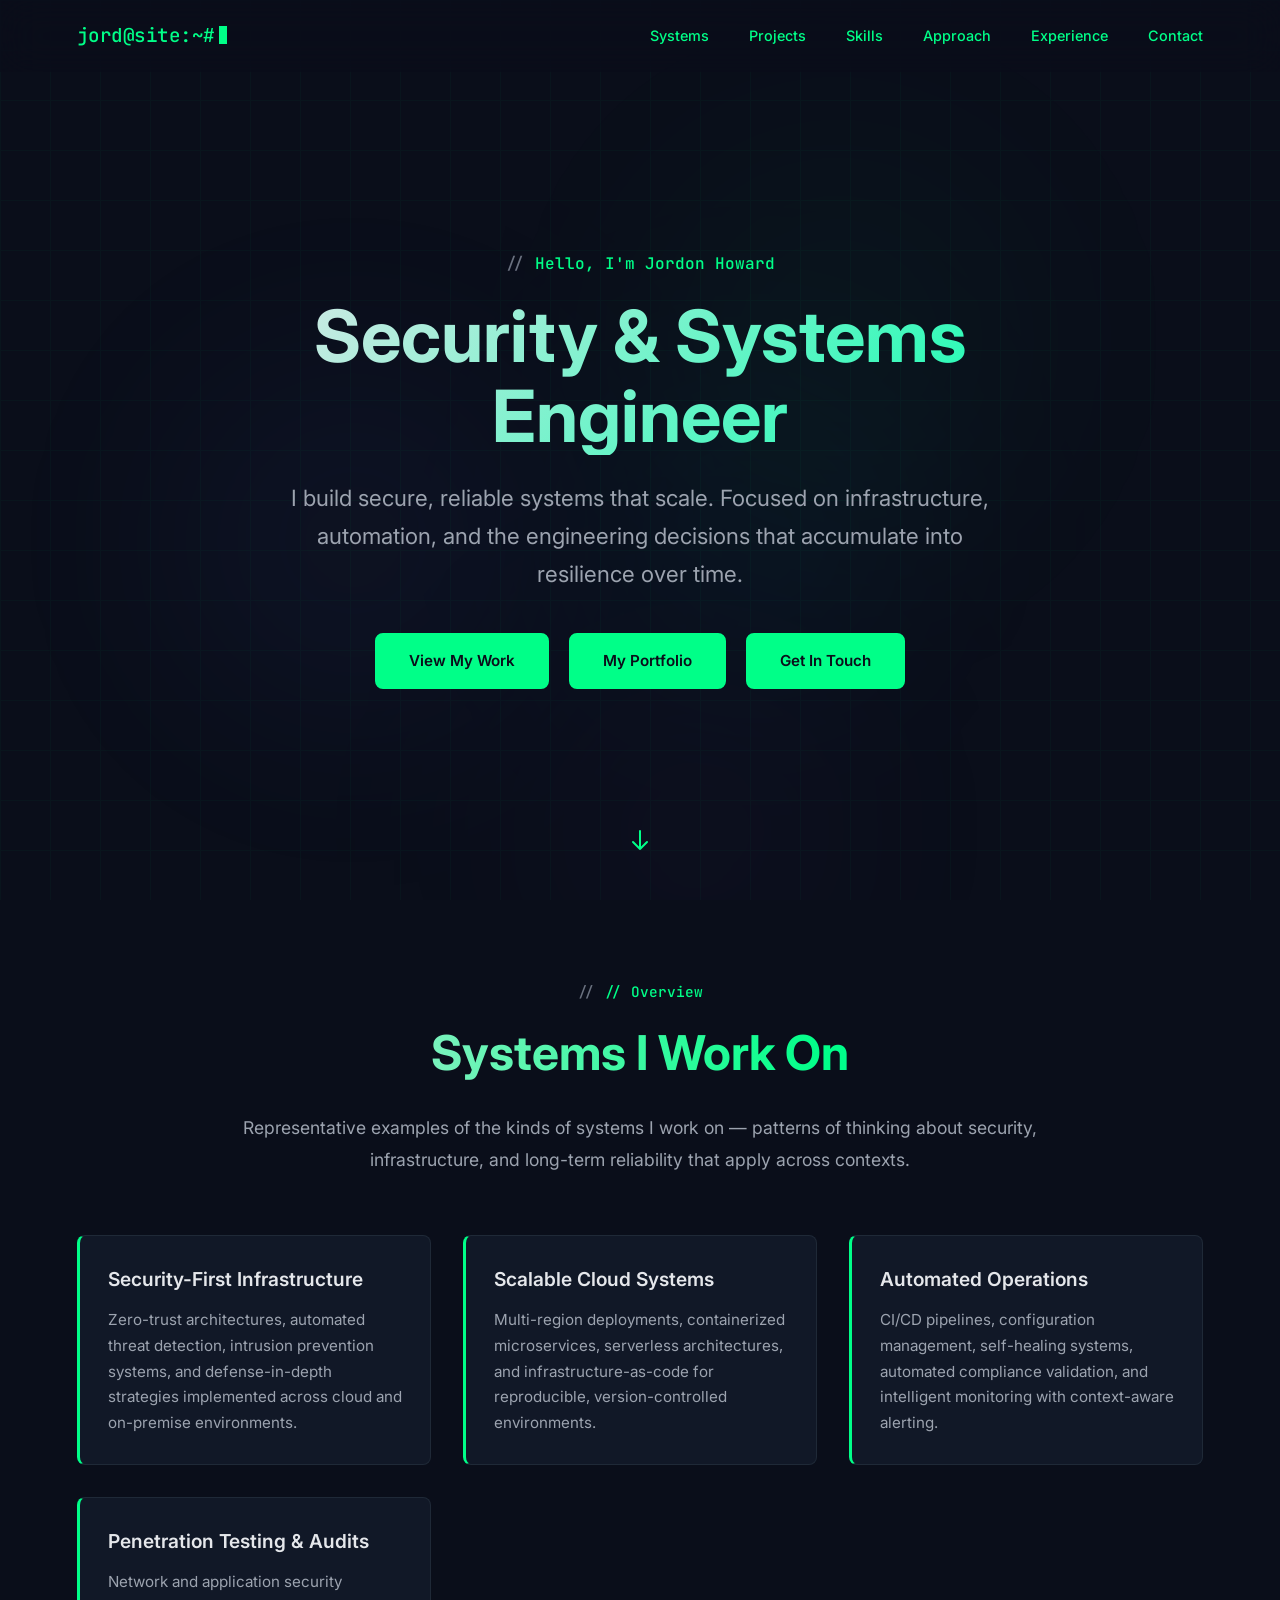
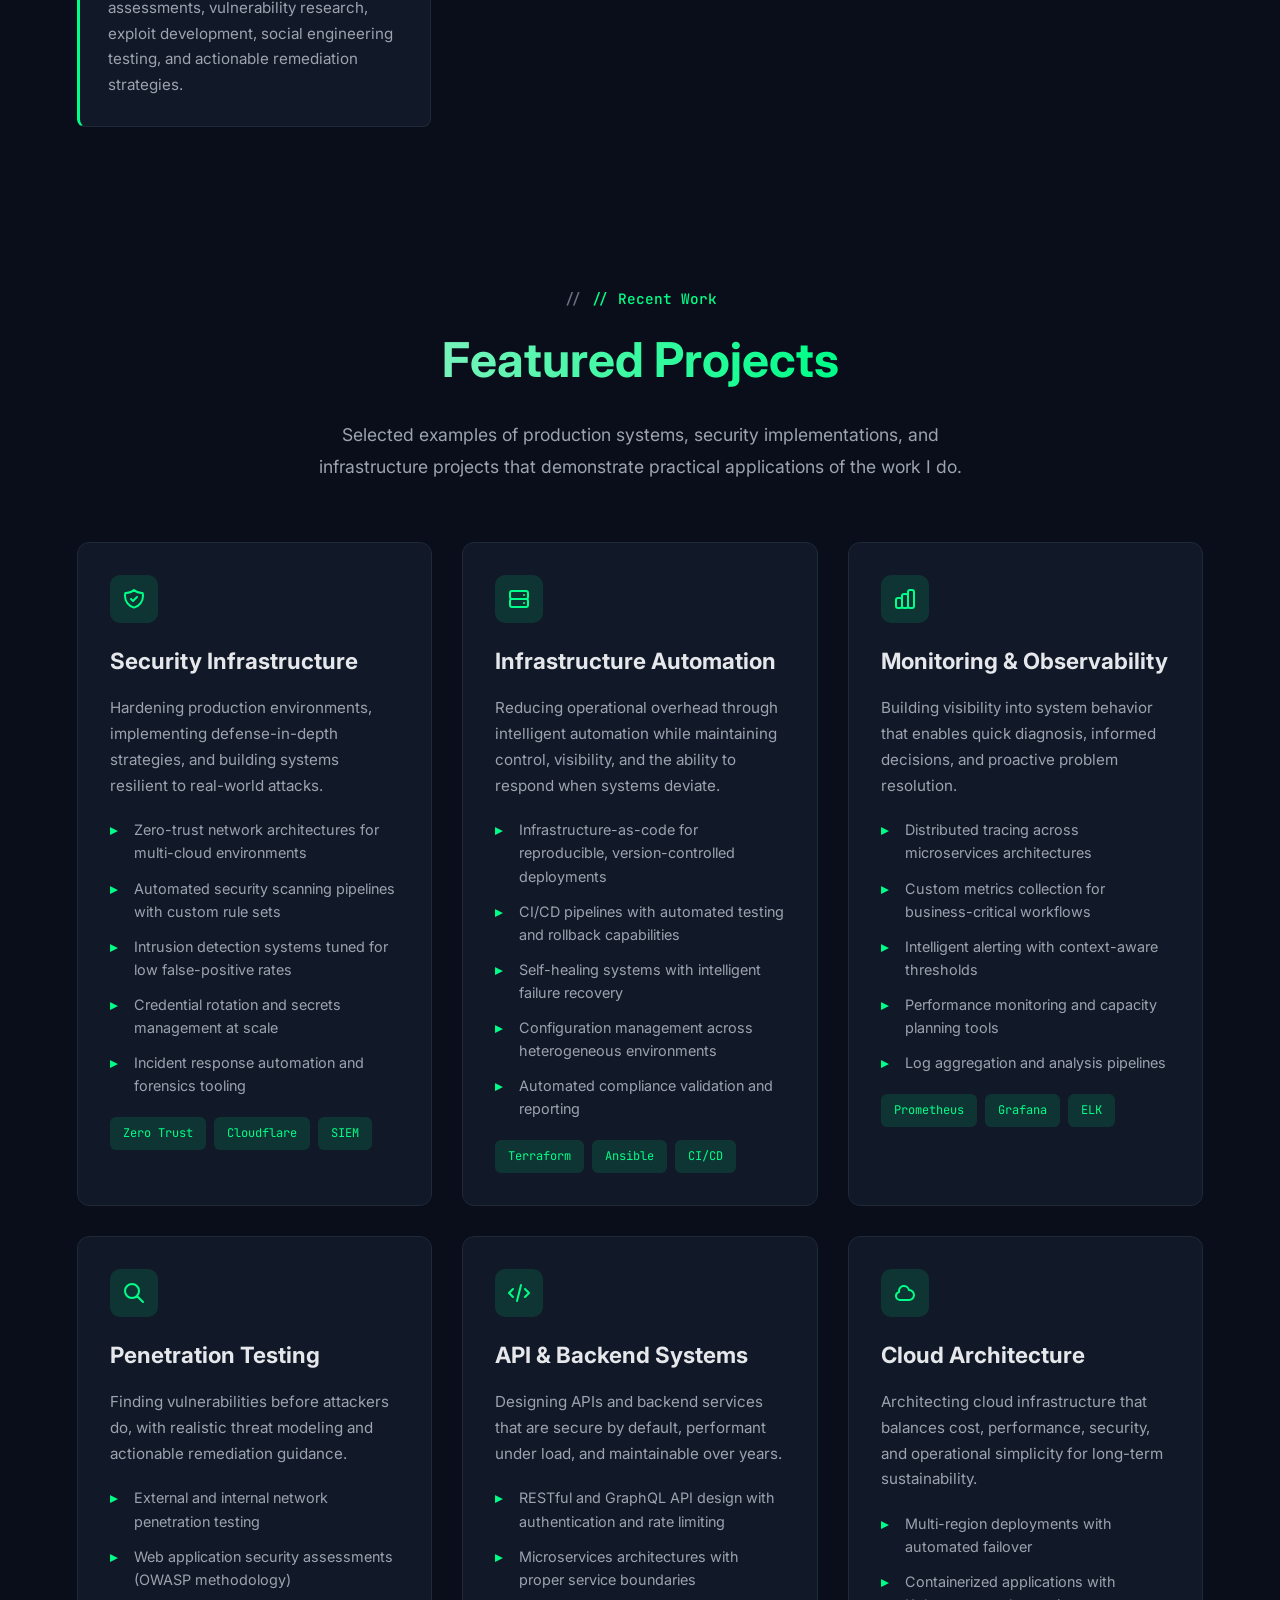
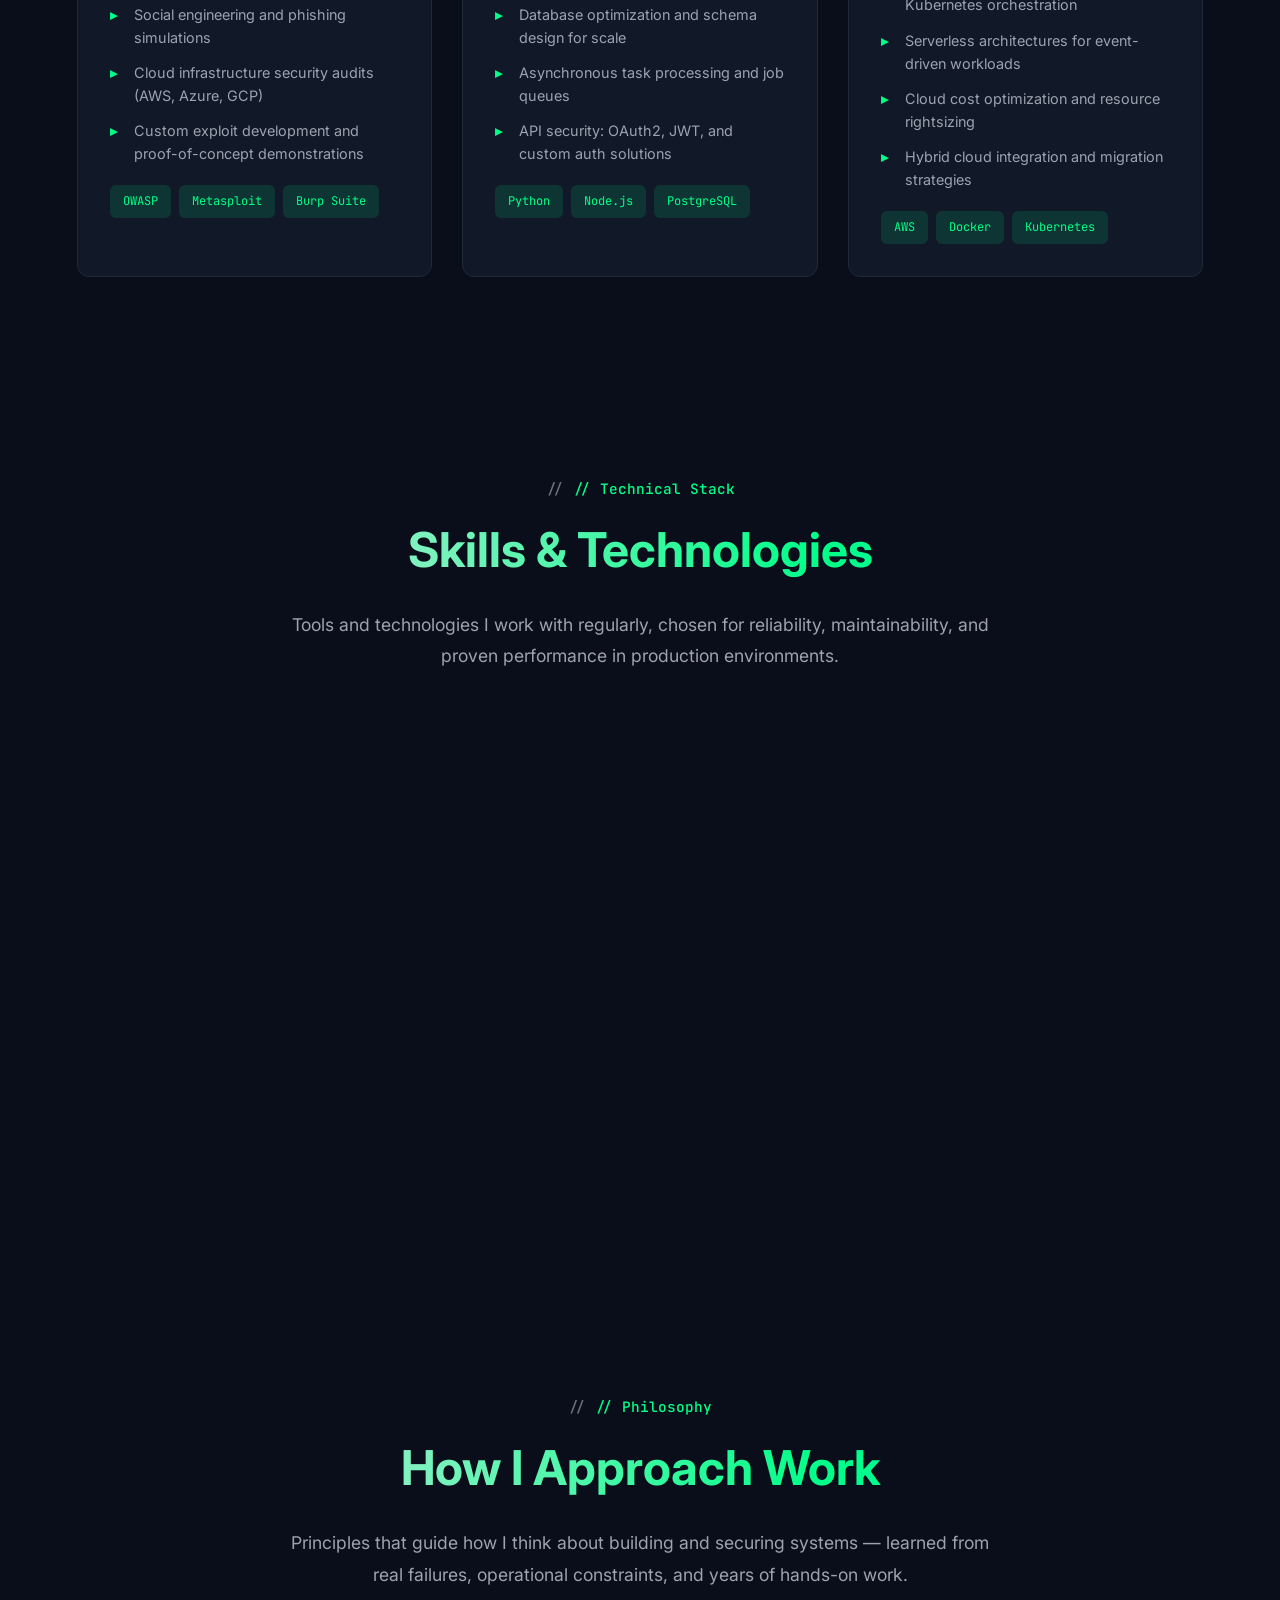
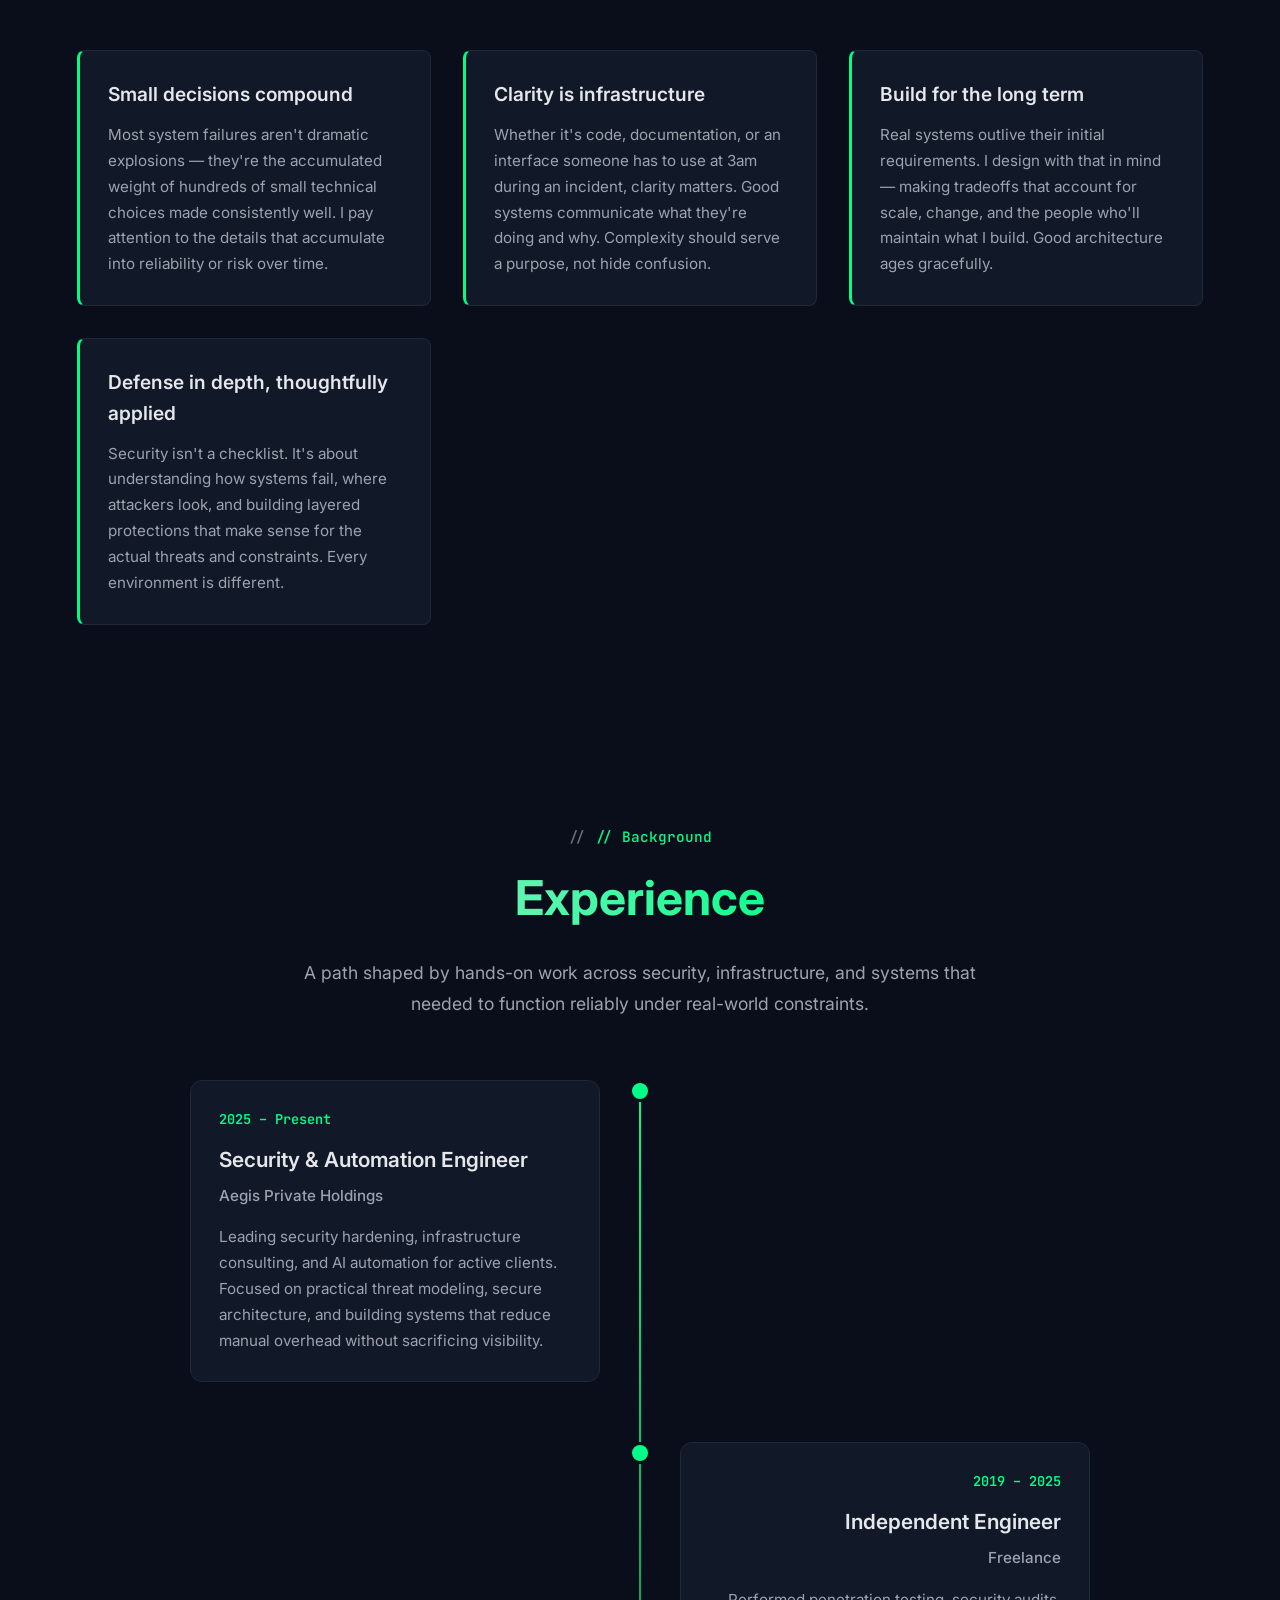
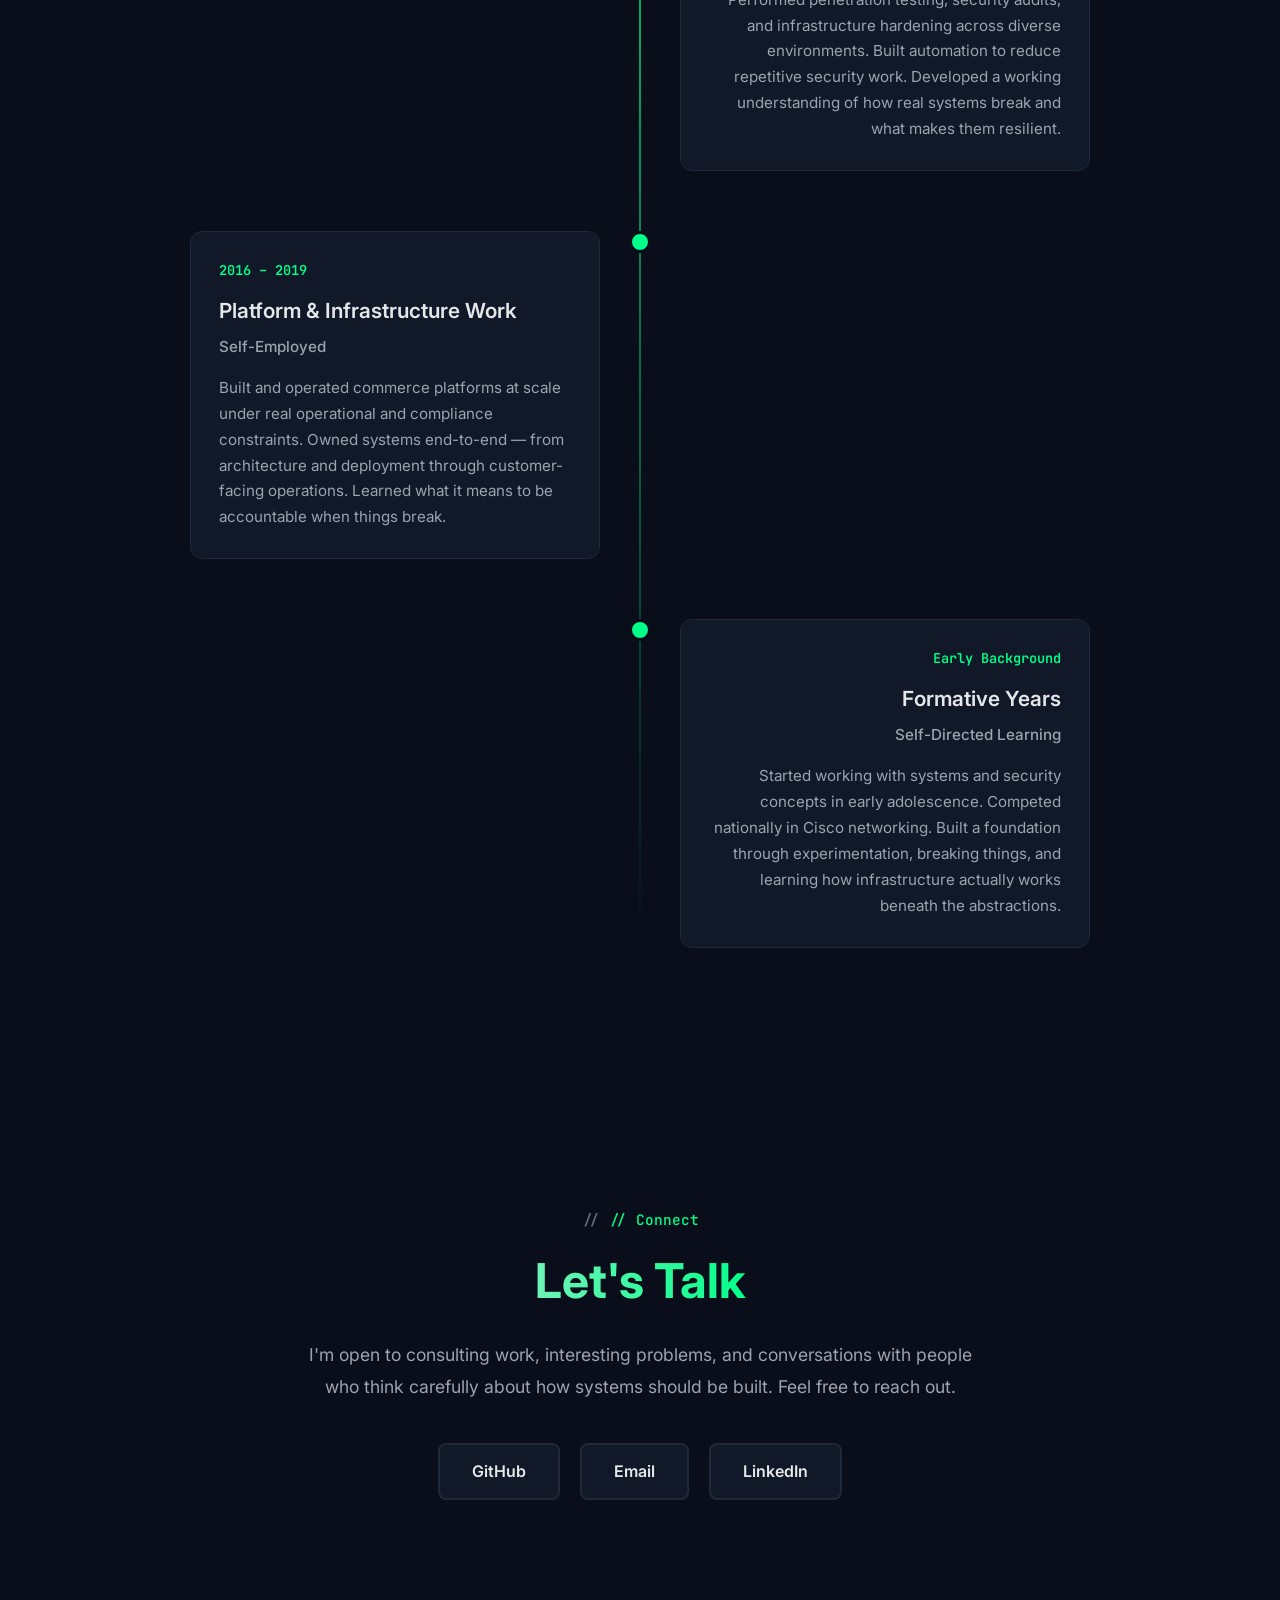
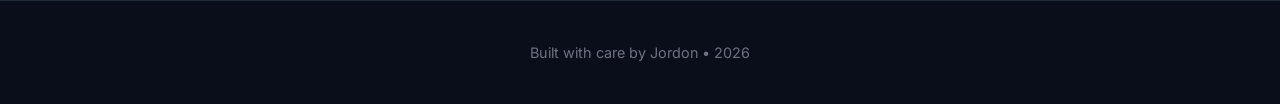
==== commit 3eb8f668: "Update index.html" ====
--- a/index.html
+++ b/index.html
@@ -1122,6 +1122,85 @@
             }
         }
 
+        /* Add this RIGHT BEFORE your existing @media (max-width: 768px) section */
+
+/* Hamburger menu - hidden by default */
+.hamburger {
+    display: none;
+    flex-direction: column;
+    gap: 5px;
+    background: none;
+    border: none;
+    cursor: pointer;
+    padding: 8px;
+    z-index: 1001;
+}
+
+.hamburger span {
+    width: 25px;
+    height: 2px;
+    background: var(--accent);
+    transition: all 0.3s ease;
+    border-radius: 2px;
+}
+
+/* Hamburger animation when open */
+.hamburger.active span:nth-child(1) {
+    transform: rotate(45deg) translate(7px, 7px);
+}
+
+.hamburger.active span:nth-child(2) {
+    opacity: 0;
+}
+
+.hamburger.active span:nth-child(3) {
+    transform: rotate(-45deg) translate(7px, -7px);
+}
+
+/* Mobile Responsive */
+@media (max-width: 768px) {
+    /* ADD THESE NEW LINES AT THE TOP OF YOUR EXISTING @media SECTION */
+    .hamburger {
+        display: flex;
+    }
+
+    .nav-links {
+        position: fixed;
+        top: 0;
+        right: -100%;
+        width: 70%;
+        max-width: 300px;
+        height: 100vh;
+        background: rgba(17, 24, 39, 0.98);
+        backdrop-filter: blur(20px);
+        flex-direction: column;
+        justify-content: center;
+        align-items: center;
+        gap: 30px;
+        padding: 40px;
+        transition: right 0.4s ease;
+        border-left: 1px solid var(--border);
+    }
+
+    .nav-links.active {
+        right: 0;
+    }
+
+    .nav-links a {
+        font-size: 1.2rem;
+        width: 100%;
+        text-align: center;
+        padding: 12px 0;
+    }
+    /* END OF NEW ADDITIONS - keep your existing mobile CSS below */
+    
+    /* Your existing mobile styles continue here... */
+    nav {
+        padding: 16px 5%;
+    }
+    /* ... etc */
+}
+
         /* Reduce motion for accessibility */
         @media (prefers-reduced-motion: reduce) {
             * {
@@ -1168,18 +1247,27 @@
     </div>
     <div class="grid-overlay"></div>
 
-    <!-- Navigation -->
-    <nav id="navbar">
-        <a href="#" class="logo">jord@site:~#</a>
-        <ul class="nav-links">
-            <li><a href="#systems">Systems</a></li>
-            <li><a href="#projects">Projects</a></li>
-            <li><a href="#skills">Skills</a></li>
-            <li><a href="#approach">Approach</a></li>
-            <li><a href="#experience">Experience</a></li>
-            <li><a href="#contact">Contact</a></li>
-        </ul>
-    </nav>
+  <!-- Navigation -->
+<nav id="navbar">
+    <a href="#" class="logo">jord@site:~#</a>
+    
+    <!-- ADD THIS HAMBURGER BUTTON HERE -->
+    <button class="hamburger" id="hamburger" aria-label="Toggle menu">
+        <span></span>
+        <span></span>
+        <span></span>
+    </button>
+    <!-- END OF ADDITION -->
+    
+    <ul class="nav-links">
+        <li><a href="#systems">Systems</a></li>
+        <li><a href="#projects">Projects</a></li>
+        <li><a href="#skills">Skills</a></li>
+        <li><a href="#approach">Approach</a></li>
+        <li><a href="#experience">Experience</a></li>
+        <li><a href="#contact">Contact</a></li>
+    </ul>
+</nav>
 
     <!-- Hero Section -->
     <section class="hero">
@@ -1757,6 +1845,34 @@
         console.log('%c👋 Hey there!', 'font-size: 20px; font-weight: bold; color: #00ff88;');
         console.log('%cLooks like you\'re checking out the code. Good instinct.', 'font-size: 14px; color: #9ca3af;');
         console.log('%cIf you\'re interested in working together, reach out!', 'font-size: 14px; color: #00ccff;');
+
+         console.log('%cIf you\'re interested in working together, reach out!', 'font-size: 14px; color: #00ccff;');
+         
+        // Mobile menu toggle
+        const hamburger = document.getElementById('hamburger');
+        const navLinks = document.querySelector('.nav-links');
+
+        hamburger.addEventListener('click', () => {
+            hamburger.classList.toggle('active');
+            navLinks.classList.toggle('active');
+        });
+
+        // Close menu when clicking a link
+        document.querySelectorAll('.nav-links a').forEach(link => {
+            link.addEventListener('click', () => {
+                hamburger.classList.remove('active');
+                navLinks.classList.remove('active');
+            });
+        });
+
+        // Close menu when clicking outside
+        document.addEventListener('click', (e) => {
+            if (!hamburger.contains(e.target) && !navLinks.contains(e.target)) {
+                hamburger.classList.remove('active');
+                navLinks.classList.remove('active');
+            }
+        });
+    
     </script>
 </body>
 </html>
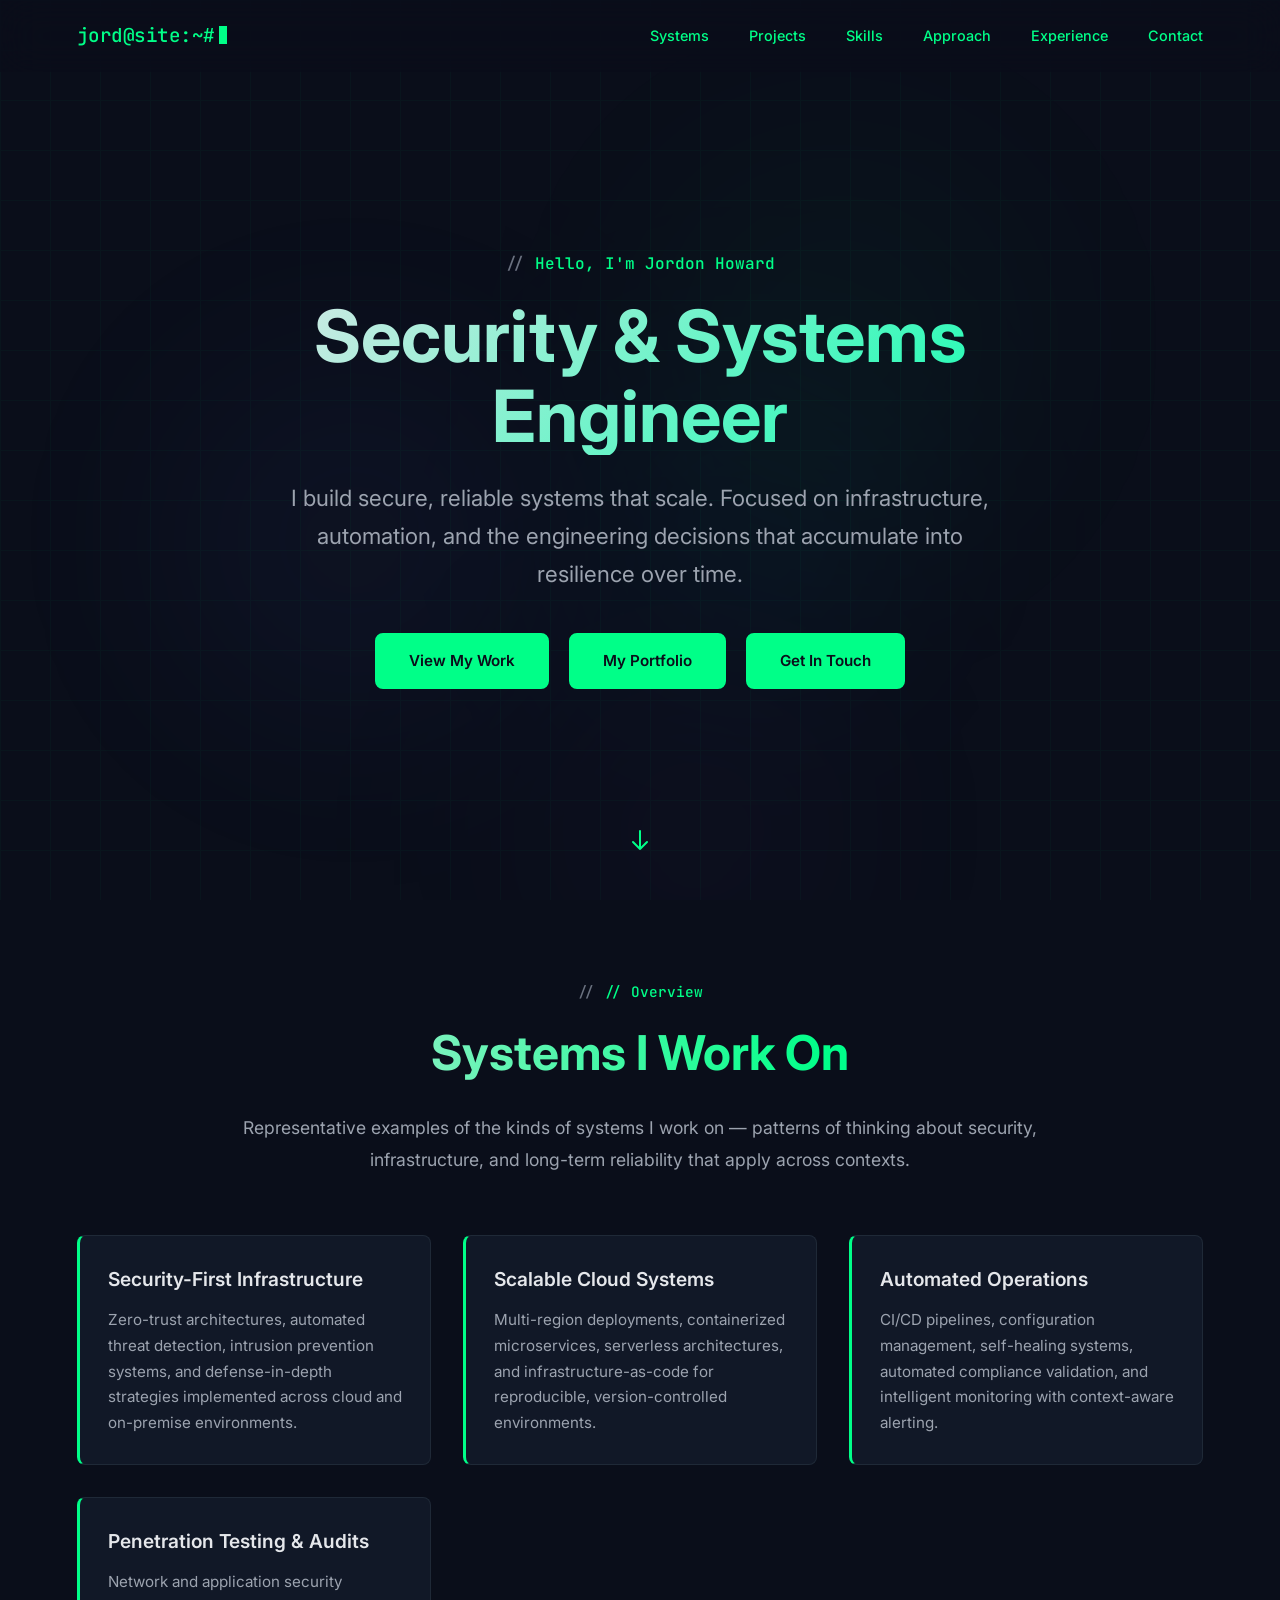
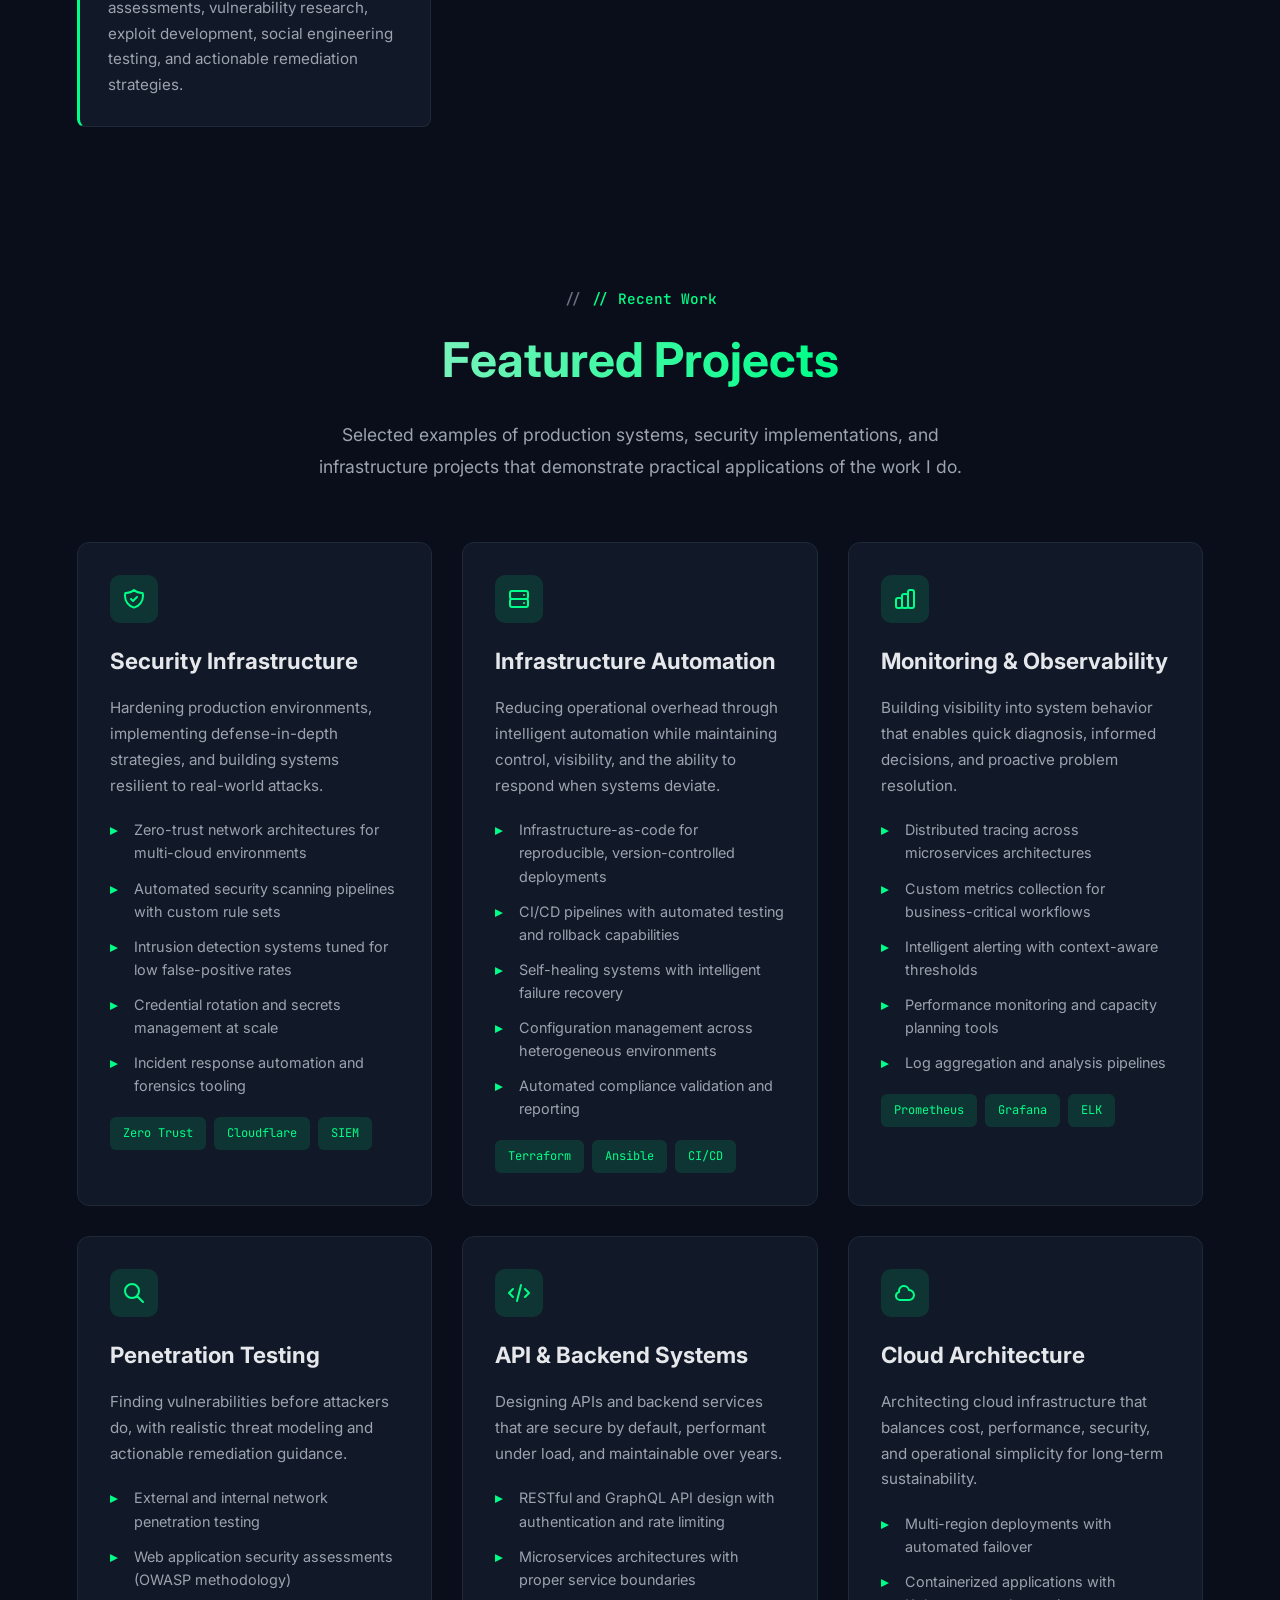
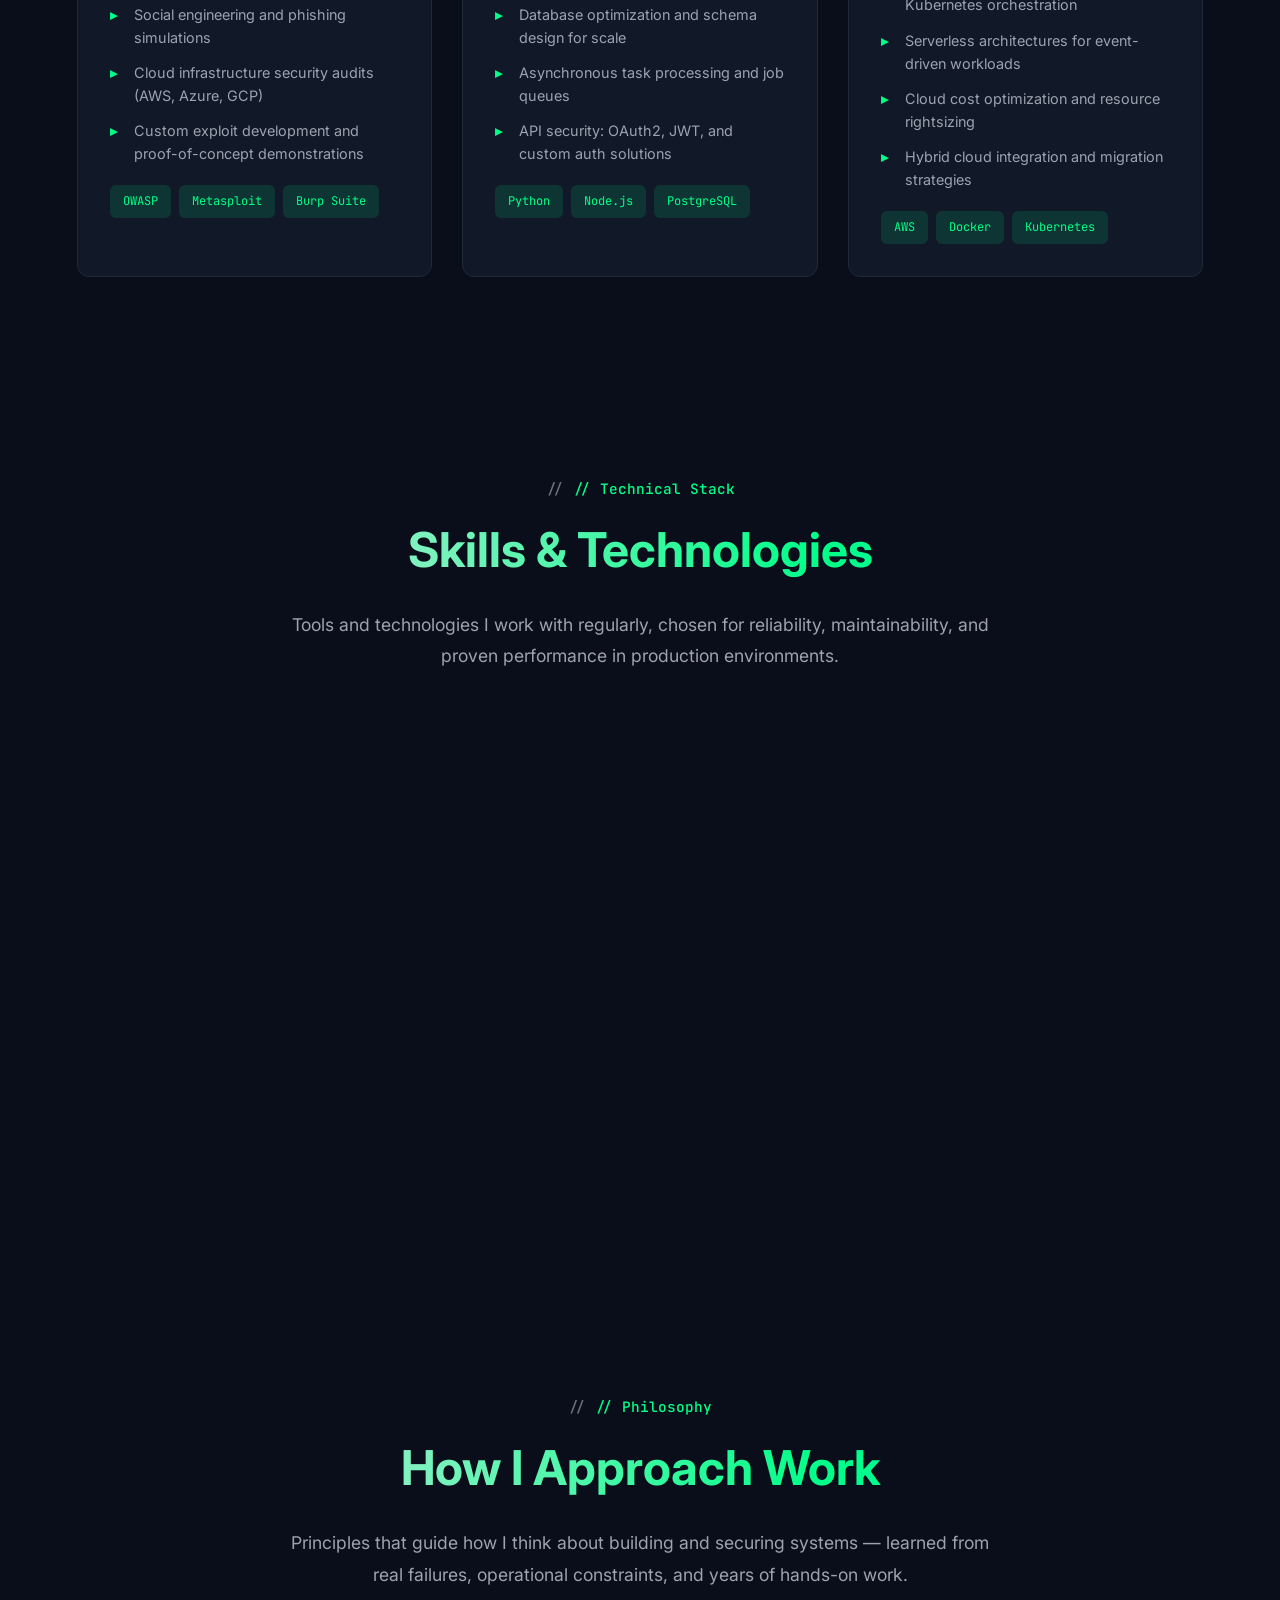
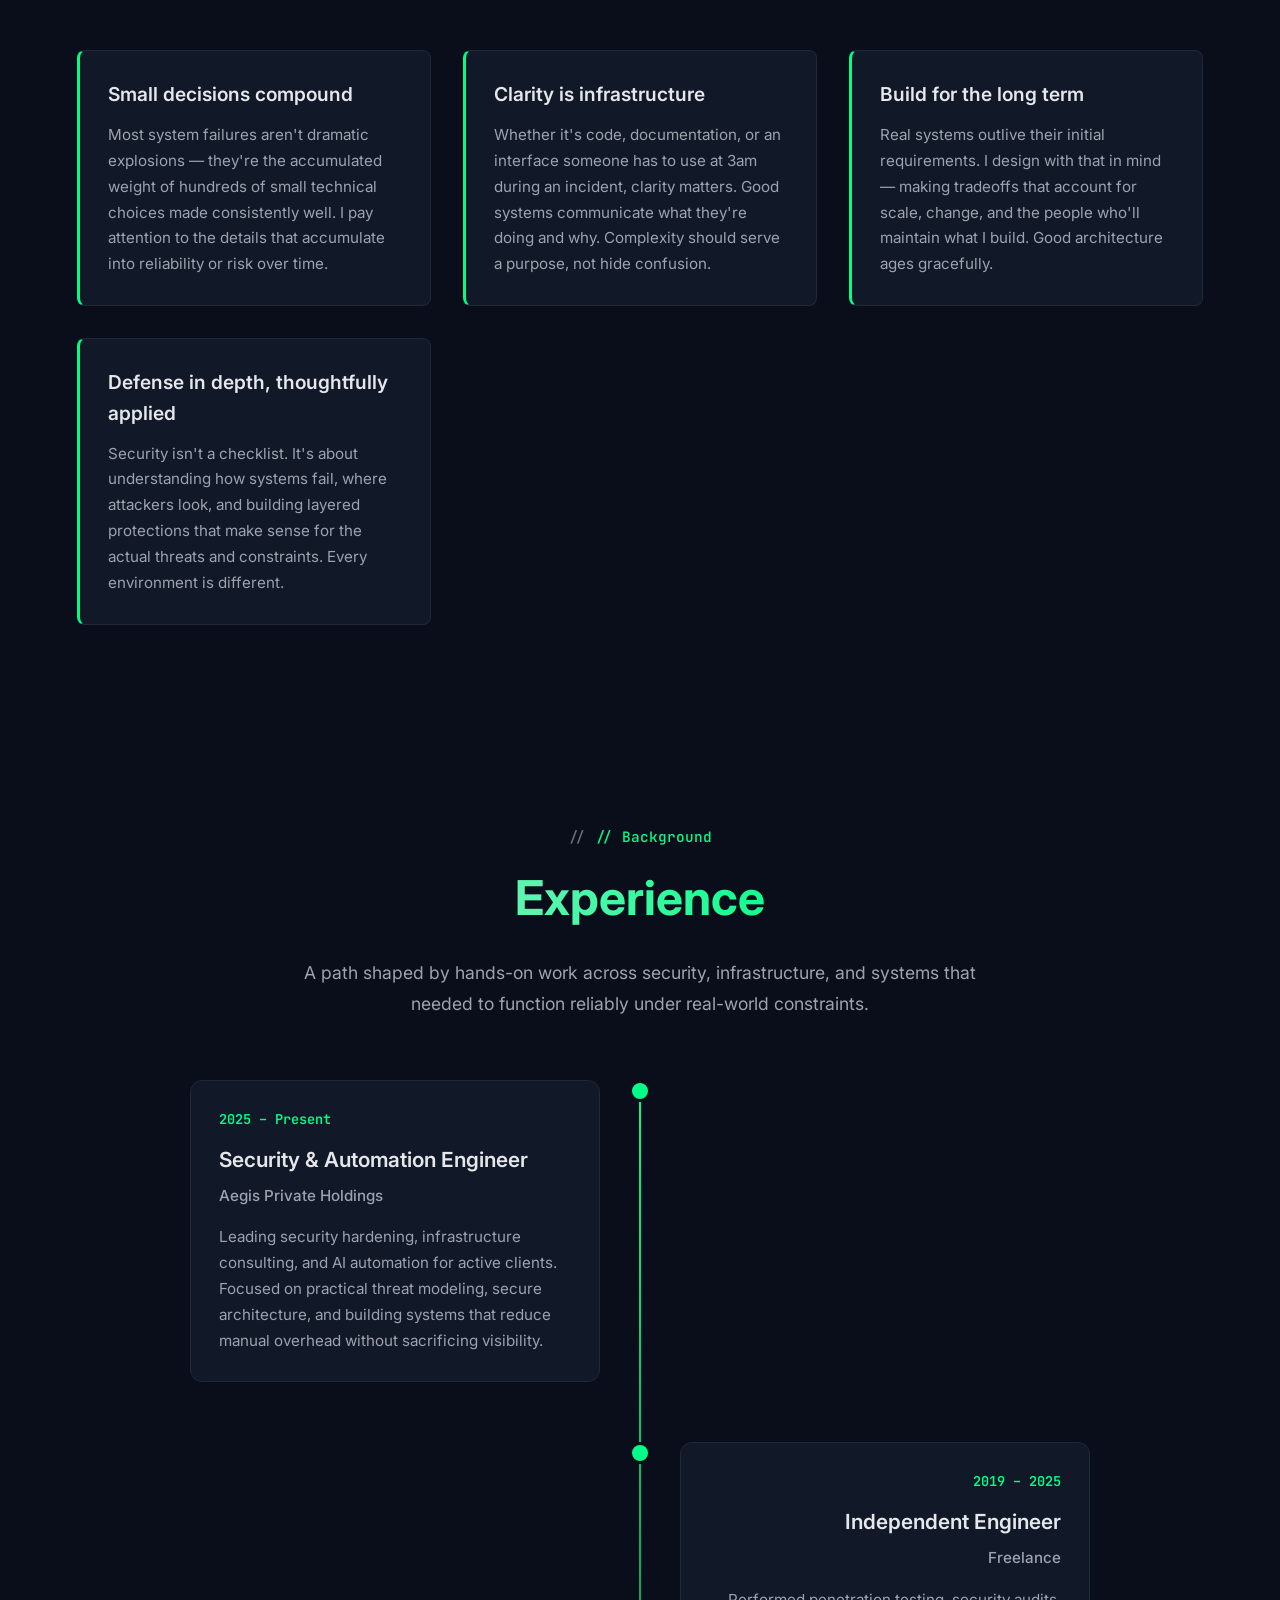
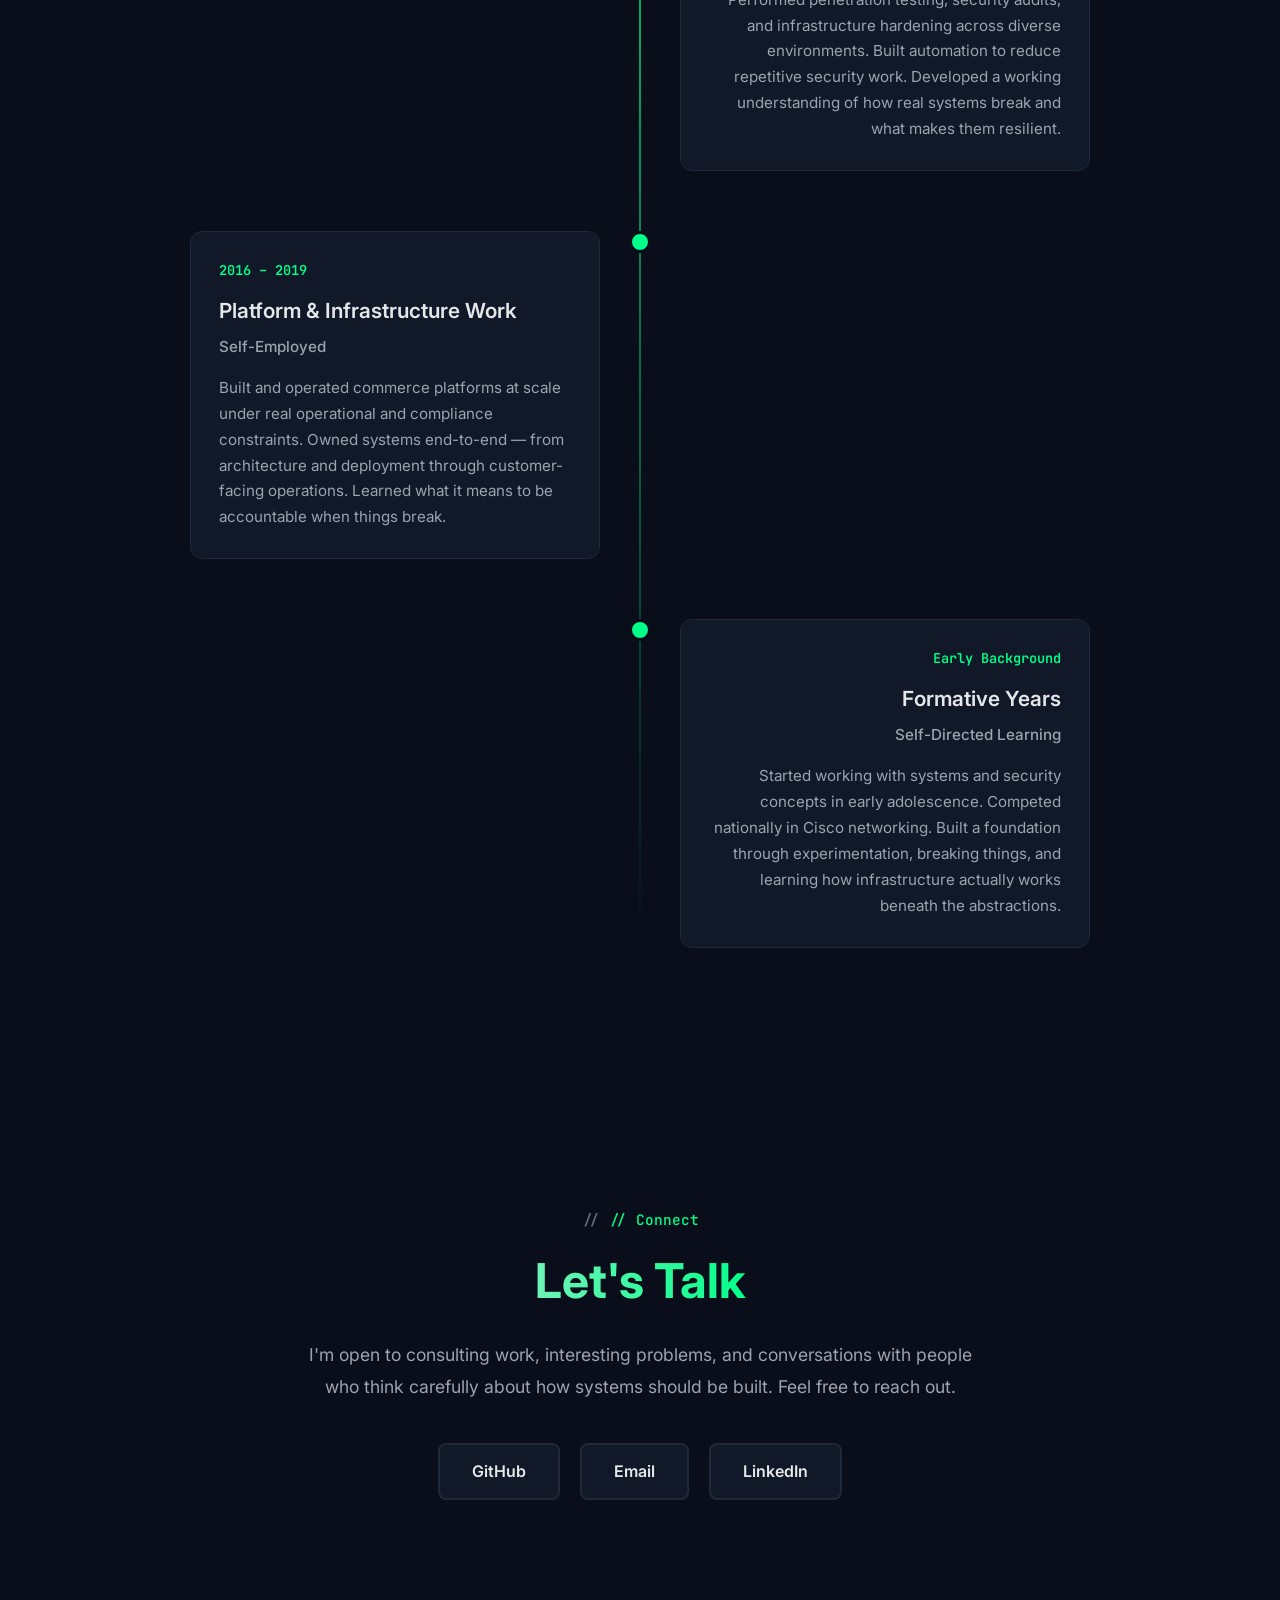
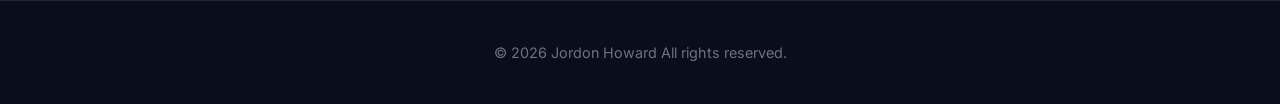
==== commit fef116ee: "Update index.html" ====
--- a/index.html
+++ b/index.html
@@ -1703,7 +1703,7 @@
 
  <!-- Footer -->
     <footer>
-        <p>Built with care by Jordon • 2026</p>
+        <p>© 2026 Jordon Howard All rights reserved.</p>
   </footer>
      <script>
         // Loading screen - multiple triggers for reliability
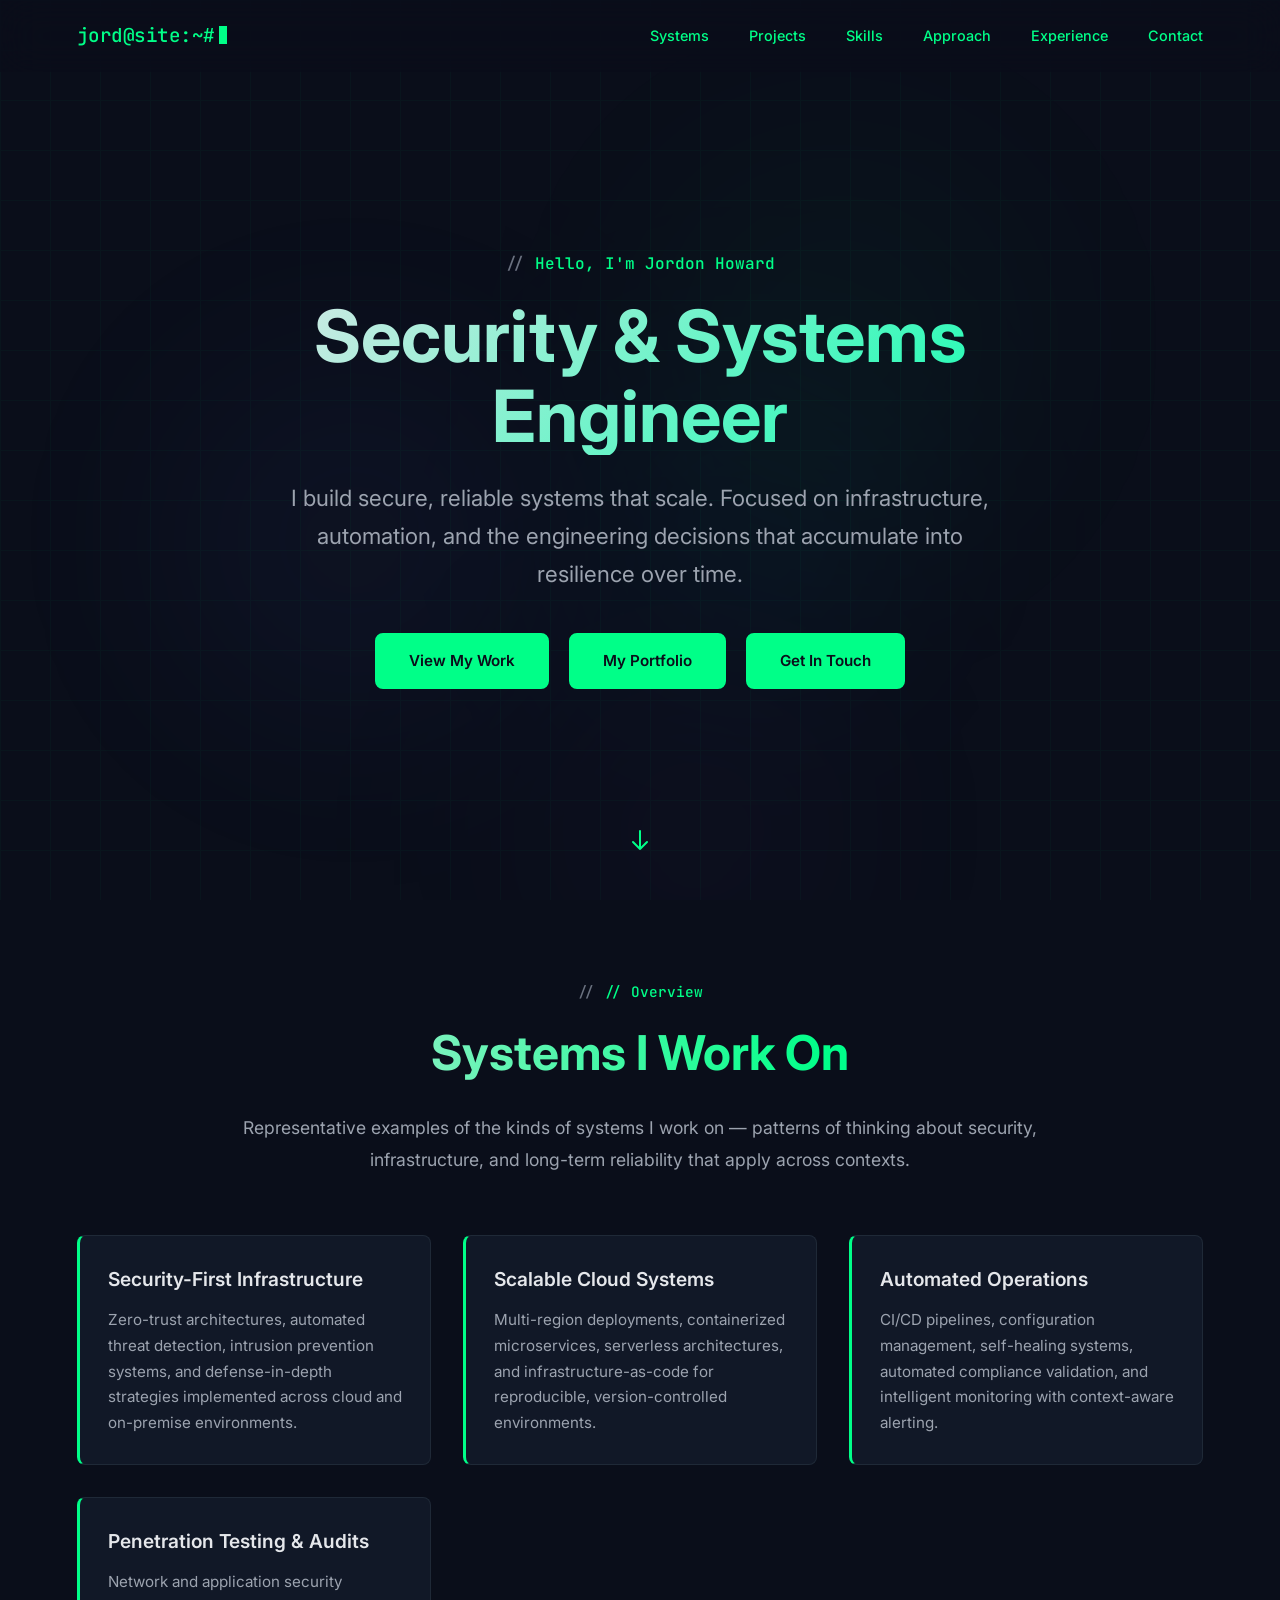
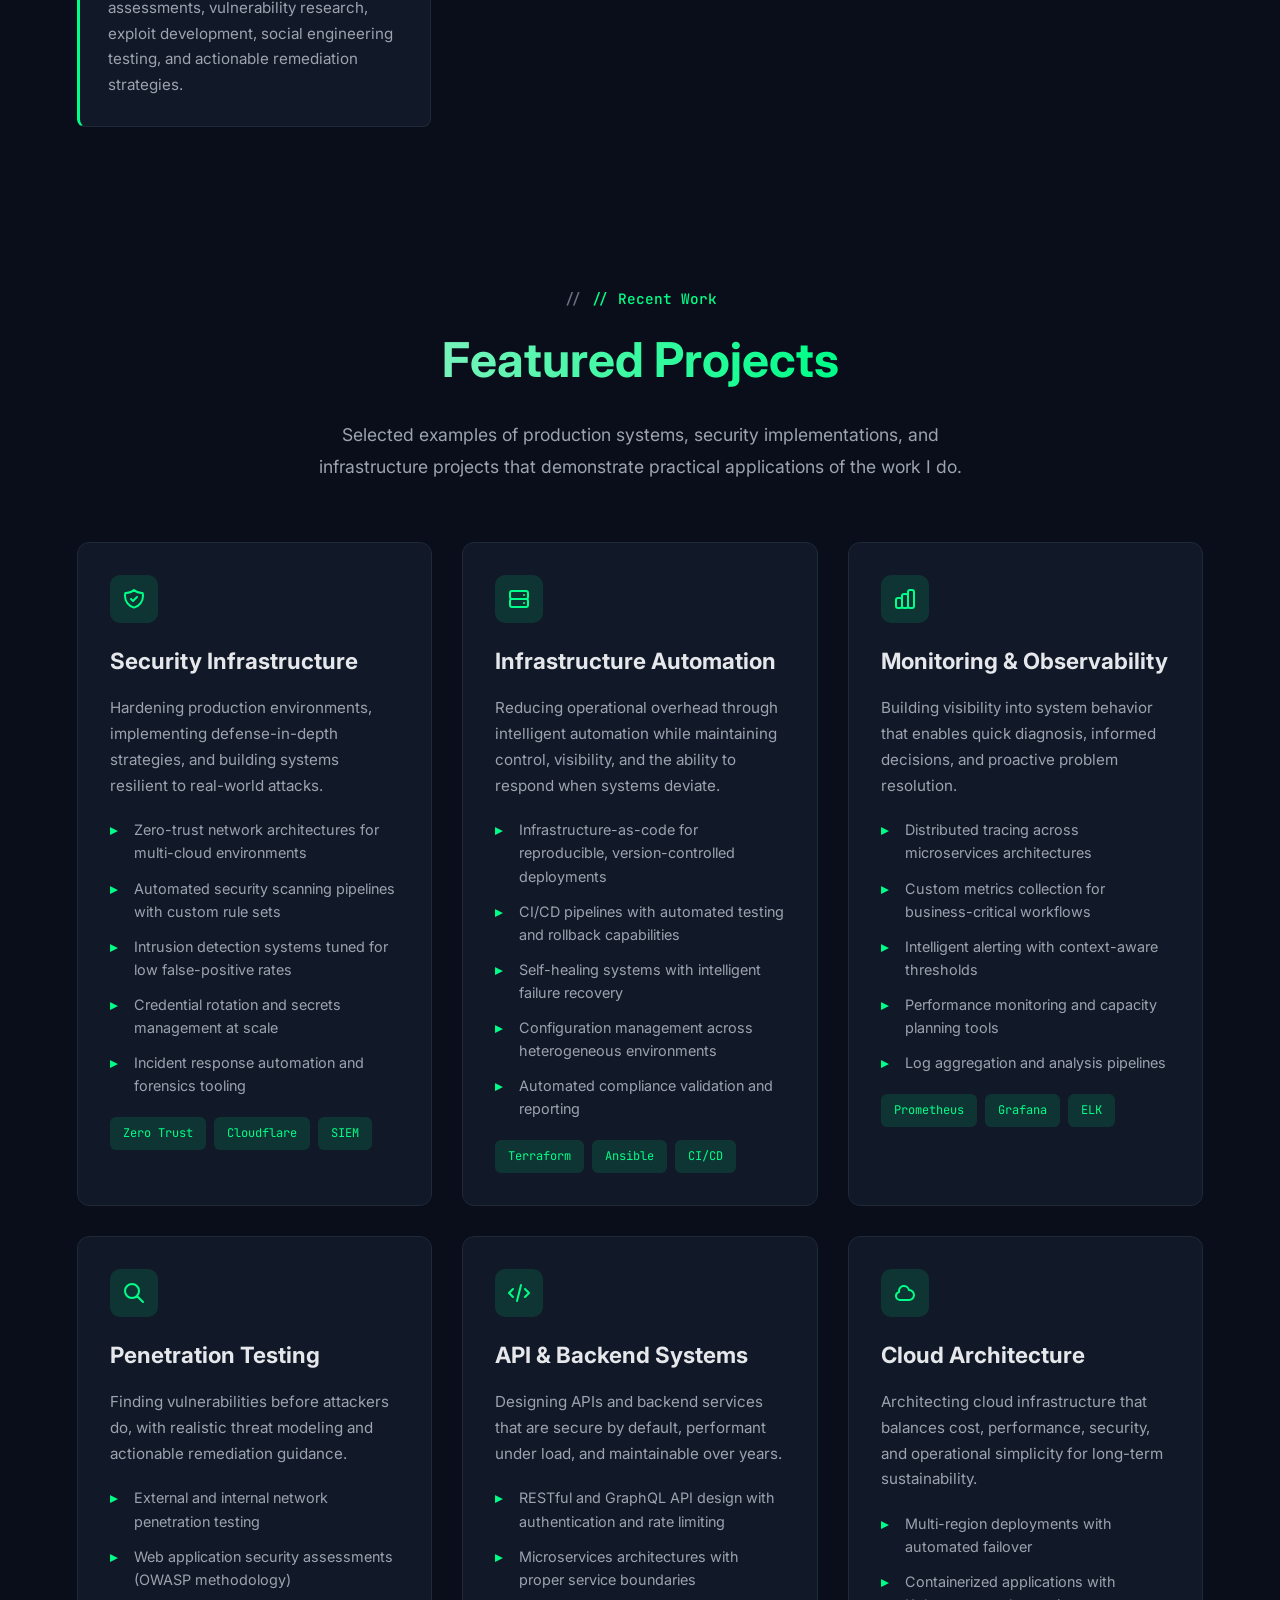
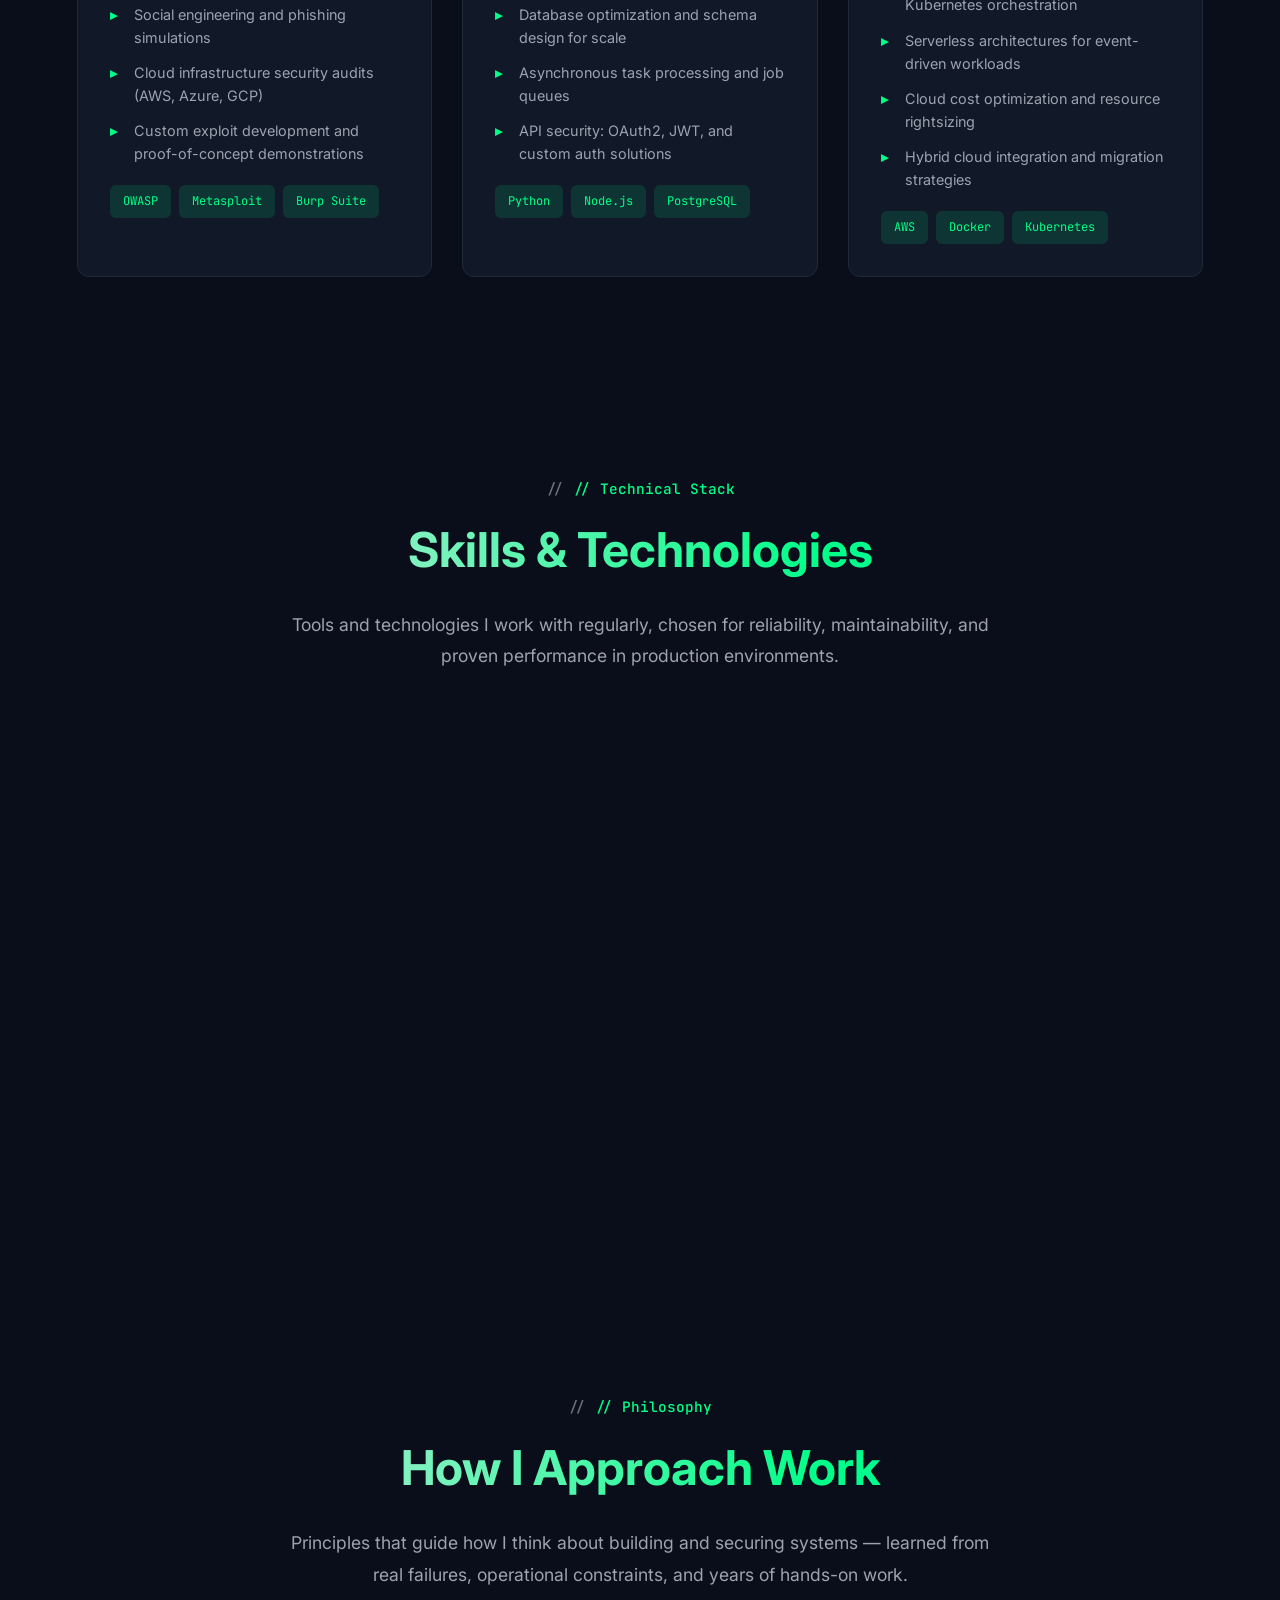
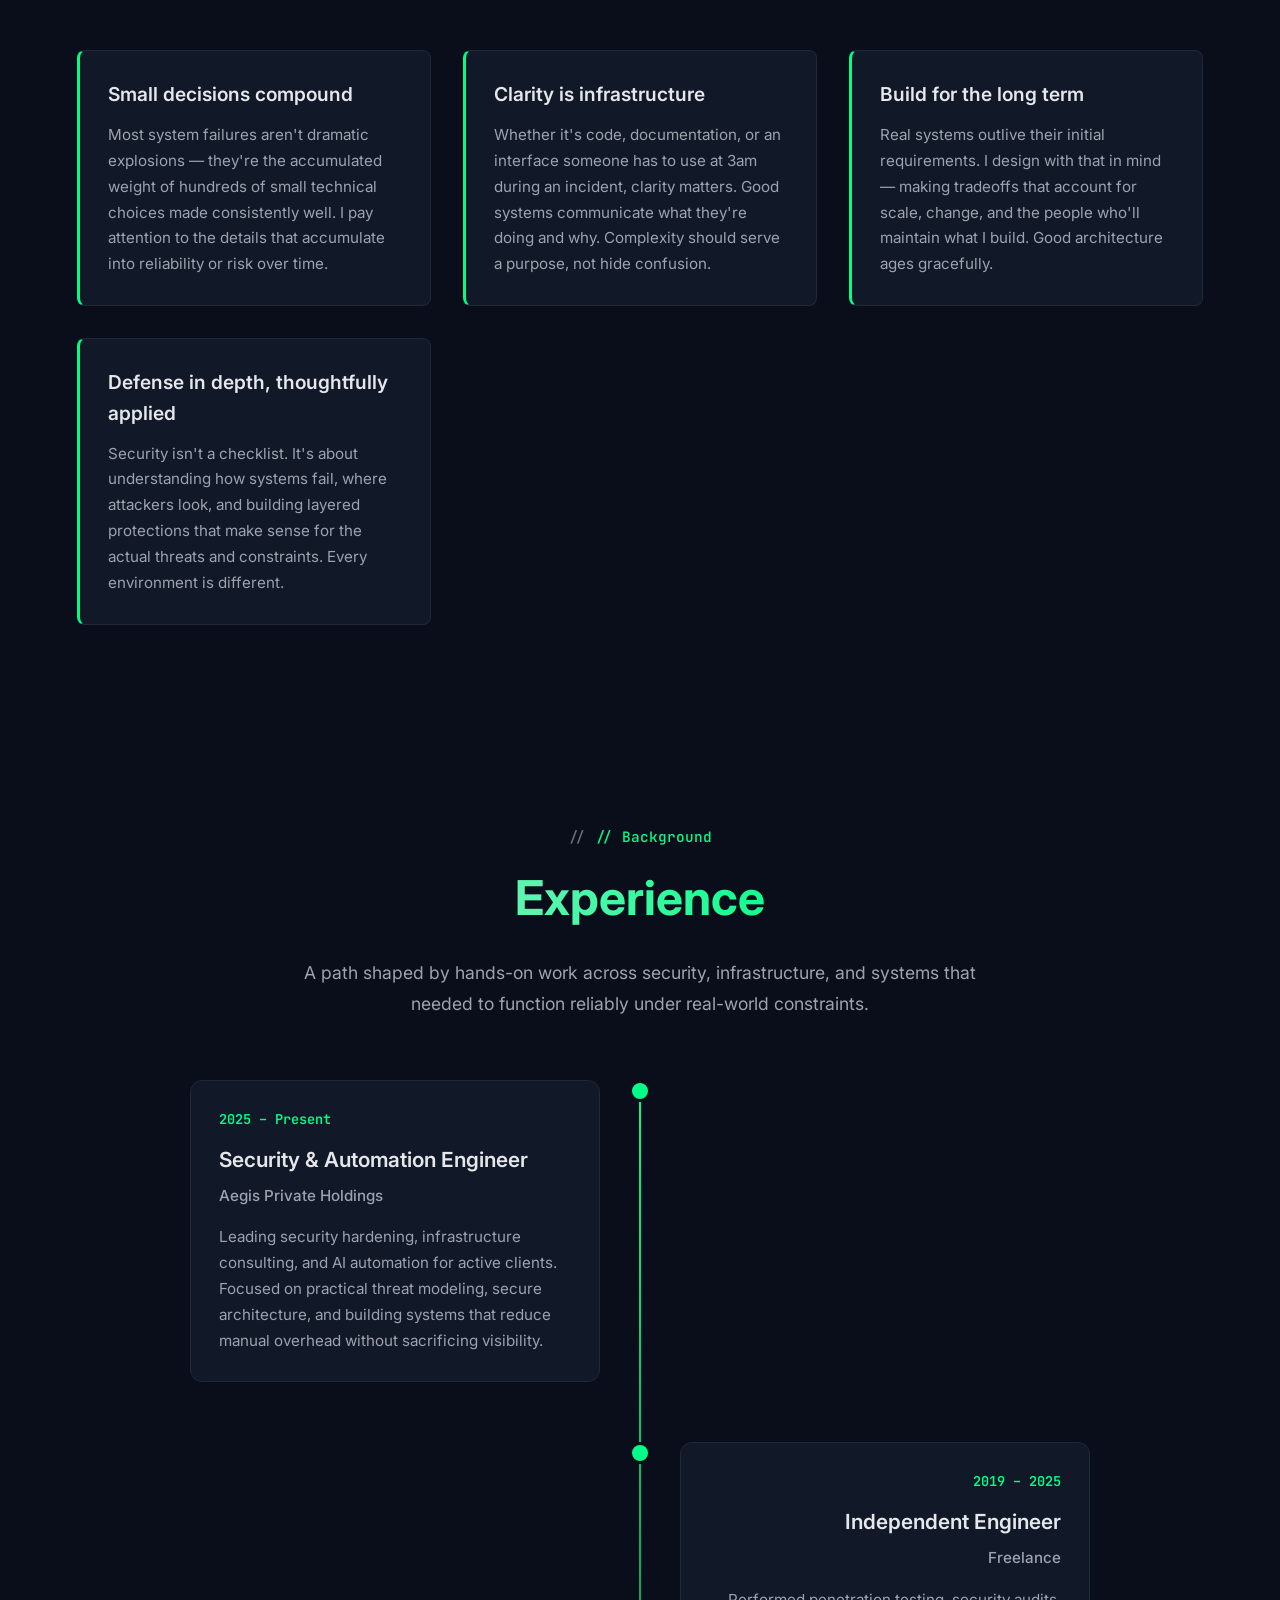
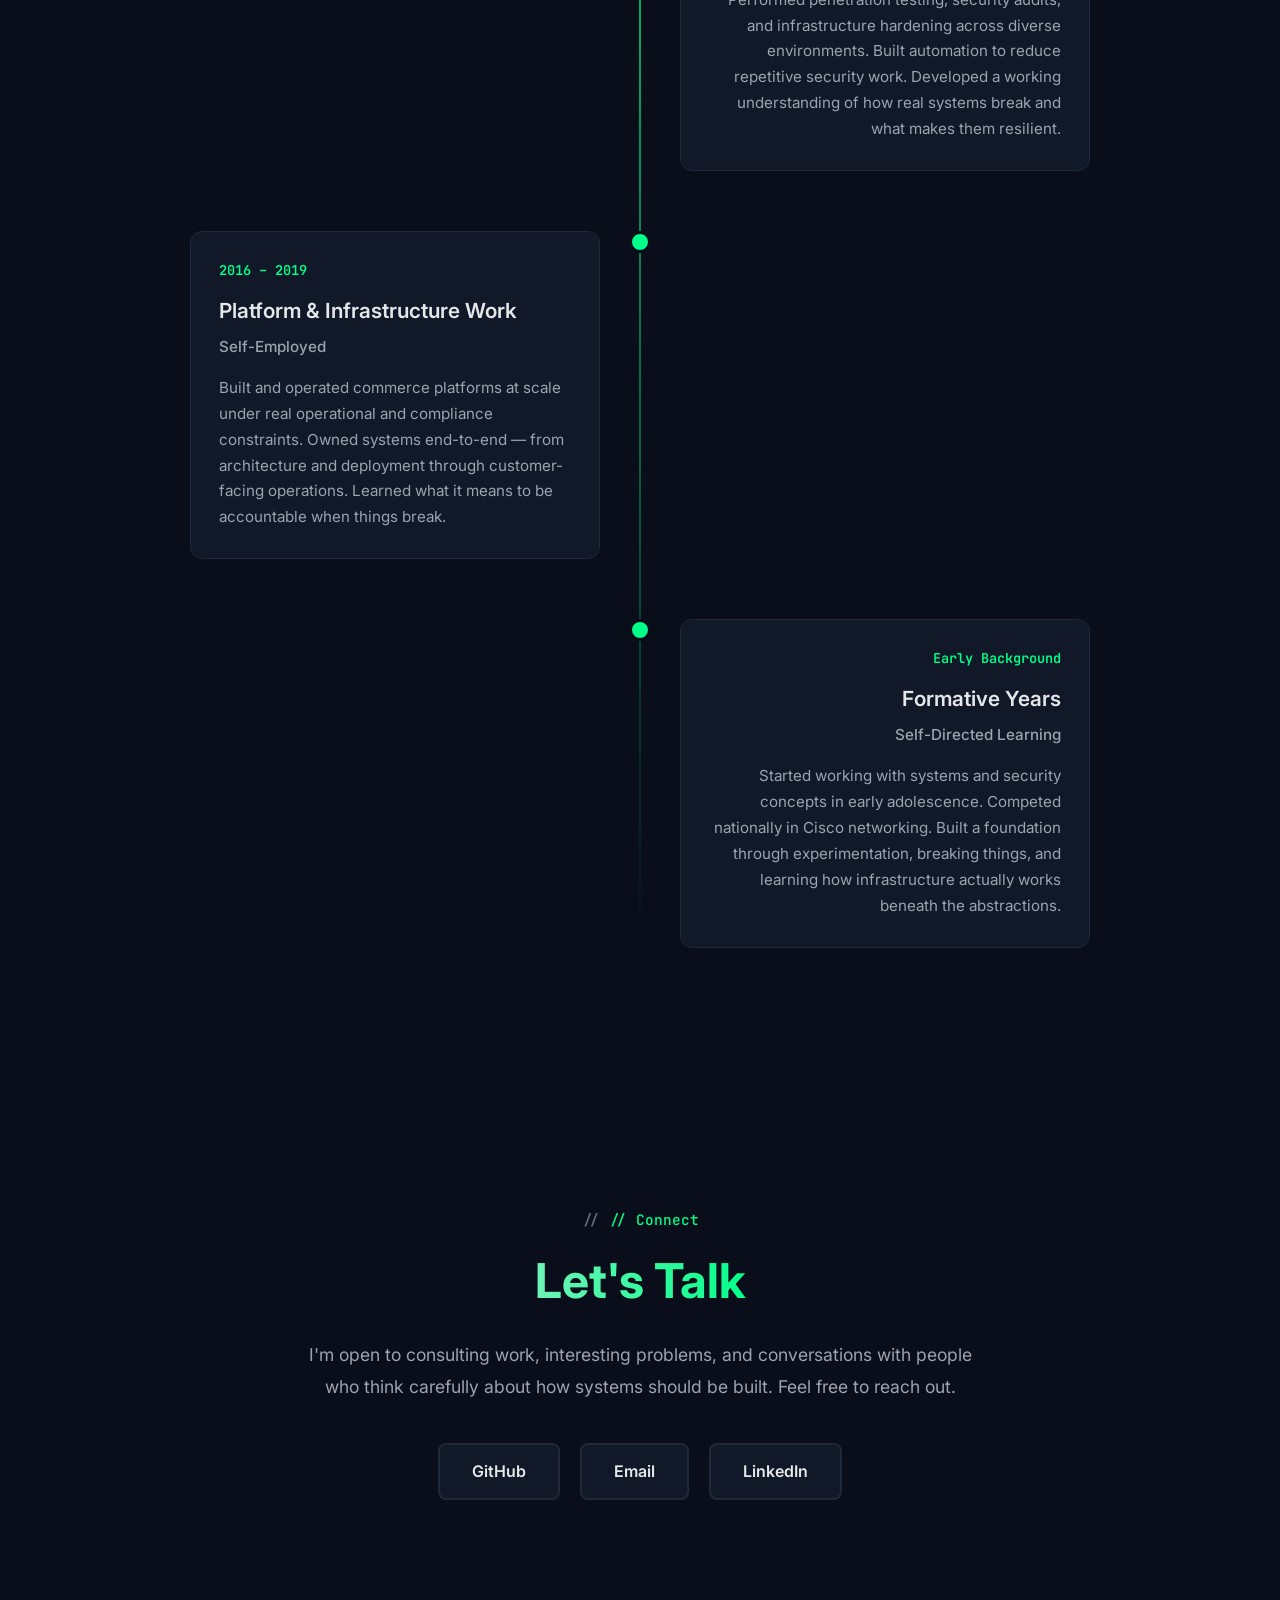
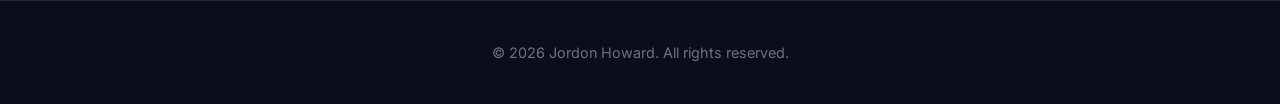
==== commit eb6231d3: "Update index.html" ====
--- a/index.html
+++ b/index.html
@@ -1703,7 +1703,7 @@
 
  <!-- Footer -->
     <footer>
-        <p>© 2026 Jordon Howard All rights reserved.</p>
+        <p>© 2026 Jordon Howard. All rights reserved.</p>
   </footer>
      <script>
         // Loading screen - multiple triggers for reliability
